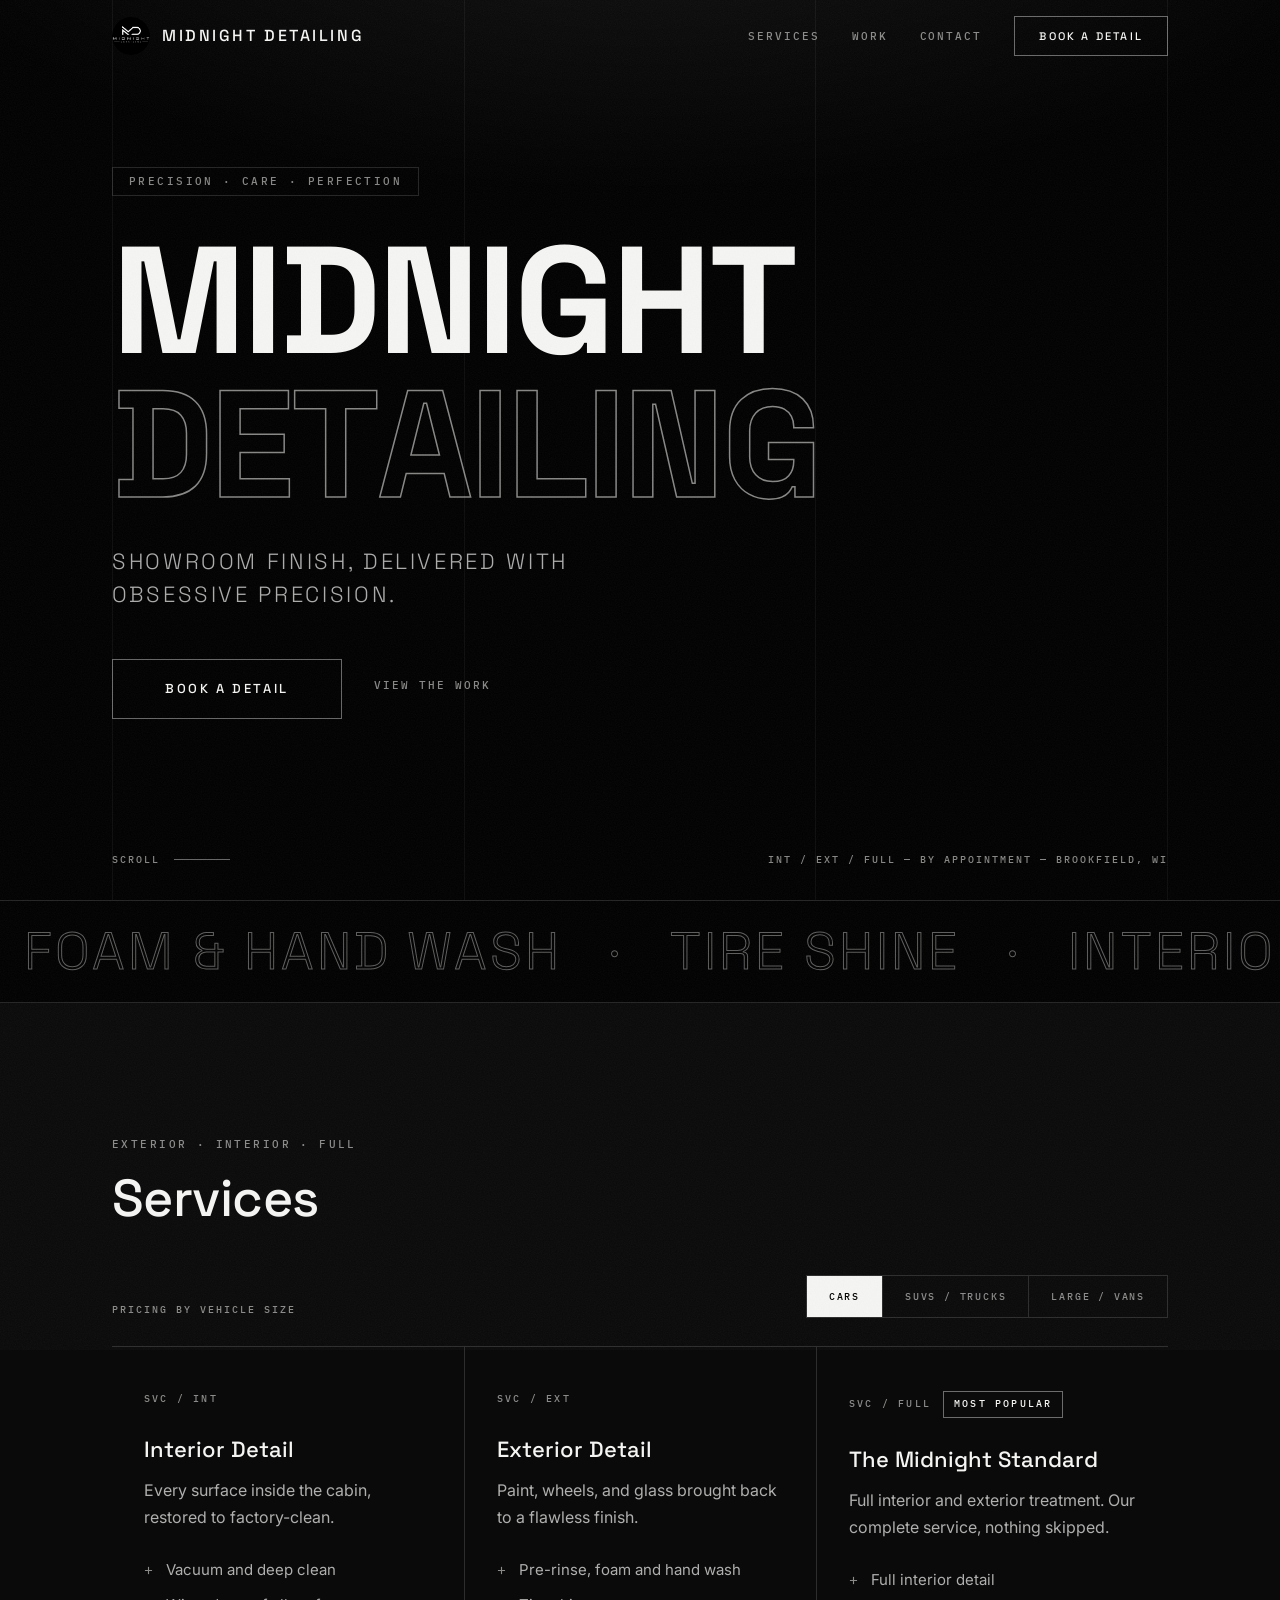
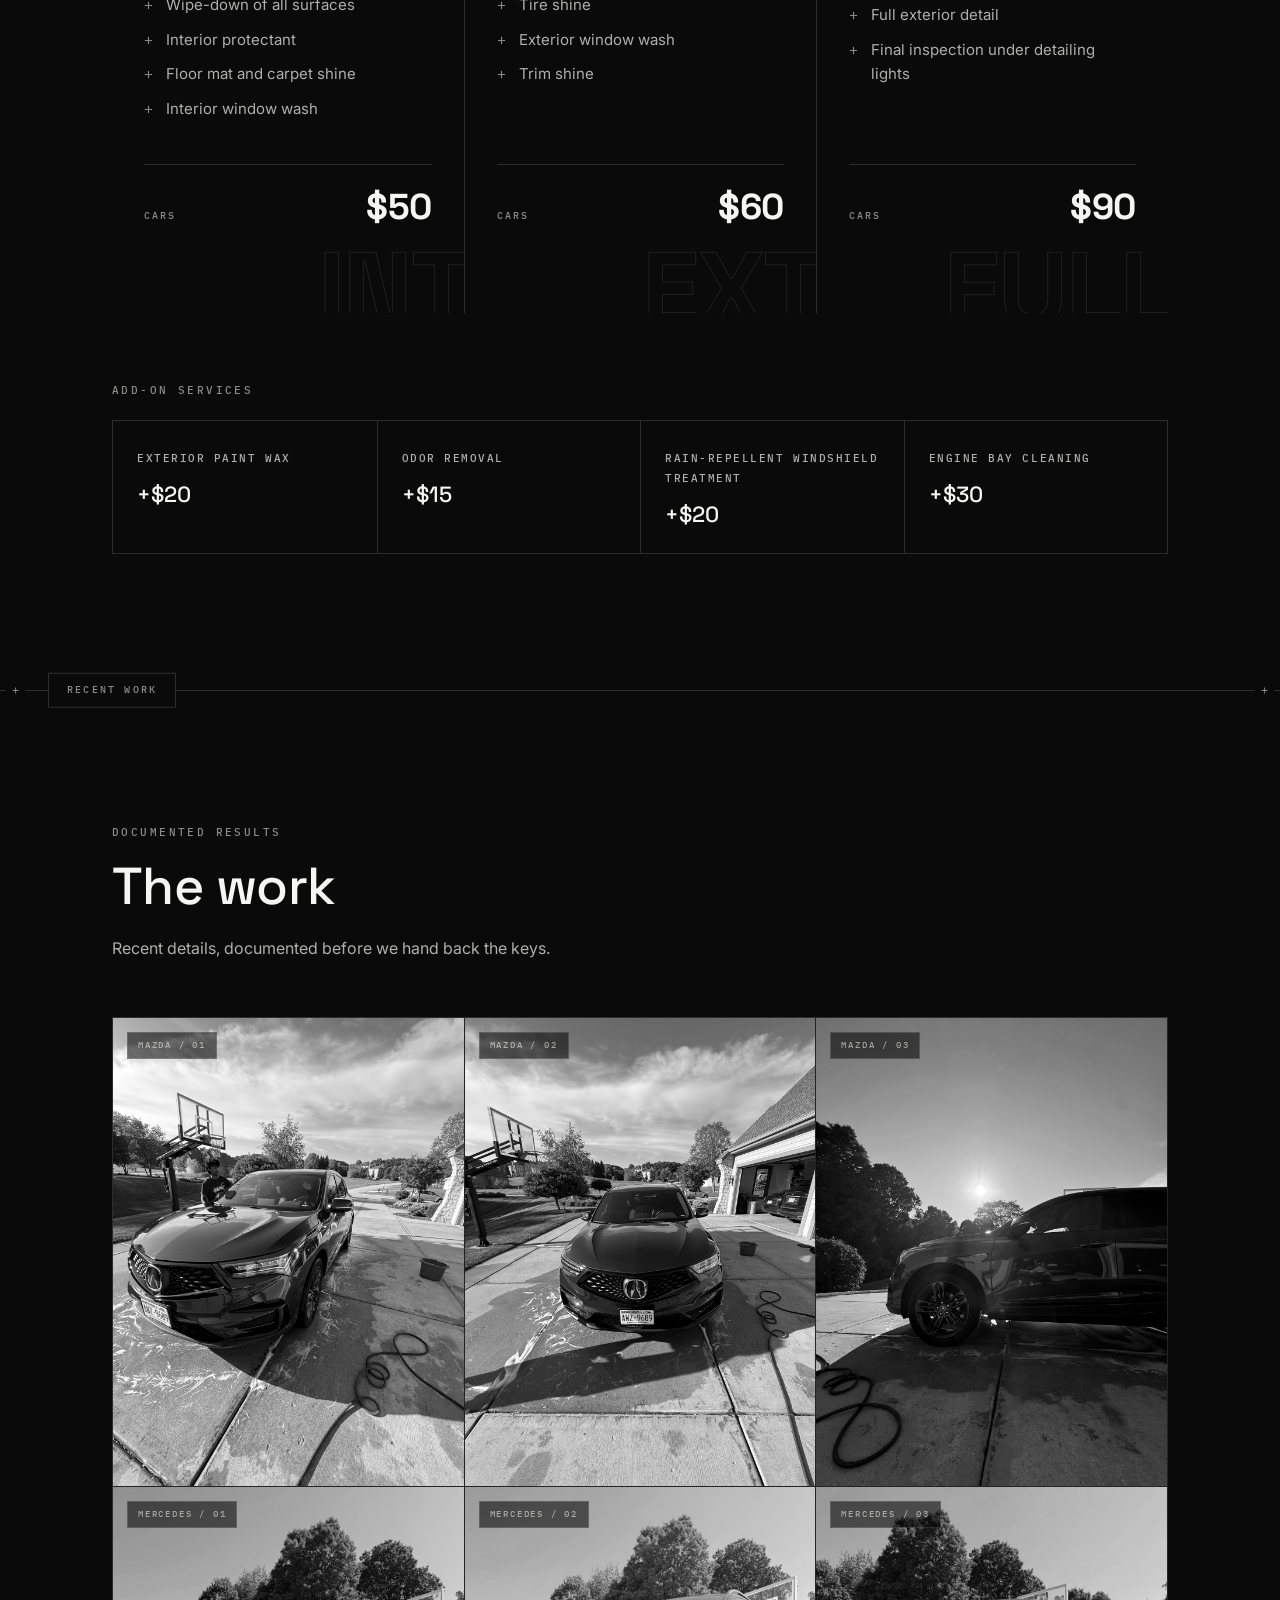
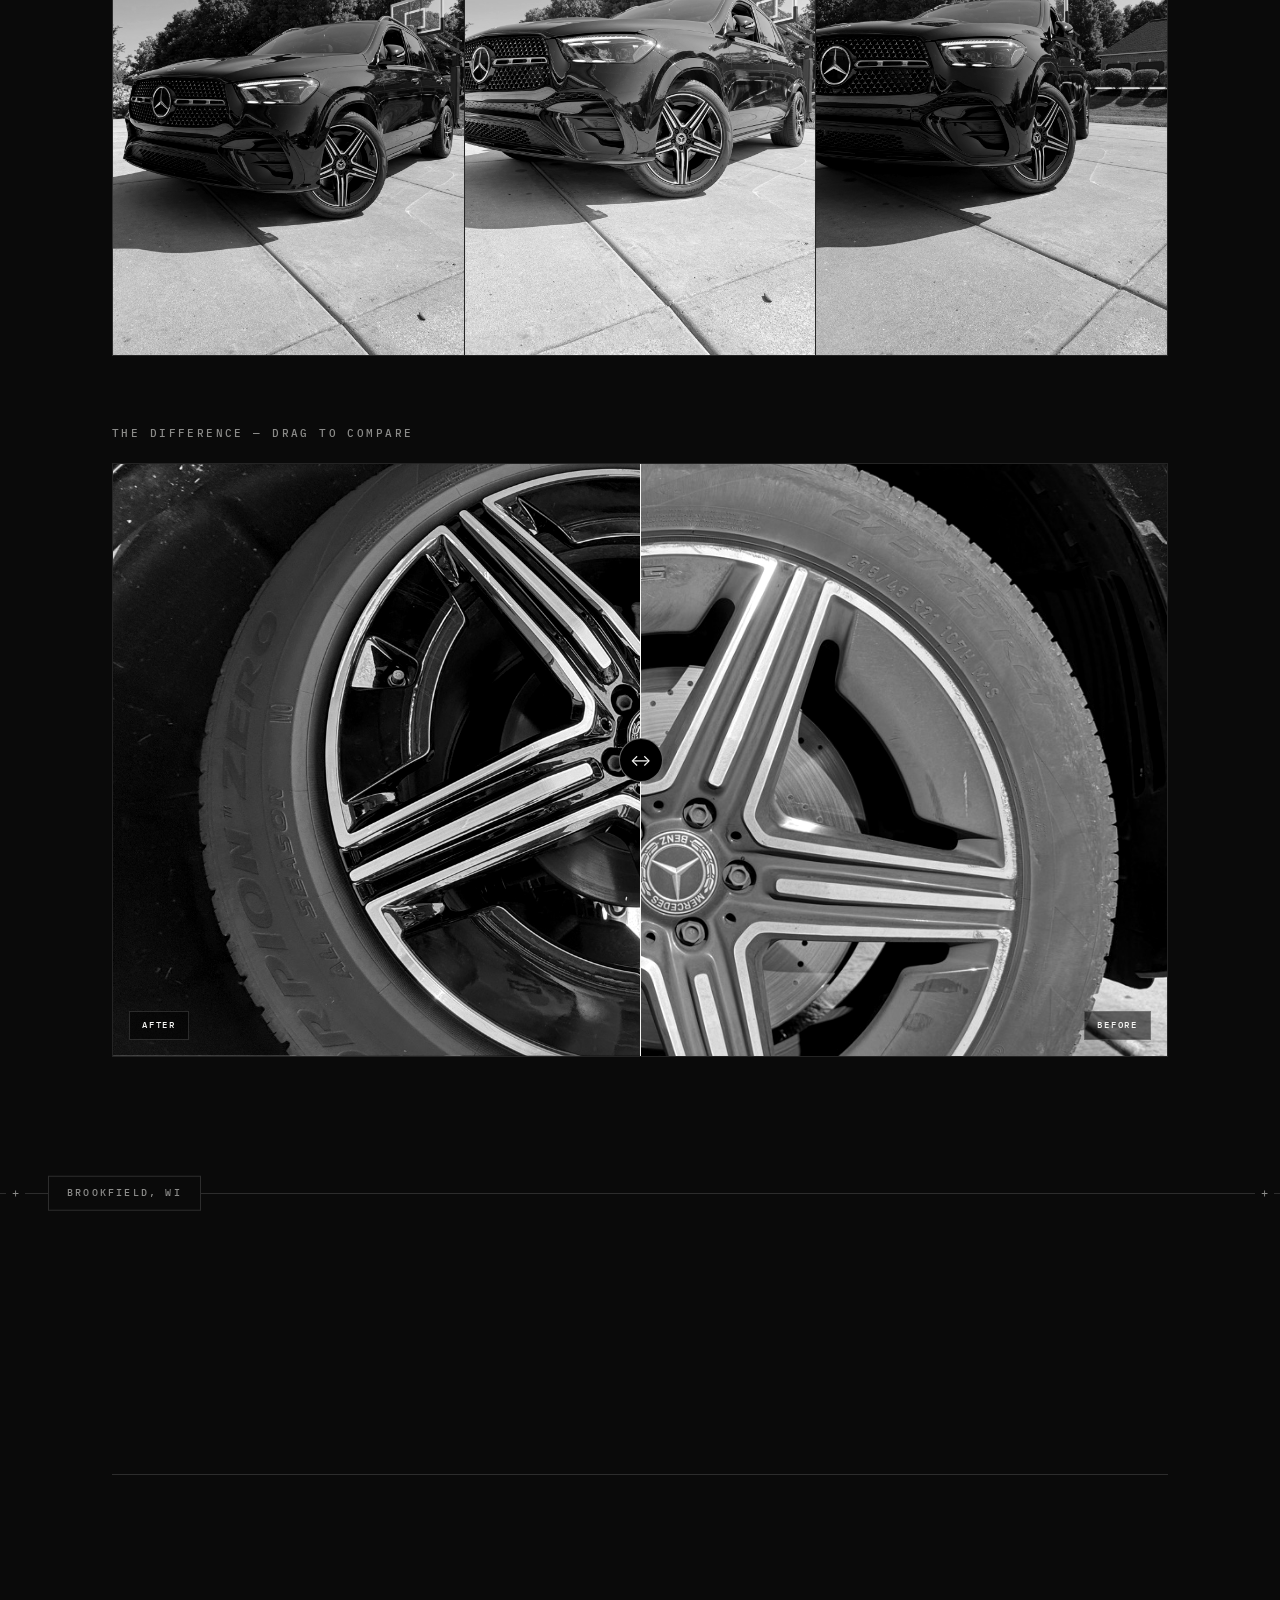
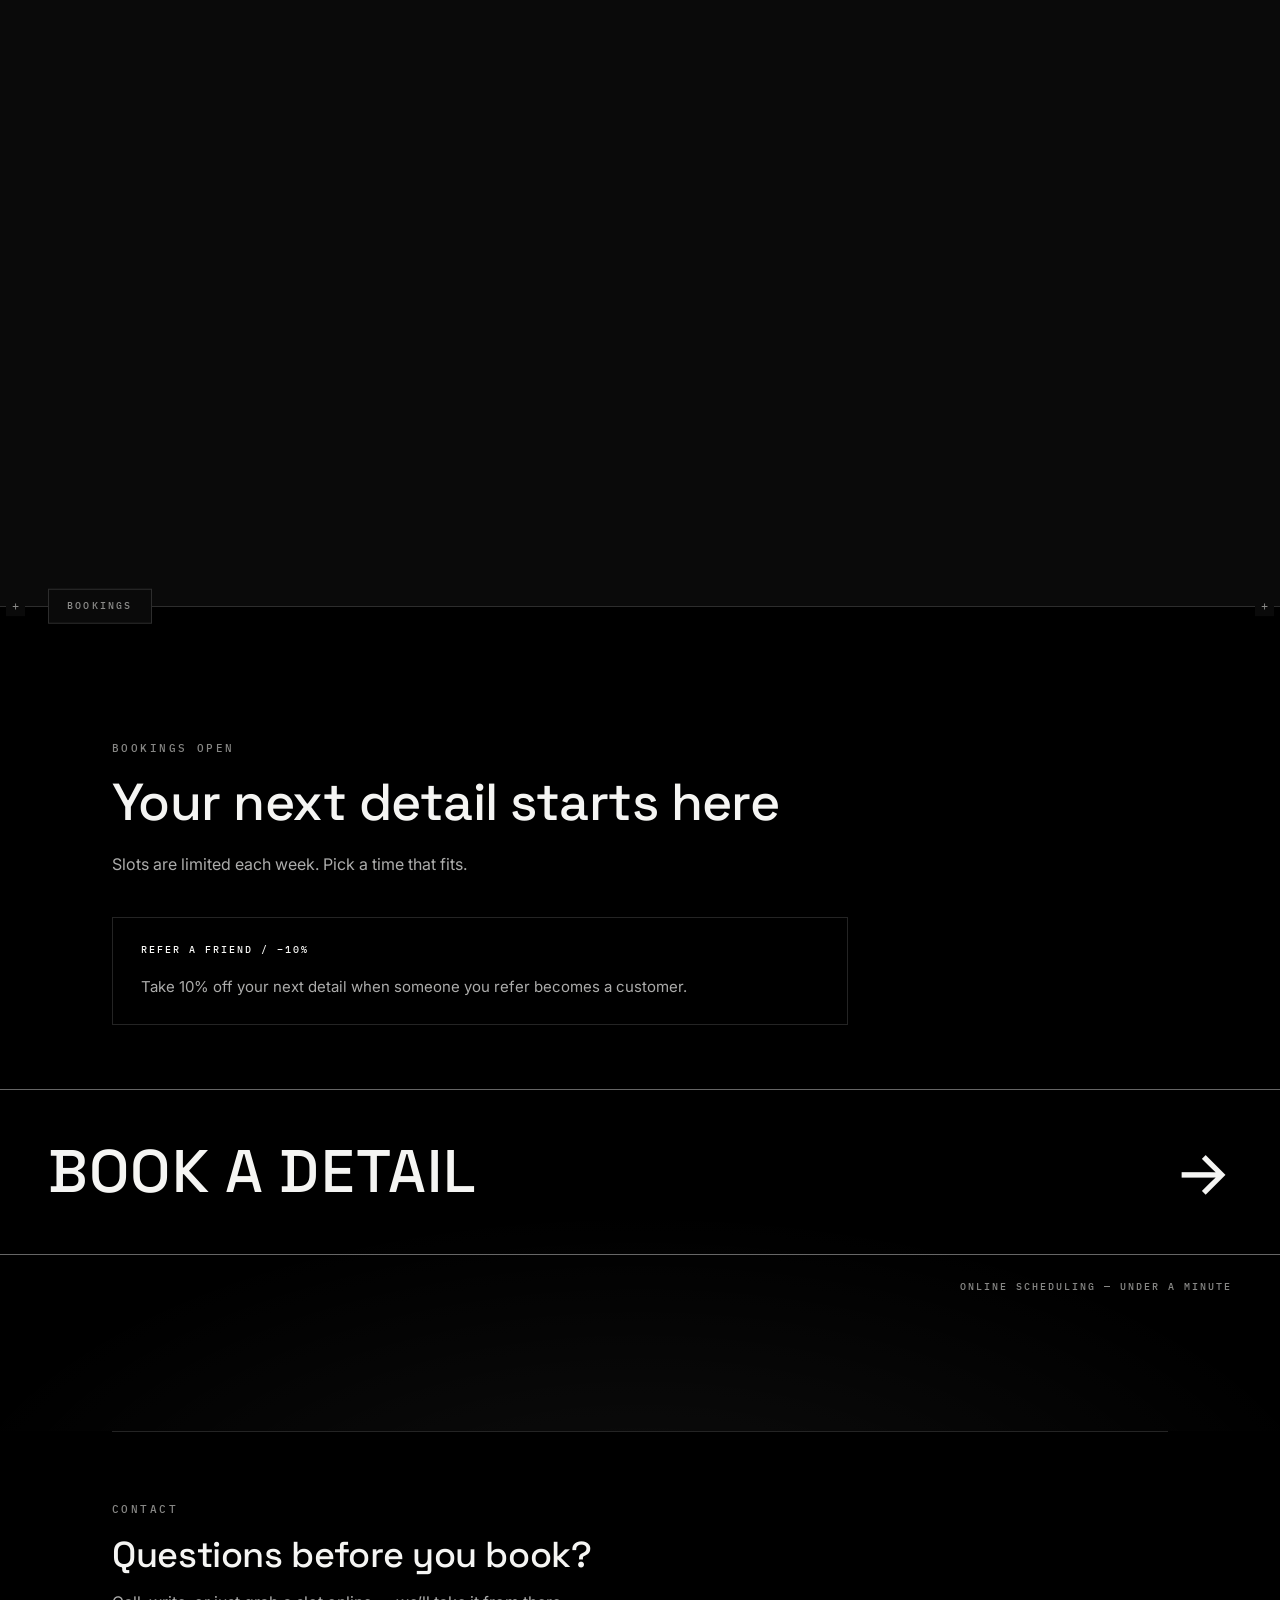
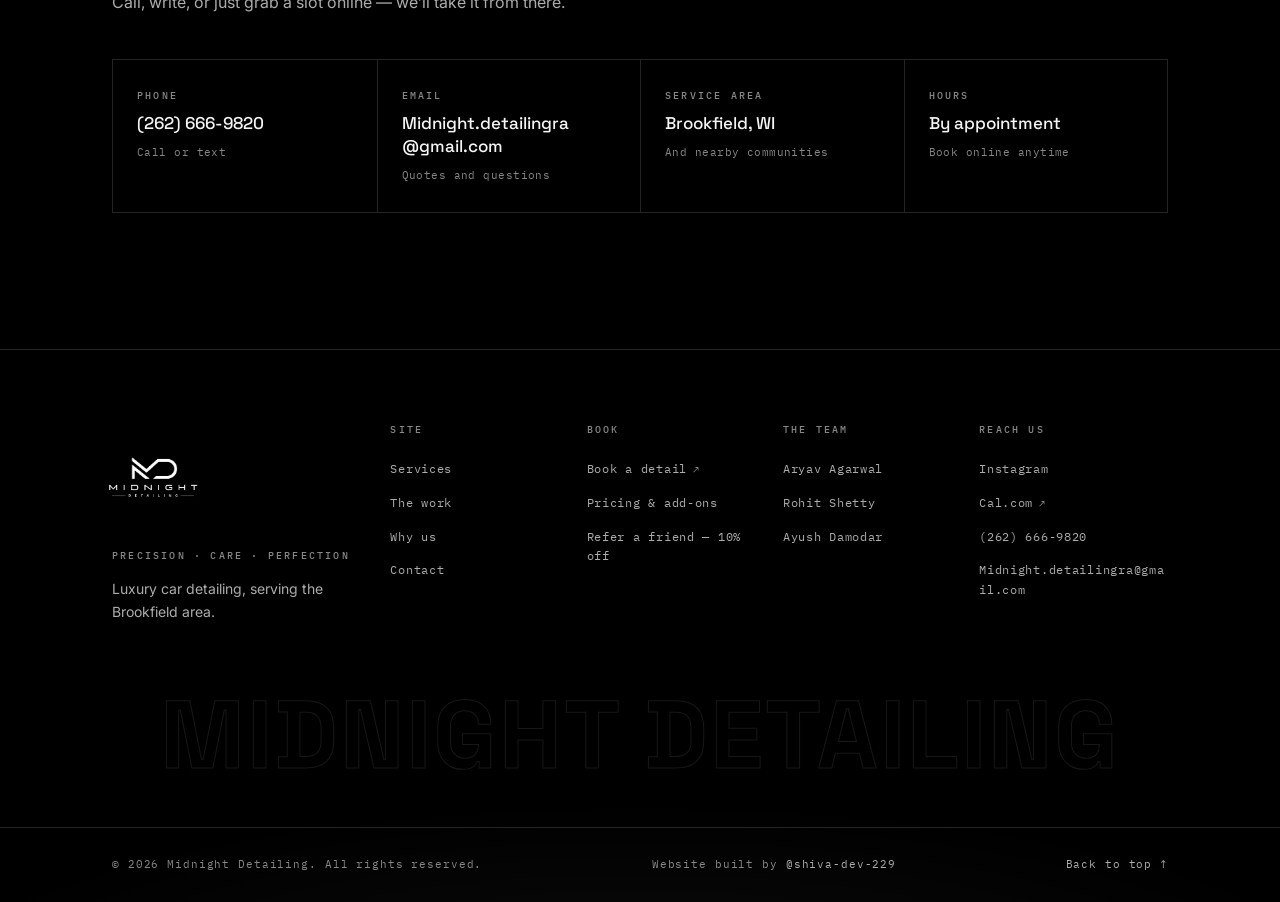
==== index.html @ 725ea517 "Completed the website." ====
<!DOCTYPE html>
<html lang="en">
<head>
  <meta charset="UTF-8">
  <meta name="viewport" content="width=device-width, initial-scale=1.0">
  <title>Midnight Detailing — Premium Car Detailing in Brookfield</title>
  <meta name="description" content="Luxury interior and exterior car detailing serving the Brookfield area. Details from $50, add-ons available, flexible scheduling. Book online in under a minute.">
  <meta property="og:title" content="Midnight Detailing — Premium Car Detailing in Brookfield">
  <meta property="og:description" content="Luxury interior and exterior car detailing serving the Brookfield area. Details from $50, add-ons available, flexible scheduling. Book online in under a minute.">
  <meta property="og:type" content="website">
  <!-- NOTE: og:image / twitter:image must become absolute URLs (https://yourdomain.com/assets/og/og-image.jpg) once the site is deployed -->
  <meta property="og:image" content="assets/og/og-image.jpg">
  <meta name="twitter:card" content="summary_large_image">
  <meta name="twitter:title" content="Midnight Detailing — Premium Car Detailing in Brookfield">
  <meta name="twitter:description" content="Luxury interior and exterior car detailing serving the Brookfield area. Details from $50, add-ons available, flexible scheduling. Book online in under a minute.">
  <meta name="twitter:image" content="assets/og/og-image.jpg">
  <meta name="theme-color" content="#000000">
  <link rel="icon" href="assets/logo/favicon.png">
  <script type="application/ld+json">
  {
    "@context": "https://schema.org",
    "@type": "AutoRepair",
    "name": "Midnight Detailing",
    "description": "Luxury interior and exterior car detailing serving the Brookfield, WI area.",
    "telephone": "+1-262-666-9820",
    "email": "Midnight.detailingra@gmail.com",
    "areaServed": "Brookfield, WI",
    "priceRange": "$50 - $160",
    "image": "assets/og/og-image.jpg",
    "potentialAction": {
      "@type": "ReserveAction",
      "target": "https://cal.com/midnight-detailing"
    }
  }
  </script>
  <link rel="preconnect" href="https://fonts.googleapis.com">
  <link rel="preconnect" href="https://fonts.gstatic.com" crossorigin>
  <link href="https://fonts.googleapis.com/css2?family=Space+Grotesk:wght@300;500;700&family=Inter:wght@400;500&family=IBM+Plex+Mono:wght@400;500&display=swap" rel="stylesheet">
  <style>
    /* ============ TOKENS ============ */
    :root {
      --bg-base:        #0a0a0a;
      --bg-deep:        #000000;
      --text-primary:   #f5f5f3;
      --text-secondary: rgba(245, 245, 243, 0.70);
      --text-muted:     rgba(245, 245, 243, 0.55);
      --hairline:       rgba(255, 255, 255, 0.14);
      --hairline-strong:rgba(255, 255, 255, 0.40);
      --hairline-ghost: rgba(255, 255, 255, 0.05);
      --font-display: "Space Grotesk", "Helvetica Neue", Arial, sans-serif;
      --font-body:    "Inter", -apple-system, "Segoe UI", Roboto, sans-serif;
      --font-mono:    "IBM Plex Mono", "SF Mono", Menlo, Consolas, monospace;
      --ease: cubic-bezier(0.16, 1, 0.3, 1);
      --pad-x: clamp(1.25rem, 5vw, 3rem);
    }

    /* ============ BASE ============ */
    *, *::before, *::after { box-sizing: border-box; }

    html { scroll-behavior: smooth; }

    body {
      margin: 0;
      background: var(--bg-base);
      color: var(--text-secondary);
      font-family: var(--font-body);
      font-size: 1rem;
      line-height: 1.65;
      -webkit-font-smoothing: antialiased;
      overflow-x: hidden;
    }

    @media (max-width: 767px) {
      body { font-size: 0.9375rem; }
    }

    ::selection { background: #f5f5f3; color: #000; }

    h1, h2, h3 {
      font-family: var(--font-display);
      font-weight: 500;
      color: var(--text-primary);
      margin: 0;
    }

    p { margin: 0; }

    section { scroll-margin-top: 4.5rem; }

    .wrap {
      max-width: 72rem;
      margin-inline: auto;
      padding-inline: var(--pad-x);
    }

    .section-pad { padding-block: clamp(5rem, 12vw, 8.5rem); }

    .eyebrow {
      font-family: var(--font-mono);
      font-size: 0.6875rem;
      font-weight: 500;
      letter-spacing: 0.22em;
      line-height: 1;
      text-transform: uppercase;
      color: var(--text-muted);
    }

    .section-header {
      font-size: clamp(1.875rem, 4.5vw, 3.25rem);
      letter-spacing: -0.01em;
      line-height: 1.1;
      margin-top: 1.25rem;
    }

    /* ============ ATMOSPHERE: grain ============ */
    .noise {
      position: fixed;
      inset: -50%;
      width: 200%;
      height: 200%;
      z-index: 30;
      pointer-events: none;
      opacity: 0.05;
      background-image: url("data:image/svg+xml,%3Csvg xmlns='http://www.w3.org/2000/svg' width='120' height='120'%3E%3Cfilter id='n'%3E%3CfeTurbulence type='fractalNoise' baseFrequency='0.85' numOctaves='2'/%3E%3CfeColorMatrix type='saturate' values='0'/%3E%3C/filter%3E%3Crect width='120' height='120' filter='url(%23n)'/%3E%3C/svg%3E");
    }

    /* ============ SCROLL PROGRESS ============ */
    #progress {
      position: fixed;
      top: 0; left: 0;
      width: 100%;
      height: 2px;
      background: var(--text-primary);
      transform: scaleX(0);
      transform-origin: left;
      z-index: 60;
      pointer-events: none;
    }

    /* ============ CTA ============ */
    .cta {
      display: inline-block;
      padding: 1.125rem 3.25rem;
      background: transparent;
      border: 1px solid var(--hairline-strong);
      border-radius: 0;
      color: var(--text-primary);
      font-family: var(--font-display);
      font-size: 0.8125rem;
      font-weight: 500;
      letter-spacing: 0.2em;
      text-transform: uppercase;
      text-decoration: none;
      white-space: nowrap;
      transition: background-color .35s var(--ease),
                  color .35s var(--ease),
                  border-color .35s var(--ease);
    }
    .cta:hover {
      background: var(--text-primary);
      color: var(--bg-deep);
      border-color: var(--text-primary);
    }
    .cta:focus-visible {
      outline: 1px solid var(--text-primary);
      outline-offset: 4px;
    }
    .cta--small { padding: 0.625rem 1.5rem; font-size: 0.6875rem; }

    a:focus-visible {
      outline: 1px solid var(--text-primary);
      outline-offset: 4px;
    }

    /* ============ NAV ============ */
    .site-nav {
      position: fixed;
      top: 0; left: 0; right: 0;
      z-index: 50;
      border-bottom: 1px solid transparent;
      transition: background-color .4s var(--ease), border-color .4s var(--ease);
    }
    .site-nav.scrolled {
      background: rgba(0, 0, 0, 0.72);
      -webkit-backdrop-filter: blur(14px);
      backdrop-filter: blur(14px);
      border-bottom-color: var(--hairline);
    }
    .site-nav .wrap {
      display: flex;
      align-items: center;
      justify-content: space-between;
      gap: 1rem;
      padding-block: 1rem;
    }
    .brand {
      display: flex;
      align-items: center;
      gap: 0.75rem;
      text-decoration: none;
    }
    .brand img { height: 38px; width: auto; display: block; border-radius: 50%; }
    .wordmark {
      display: inline;
      font-family: var(--font-display);
      font-weight: 500;
      font-size: 1rem;
      letter-spacing: 0.16em;
      text-transform: uppercase;
      color: var(--text-primary);
      white-space: nowrap;
    }
    .nav-links {
      display: flex;
      align-items: center;
      gap: 2rem;
    }
    .nav-links .nav-link {
      font-family: var(--font-mono);
      font-size: 0.6875rem;
      font-weight: 500;
      letter-spacing: 0.18em;
      text-transform: uppercase;
      text-decoration: none;
      color: var(--text-muted);
      transition: color .3s var(--ease);
    }
    .nav-links .nav-link:hover { color: var(--text-primary); }
    @media (max-width: 767px) {
      .nav-links .nav-link { display: none; }
    }
    @media (max-width: 480px) {
      /* badge-only brand: logo + full CTA can't share 360px with the wordmark */
      .wordmark { display: none; }
      .cta--small { padding: 0.625rem 1rem; }
    }

    /* ============ HERO ============ */
    .hero {
      position: relative;
      background: var(--bg-deep);
      min-height: 100svh;
      display: flex;
      align-items: center;
      overflow: hidden;
      padding-top: 5rem;
      padding-bottom: 6rem;
    }
    .hero::before {
      content: "";
      position: absolute;
      inset: 0;
      pointer-events: none;
      background: radial-gradient(ellipse 90% 55% at 50% -15%, rgba(255,255,255,0.08), transparent 70%);
    }
    /* blueprint column grid */
    .hero-cols {
      position: absolute;
      inset: 0;
      max-width: 72rem;
      margin-inline: auto;
      padding-inline: var(--pad-x);
      display: flex;
      pointer-events: none;
    }
    .hero-cols div {
      flex: 1;
      border-left: 1px solid var(--hairline-ghost);
    }
    .hero-cols div:last-child { border-right: 1px solid var(--hairline-ghost); }
    /* inspection light: one pass down the hero on load */
    .scan {
      position: absolute;
      left: 0;
      width: 100%;
      height: 1px;
      top: -5%;
      background: linear-gradient(90deg, transparent, rgba(255,255,255,0.65), transparent);
      box-shadow: 0 0 32px 3px rgba(255,255,255,0.22);
      pointer-events: none;
      opacity: 0;
      animation: scan 2.8s var(--ease) 1s 1 both;
    }
    @keyframes scan {
      0%   { top: -5%;  opacity: 0; }
      12%  { opacity: 1; }
      85%  { opacity: 1; }
      100% { top: 105%; opacity: 0; }
    }

    /* cursor-following light (hover devices only) */
    .spot {
      position: absolute;
      inset: 0;
      pointer-events: none;
      background: radial-gradient(560px circle at var(--mx, 50%) var(--my, 30%), rgba(255,255,255,0.06), transparent 65%);
      opacity: 0;
      transition: opacity .6s var(--ease);
    }
    .hero.spot-on .spot { opacity: 1; }

    .hero .wrap {
      position: relative;
      width: 100%;
    }
    .hero .eyebrow {
      display: inline-block;
      padding: 0.5rem 1rem;
      border: 1px solid var(--hairline);
      animation: rise .8s var(--ease) .2s both;
    }
    .hero-title {
      font-size: clamp(3rem, 14vw, 9.5rem);
      font-weight: 700;
      letter-spacing: -0.02em;
      line-height: 0.95;
      text-transform: uppercase;
      margin-block: 2rem 1.75rem;
    }
    .hero-title .line {
      display: block;
      overflow: hidden;
      padding-bottom: 0.06em; /* keep descender-free glyph edges unclipped */
      margin-bottom: -0.06em;
    }
    .hero-title .ch {
      display: inline-block;
      transform: translateY(120%);
      animation: chRise .9s var(--ease) calc(0.45s + var(--i) * 0.045s) forwards;
    }
    @keyframes chRise { to { transform: none; } }
    .line--outline .ch {
      color: transparent;
      -webkit-text-stroke: 1.5px rgba(245, 245, 243, 0.55);
    }
    @supports not (-webkit-text-stroke: 1px #fff) {
      .line--outline .ch { color: var(--text-muted); }
    }
    .hero .subline {
      font-family: var(--font-display);
      font-weight: 300;
      font-size: clamp(1rem, 2.5vw, 1.375rem);
      letter-spacing: 0.12em;
      line-height: 1.5;
      text-transform: uppercase;
      color: var(--text-secondary);
      max-width: 40ch;
      margin-bottom: 3rem;
      animation: rise .8s var(--ease) 1.35s both;
    }
    .hero-actions {
      display: flex;
      align-items: center;
      gap: 2rem;
      flex-wrap: wrap;
      animation: rise .8s var(--ease) 1.5s both;
    }
    .ghost-link {
      font-family: var(--font-mono);
      font-size: 0.6875rem;
      font-weight: 500;
      letter-spacing: 0.18em;
      text-transform: uppercase;
      color: var(--text-muted);
      text-decoration: none;
      border-bottom: 1px solid transparent;
      padding-bottom: 0.375rem;
      transition: color .3s var(--ease), border-color .3s var(--ease);
    }
    .ghost-link:hover { color: var(--text-primary); border-bottom-color: var(--hairline-strong); }

    .hero-hud {
      position: absolute;
      bottom: 2rem;
      left: 0; right: 0;
      display: flex;
      align-items: center;
      justify-content: space-between;
      gap: 1rem;
      max-width: 72rem;
      margin-inline: auto;
      padding-inline: var(--pad-x);
      font-family: var(--font-mono);
      font-size: 0.625rem;
      font-weight: 500;
      letter-spacing: 0.2em;
      text-transform: uppercase;
      color: var(--text-muted);
      animation: rise .8s var(--ease) 1.8s both;
    }
    .scroll-cue { display: flex; align-items: center; gap: 0.875rem; }
    .cue-line {
      display: inline-block;
      width: 56px;
      height: 1px;
      background: var(--hairline-strong);
      transform-origin: left;
      animation: cue 2.4s var(--ease) infinite;
    }
    @keyframes cue {
      0%   { transform: scaleX(0);   opacity: 0; }
      45%  { transform: scaleX(1);   opacity: 1; }
      100% { transform: scaleX(1);   opacity: 0; }
    }
    @media (max-width: 639px) {
      .hero-hud .hud-meta { display: none; }
    }

    @keyframes rise {
      from { opacity: 0; transform: translateY(18px); }
      to   { opacity: 1; transform: none; }
    }

    /* ============ MARQUEE ============ */
    .marquee {
      overflow: hidden;
      border-block: 1px solid var(--hairline);
      background: var(--bg-deep);
      padding-block: 1.375rem;
      user-select: none;
    }
    .marquee-track {
      display: flex;
      width: max-content;
      animation: marquee 46s linear infinite;
    }
    .marquee-seg {
      display: flex;
      flex-shrink: 0;
      white-space: nowrap;
      font-family: var(--font-display);
      font-weight: 300;
      font-size: clamp(1.75rem, 4.5vw, 3.25rem);
      line-height: 1.1;
      letter-spacing: 0.06em;
      text-transform: uppercase;
      color: transparent;
      -webkit-text-stroke: 1px rgba(245, 245, 243, 0.38);
    }
    @supports not (-webkit-text-stroke: 1px #fff) {
      .marquee-seg { color: var(--text-muted); }
    }
    .marquee-seg span { padding-inline: 1.5rem; }
    @keyframes marquee { to { transform: translateX(-50%); } }

    /* ============ REVEALS (IO-driven, cross-browser) ============ */
    .js .reveal {
      opacity: 0;
      transform: translateY(26px);
      transition: opacity .9s var(--ease), transform .9s var(--ease);
    }
    .js .reveal.in { opacity: 1; transform: none; }
    .js .reveal:nth-child(2) { transition-delay: .08s; }
    .js .reveal:nth-child(3) { transition-delay: .16s; }
    .js .reveal:nth-child(4) { transition-delay: .24s; }
    .js .reveal:nth-child(5) { transition-delay: .32s; }
    .js .reveal:nth-child(6) { transition-delay: .40s; }

    /* ============ SHUT-LINE (signature) ============ */
    .shut-line {
      position: relative;
      height: 1px;
      width: 100%;
    }
    .shut-line::before, .shut-line::after {
      content: "+";
      position: absolute;
      top: 50%;
      transform: translateY(-50%);
      font-family: var(--font-mono);
      font-size: 0.75rem;
      color: var(--text-muted);
      background: var(--bg-base);
      padding-inline: 0.375rem;
      z-index: 1;
    }
    .shut-line::before { left: 0.375rem; }
    .shut-line::after  { right: 0.375rem; }
    .shut-track {
      position: absolute;
      inset: 0;
      background: var(--hairline);
      transform-origin: left;
    }
    .js .shut-line .shut-track {
      transform: scaleX(0);
      transition: transform 1.1s var(--ease);
    }
    .js .shut-line.in .shut-track { transform: scaleX(1); }
    .shut-line-label {
      position: absolute;
      top: 50%;
      left: var(--pad-x);
      transform: translateY(-50%);
      background: var(--bg-base);
      padding: .5rem 1.125rem;
      border: 1px solid var(--hairline);
      font-family: var(--font-mono);
      font-size: .625rem;
      font-weight: 500;
      letter-spacing: .22em;
      text-transform: uppercase;
      color: var(--text-muted);
      white-space: nowrap;
      z-index: 2;
    }
    .js .shut-line .shut-line-label {
      opacity: 0;
      transition: opacity .9s var(--ease) .2s;
    }
    .js .shut-line.in .shut-line-label { opacity: 1; }

    /* ============ SERVICES ============ */
    .svc-toolbar {
      display: flex;
      justify-content: space-between;
      align-items: flex-end;
      gap: 1.5rem 2rem;
      flex-wrap: wrap;
      margin-top: 3rem;
    }
    .toolbar-note {
      font-family: var(--font-mono);
      font-size: 0.625rem;
      font-weight: 500;
      letter-spacing: 0.2em;
      text-transform: uppercase;
      color: var(--text-muted);
    }
    .veh-toggle { display: flex; border: 1px solid var(--hairline); }
    .veh-btn {
      appearance: none;
      background: transparent;
      border: 0;
      border-left: 1px solid var(--hairline);
      color: var(--text-muted);
      font-family: var(--font-mono);
      font-size: 0.625rem;
      font-weight: 500;
      letter-spacing: 0.18em;
      text-transform: uppercase;
      padding: 0.875rem 1.375rem;
      cursor: pointer;
      transition: background-color .3s var(--ease), color .3s var(--ease);
    }
    .veh-btn:first-child { border-left: 0; }
    .veh-btn:hover { color: var(--text-primary); }
    .veh-btn[aria-pressed="true"] { background: var(--text-primary); color: var(--bg-deep); }
    .veh-btn:focus-visible { outline: 1px solid var(--text-primary); outline-offset: 3px; }
    @media (max-width: 480px) {
      .veh-btn { padding: 0.75rem 0.875rem; letter-spacing: 0.12em; }
    }

    .services-grid {
      display: grid;
      grid-template-columns: repeat(3, 1fr);
      gap: 0;
      margin-top: 1.75rem;
      border-top: 1px solid var(--hairline);
    }
    .service {
      position: relative;
      display: flex;
      flex-direction: column;
      border-left: 1px solid var(--hairline);
      padding: 2.75rem 2rem 5.5rem;
      overflow: hidden;
      transition: background-color .5s var(--ease);
    }
    .service:first-child { border-left: 0; }
    .service:hover { background: rgba(255, 255, 255, 0.025); }
    .service::before {
      content: "";
      position: absolute;
      top: -1px; left: 0;
      width: 100%;
      height: 1px;
      background: var(--text-primary);
      transform: scaleX(0);
      transform-origin: left;
      transition: transform .6s var(--ease);
    }
    .service:hover::before { transform: scaleX(1); }
    .service::after {
      content: attr(data-ghost);
      position: absolute;
      right: -0.375rem;
      bottom: -1.75rem;
      font-family: var(--font-display);
      font-weight: 700;
      font-size: 6.5rem;
      line-height: 1;
      letter-spacing: -0.02em;
      color: transparent;
      -webkit-text-stroke: 1px rgba(255, 255, 255, 0.09);
      pointer-events: none;
      transition: -webkit-text-stroke-color .5s var(--ease);
    }
    .service:hover::after { -webkit-text-stroke-color: rgba(255, 255, 255, 0.2); }
    .svc-tag {
      display: block;
      font-family: var(--font-mono);
      font-size: 0.625rem;
      font-weight: 500;
      letter-spacing: 0.22em;
      text-transform: uppercase;
      color: var(--text-muted);
      margin-bottom: 1.75rem;
    }
    .service h3 {
      font-size: 1.375rem;
      letter-spacing: 0;
      line-height: 1.25;
      margin-bottom: 0.875rem;
    }
    .service .service-desc { margin-bottom: 1.75rem; }
    .service ul {
      list-style: none;
      margin: 0;
      padding: 0;
      flex: 1 0 auto;
    }
    .service li {
      padding-left: 1.375rem;
      position: relative;
      color: var(--text-secondary);
      margin-bottom: 0.625rem;
      font-size: 0.9375rem;
    }
    .service li::before {
      content: "+";
      position: absolute;
      left: 0;
      font-family: var(--font-mono);
      color: var(--text-muted);
    }
    .svc-pop {
      display: inline-block;
      margin-left: 0.75rem;
      padding: 0.25rem 0.625rem;
      border: 1px solid var(--hairline-strong);
      color: var(--text-primary);
    }
    .price-row {
      display: flex;
      align-items: baseline;
      justify-content: space-between;
      gap: 1rem;
      margin-top: 2rem;
      padding-top: 1.5rem;
      border-top: 1px solid var(--hairline);
      position: relative;
      z-index: 1;
    }
    .price-label {
      font-family: var(--font-mono);
      font-size: 0.625rem;
      font-weight: 500;
      letter-spacing: 0.2em;
      text-transform: uppercase;
      color: var(--text-muted);
    }
    .price {
      font-family: var(--font-display);
      font-weight: 700;
      font-size: 2.25rem;
      line-height: 1;
      letter-spacing: -0.01em;
      color: var(--text-primary);
    }
    .price.bump { animation: priceBump .45s var(--ease); }
    @keyframes priceBump {
      from { opacity: 0; transform: translateY(8px); }
      to   { opacity: 1; transform: none; }
    }

    .addons { margin-top: 4.5rem; }
    .addons-grid {
      display: grid;
      grid-template-columns: repeat(4, 1fr);
      border: 1px solid var(--hairline);
      margin-top: 1.5rem;
    }
    .addon {
      border-left: 1px solid var(--hairline);
      padding: 1.75rem 1.5rem;
      transition: background-color .4s var(--ease);
    }
    .addon:first-child { border-left: 0; }
    .addon:hover { background: rgba(255, 255, 255, 0.025); }
    .addon-name {
      display: block;
      font-family: var(--font-mono);
      font-size: 0.6875rem;
      font-weight: 500;
      letter-spacing: 0.14em;
      text-transform: uppercase;
      color: var(--text-secondary);
      line-height: 1.8;
    }
    .addon-price {
      display: block;
      margin-top: 0.875rem;
      font-family: var(--font-display);
      font-weight: 500;
      font-size: 1.375rem;
      line-height: 1;
      color: var(--text-primary);
    }
    @media (max-width: 767px) {
      .services-grid { grid-template-columns: 1fr; border-top: 0; }
      .service {
        border-left: 0;
        border-top: 1px solid var(--hairline);
        padding: 2.5rem 0 4.5rem;
      }
      .service::after { font-size: 5rem; bottom: -1.25rem; }
      .service h3 { font-size: 1.25rem; }
      .addons-grid { grid-template-columns: repeat(2, 1fr); }
      .addon:nth-child(odd) { border-left: 0; }
      .addon:nth-child(even) { border-left: 1px solid var(--hairline); }
      .addon:nth-child(-n+2) { border-bottom: 1px solid var(--hairline); }
    }

    /* ============ GALLERY ============ */
    .gallery-line { margin-top: 1.25rem; max-width: 52ch; }
    .gallery-grid {
      display: grid;
      grid-template-columns: repeat(3, 1fr);
      margin-top: 3.5rem;
      border-top: 1px solid var(--hairline);
      border-left: 1px solid var(--hairline);
    }
    .tile {
      position: relative;
      aspect-ratio: 3 / 4; /* portrait — matches how the work is shot */
      background: var(--bg-deep);
      overflow: hidden;
      border-right: 1px solid var(--hairline);
      border-bottom: 1px solid var(--hairline);
    }
    .tile-tag {
      position: absolute;
      top: 0.875rem;
      left: 0.875rem;
      z-index: 2;
      font-family: var(--font-mono);
      font-size: 0.5625rem;
      font-weight: 500;
      letter-spacing: 0.2em;
      text-transform: uppercase;
      color: var(--text-muted);
      background: rgba(0, 0, 0, 0.55);
      border: 1px solid var(--hairline);
      padding: 0.3125rem 0.625rem;
    }
    .tile-empty {
      position: absolute;
      inset: 0;
      display: flex;
      align-items: center;
      justify-content: center;
      font-family: var(--font-mono);
      font-size: 0.6875rem;
      font-weight: 500;
      letter-spacing: 0.22em;
      line-height: 1.8;
      text-transform: uppercase;
      color: var(--text-muted);
      padding: 0 1rem;
      text-align: center;
      background:
        linear-gradient(var(--hairline-ghost) 1px, transparent 1px) 50% 50% / 100% 33.34%,
        linear-gradient(90deg, var(--hairline-ghost) 1px, transparent 1px) 50% 50% / 33.34% 100%;
    }
    .tile img {
      position: relative;
      display: block;
      width: 100%;
      height: 100%;
      object-fit: cover;
      filter: grayscale(1) contrast(1.05);
      transition: transform .8s var(--ease), filter .6s var(--ease);
    }
    .tile:hover img { transform: scale(1.04); filter: grayscale(0) contrast(1); }
    @media (max-width: 639px) {
      .gallery-grid { grid-template-columns: repeat(2, 1fr); }
    }

    /* before/after comparison slider */
    .ba-wrap { margin-top: 4.5rem; }
    .ba {
      position: relative;
      margin-top: 1.5rem;
      aspect-ratio: 16 / 9;
      overflow: hidden;
      border: 1px solid var(--hairline);
      background: var(--bg-deep);
      cursor: ew-resize;
    }
    .ba:focus-within { outline: 1px solid var(--text-primary); outline-offset: 4px; }
    .ba .ba-img {
      position: absolute;
      inset: 0;
      width: 100%;
      height: 100%;
      object-fit: cover;
      filter: grayscale(1) contrast(1.05);
      transition: filter .6s var(--ease);
    }
    .ba:hover .ba-img { filter: grayscale(0) contrast(1); }
    .ba-top {
      position: absolute;
      inset: 0;
      clip-path: inset(0 calc(100% - var(--cut, 50%)) 0 0);
    }
    .ba-divider {
      position: absolute;
      top: 0; bottom: 0;
      left: var(--cut, 50%);
      width: 1px;
      background: var(--text-primary);
      z-index: 2;
      pointer-events: none;
    }
    .ba-divider::after {
      content: "\2194";
      position: absolute;
      top: 50%; left: 50%;
      transform: translate(-50%, -50%);
      width: 2.75rem;
      height: 2.75rem;
      display: grid;
      place-items: center;
      background: var(--bg-deep);
      border: 1px solid var(--hairline-strong);
      border-radius: 50%;
      color: var(--text-primary);
      font-size: 1rem;
      line-height: 1;
    }
    .ba-chip {
      position: absolute;
      bottom: 1rem;
      z-index: 2;
      font-family: var(--font-mono);
      font-size: 0.5625rem;
      font-weight: 500;
      letter-spacing: 0.2em;
      text-transform: uppercase;
      color: var(--text-primary);
      background: rgba(0, 0, 0, 0.55);
      border: 1px solid var(--hairline);
      padding: 0.375rem 0.75rem;
      pointer-events: none;
    }
    .ba-chip--after  { left: 1rem; }
    .ba-chip--before { right: 1rem; }
    .ba-range {
      position: absolute;
      inset: 0;
      width: 100%;
      height: 100%;
      opacity: 0;
      margin: 0;
      cursor: ew-resize;
      z-index: 3;
    }
    @media (max-width: 639px) {
      .ba { aspect-ratio: 4 / 3; }
    }

    /* ============ WHY / TRUST ============ */
    .trust-rows { margin-top: 3.5rem; border-top: 1px solid var(--hairline); }
    .trust {
      display: grid;
      grid-template-columns: minmax(8rem, 14rem) 1fr 1.6fr;
      gap: 2rem;
      align-items: baseline;
      padding-block: 2.5rem;
      border-bottom: 1px solid var(--hairline);
      transition: background-color .5s var(--ease);
    }
    .trust:hover { background: rgba(255, 255, 255, 0.02); }
    .trust-tag {
      font-family: var(--font-mono);
      font-size: 0.625rem;
      font-weight: 500;
      letter-spacing: 0.22em;
      text-transform: uppercase;
      color: var(--text-muted);
    }
    .trust h3 {
      font-size: clamp(1.25rem, 2.5vw, 1.75rem);
      letter-spacing: 0;
      line-height: 1.25;
    }
    @media (max-width: 767px) {
      .trust {
        grid-template-columns: 1fr;
        gap: 0.75rem;
        padding-block: 2rem;
      }
    }

    /* ============ BOOKING / FINAL CTA ============ */
    .booking {
      background: var(--bg-deep);
      position: relative;
      overflow: hidden;
    }
    .booking::before {
      content: "";
      position: absolute;
      inset: 0;
      pointer-events: none;
      background: radial-gradient(ellipse 80% 60% at 50% 115%, rgba(255,255,255,0.06), transparent 70%);
    }
    .booking .wrap { position: relative; }
    .booking .supporting { margin-top: 1.25rem; max-width: 44ch; }
    .offer {
      display: flex;
      align-items: baseline;
      gap: 1rem 1.75rem;
      flex-wrap: wrap;
      margin-top: 2.5rem;
      padding: 1.5rem 1.75rem;
      border: 1px solid var(--hairline);
      max-width: 46rem;
    }
    .offer-tag {
      font-family: var(--font-mono);
      font-size: 0.625rem;
      font-weight: 500;
      letter-spacing: 0.2em;
      text-transform: uppercase;
      color: var(--text-primary);
      white-space: nowrap;
    }
    .offer p { font-size: 0.9375rem; color: var(--text-secondary); }
    .mega-cta {
      position: relative;
      display: flex;
      align-items: center;
      justify-content: space-between;
      gap: 2rem;
      margin-top: 4rem;
      padding: clamp(2rem, 5vw, 3.25rem) var(--pad-x);
      border-block: 1px solid var(--hairline-strong);
      text-decoration: none;
      color: var(--text-primary);
      font-family: var(--font-display);
      font-weight: 500;
      font-size: clamp(1.625rem, 5.5vw, 3.75rem);
      letter-spacing: 0.02em;
      line-height: 1;
      text-transform: uppercase;
      transition: background-color .45s var(--ease), color .45s var(--ease);
    }
    .mega-cta .mega-arrow {
      font-family: var(--font-body);
      transition: transform .45s var(--ease);
    }
    .mega-cta:hover { background: var(--text-primary); color: var(--bg-deep); }
    .mega-cta:hover .mega-arrow { transform: translateX(0.5em); }
    .mega-cta:focus-visible { outline: 1px solid var(--text-primary); outline-offset: -6px; }
    .mega-note {
      display: block;
      margin-top: 1.5rem;
      padding-inline: var(--pad-x);
      font-family: var(--font-mono);
      font-size: 0.625rem;
      font-weight: 500;
      letter-spacing: 0.2em;
      text-transform: uppercase;
      color: var(--text-muted);
      text-align: right;
    }

    /* ============ CONTACT ============ */
    .contact {
      background: var(--bg-deep);
      padding-block: 0 clamp(5rem, 12vw, 8.5rem);
    }
    .contact-inner {
      border-top: 1px solid var(--hairline);
      padding-top: clamp(3rem, 6vw, 4.5rem);
    }
    .contact-title {
      font-size: clamp(1.5rem, 3vw, 2.25rem);
      letter-spacing: -0.01em;
      line-height: 1.15;
      margin-top: 1.25rem;
    }
    .contact-sub {
      margin-top: 0.75rem;
      color: var(--text-secondary);
      max-width: 46ch;
    }
    .contact-grid {
      display: grid;
      grid-template-columns: repeat(4, 1fr);
      border: 1px solid var(--hairline);
      margin-top: 2.75rem;
    }
    .contact-cell {
      display: flex;
      flex-direction: column;
      gap: 0.5rem;
      border-left: 1px solid var(--hairline);
      padding: 1.75rem 1.5rem;
      transition: background-color .4s var(--ease);
    }
    .contact-cell:first-child { border-left: 0; }
    .contact-cell:hover { background: rgba(255, 255, 255, 0.025); }
    .contact-label {
      font-family: var(--font-mono);
      font-size: 0.625rem;
      font-weight: 500;
      letter-spacing: 0.22em;
      text-transform: uppercase;
      color: var(--text-muted);
    }
    .contact-value {
      font-family: var(--font-display);
      font-weight: 500;
      font-size: 1.0625rem;
      line-height: 1.35;
      color: var(--text-primary);
      word-break: break-word;
      text-decoration: none;
    }
    a.contact-value:hover { text-decoration: underline; text-underline-offset: 4px; }
    .cell-note {
      font-family: var(--font-mono);
      font-size: 0.6875rem;
      letter-spacing: 0.04em;
      color: var(--text-muted);
    }
    @media (max-width: 767px) {
      .contact-grid { grid-template-columns: repeat(2, 1fr); }
      .contact-cell { padding: 1.5rem 1rem; }
      .contact-cell:nth-child(odd) { border-left: 0; }
      .contact-cell:nth-child(even) { border-left: 1px solid var(--hairline); }
      .contact-cell:nth-child(-n+2) { border-bottom: 1px solid var(--hairline); }
      .contact-value { font-size: 0.9375rem; }
    }

    /* ============ FOOTER ============ */
    footer {
      background: var(--bg-deep);
      border-top: 1px solid var(--hairline);
      position: relative;
      overflow: hidden;
    }
    footer::before {
      content: "";
      position: absolute;
      inset: 0;
      pointer-events: none;
      background: radial-gradient(ellipse 85% 55% at 50% 120%, rgba(255,255,255,0.05), transparent 70%);
    }
    .footer-grid {
      position: relative;
      display: grid;
      grid-template-columns: 1.5fr 1fr 1fr 1fr 1.15fr;
      gap: 3rem 2rem;
      padding-block: 4.5rem 4rem;
    }
    .f-logo {
      height: 110px;
      width: auto;
      display: block;
      margin-bottom: 1rem;
      margin-left: -14px; /* offsets the artwork's internal padding */
    }
    .f-tagline {
      font-family: var(--font-mono);
      font-size: 0.625rem;
      font-weight: 500;
      letter-spacing: 0.22em;
      text-transform: uppercase;
      color: var(--text-muted);
    }
    .f-serving {
      margin-top: 0.75rem;
      font-size: 0.875rem;
      color: var(--text-secondary);
      max-width: 26ch;
    }
    .f-col {
      display: flex;
      flex-direction: column;
      align-items: flex-start;
      gap: 0.875rem;
      font-family: var(--font-mono);
      font-size: 0.75rem;
      letter-spacing: 0.06em;
    }
    .f-head {
      font-size: 0.625rem;
      font-weight: 500;
      letter-spacing: 0.22em;
      text-transform: uppercase;
      color: var(--text-muted);
      margin-bottom: 0.375rem;
    }
    .f-col a {
      color: var(--text-secondary);
      text-decoration: none;
      transition: color .3s var(--ease);
    }
    .f-col a:hover { color: var(--text-primary); }
    .f-col a::after {
      content: "\2197"; /* ↗ on external links only */
      display: none;
      margin-left: 0.375rem;
      font-size: 0.625rem;
      color: var(--text-muted);
    }
    .f-col a[target="_blank"]::after { display: inline; }
    .f-plain { color: var(--text-muted); }
    .f-name { color: var(--text-secondary); }
    .f-col .f-break { overflow-wrap: anywhere; }
    /* oversized ghost wordmark */
    .f-ghost {
      position: relative;
      text-align: center;
      font-family: var(--font-display);
      font-weight: 700;
      font-size: min(7.5vw, 7.5rem);
      line-height: 1;
      letter-spacing: 0.02em;
      text-transform: uppercase;
      white-space: nowrap;
      color: transparent;
      -webkit-text-stroke: 1px rgba(255, 255, 255, 0.09);
      user-select: none;
      pointer-events: none;
      padding-bottom: 2.75rem;
    }
    @supports not (-webkit-text-stroke: 1px #fff) {
      .f-ghost { color: rgba(255, 255, 255, 0.06); }
    }
    .footer-bottom { position: relative; border-top: 1px solid var(--hairline); }
    .footer-bottom .wrap {
      display: flex;
      flex-wrap: wrap;
      gap: 0.75rem 2rem;
      justify-content: space-between;
      padding-block: 1.75rem;
      font-family: var(--font-mono);
      font-size: 0.6875rem;
      letter-spacing: 0.08em;
      line-height: 1.6;
      color: var(--text-muted);
    }
    .footer-bottom a {
      color: var(--text-secondary);
      text-decoration: none;
      transition: color .3s var(--ease);
    }
    .footer-bottom a:hover { color: var(--text-primary); }
    @media (max-width: 1023px) {
      .footer-grid { grid-template-columns: 1fr 1fr; }
      .f-brand { grid-column: 1 / -1; }
    }
    @media (max-width: 567px) {
      .footer-grid { grid-template-columns: 1fr; gap: 2.5rem; }
    }

    /* ============ REDUCED MOTION ============ */
    @media (prefers-reduced-motion: reduce) {
      *, *::before, *::after {
        animation: none !important;
        transition-duration: .01ms !important;
      }
      html { scroll-behavior: auto; }
      .hero-title .ch { transform: none; }
      .scan, .cue-line { display: none; }
      .js .reveal { opacity: 1; transform: none; }
      .js .shut-line .shut-track { transform: none; }
      .js .shut-line .shut-line-label { opacity: 1; }
    }
  </style>
</head>
<body>

  <div id="progress" role="presentation"></div>
  <div class="noise" role="presentation"></div>

  <header class="site-nav" id="nav">
    <div class="wrap">
      <a class="brand" href="#" aria-label="Midnight Detailing — home">
        <img src="assets/logo/logo.png" alt="" aria-hidden="true"
             onerror="this.style.display='none';">
        <span class="wordmark">Midnight Detailing</span>
      </a>
      <nav class="nav-links" aria-label="Primary">
        <a class="nav-link" href="#services">Services</a>
        <a class="nav-link" href="#work">Work</a>
        <a class="nav-link" href="#contact">Contact</a>
        <a class="cta cta--small" href="https://cal.com/midnight-detailing" target="_blank" rel="noopener">Book a detail</a>
      </nav>
    </div>
  </header>

  <main>

    <section class="hero" aria-label="Midnight Detailing — Brookfield's precision detail studio">
      <div class="hero-cols" aria-hidden="true"><div></div><div></div><div></div></div>
      <div class="scan" aria-hidden="true"></div>
      <div class="spot" aria-hidden="true"></div>
      <div class="wrap">
        <p class="eyebrow">Precision &middot; Care &middot; Perfection</p>
        <h1 class="hero-title" aria-label="Midnight Detailing">
          <span class="line" aria-hidden="true"><span class="ch" style="--i:0">M</span><span class="ch" style="--i:1">I</span><span class="ch" style="--i:2">D</span><span class="ch" style="--i:3">N</span><span class="ch" style="--i:4">I</span><span class="ch" style="--i:5">G</span><span class="ch" style="--i:6">H</span><span class="ch" style="--i:7">T</span></span>
          <span class="line line--outline" aria-hidden="true"><span class="ch" style="--i:8">D</span><span class="ch" style="--i:9">E</span><span class="ch" style="--i:10">T</span><span class="ch" style="--i:11">A</span><span class="ch" style="--i:12">I</span><span class="ch" style="--i:13">L</span><span class="ch" style="--i:14">I</span><span class="ch" style="--i:15">N</span><span class="ch" style="--i:16">G</span></span>
        </h1>
        <p class="subline">Showroom finish, delivered with obsessive precision.</p>
        <div class="hero-actions">
          <a class="cta" href="https://cal.com/midnight-detailing" target="_blank" rel="noopener">Book a detail</a>
          <a class="ghost-link" href="#work">View the work</a>
        </div>
      </div>
      <div class="hero-hud" aria-hidden="true">
        <span class="scroll-cue">Scroll <span class="cue-line"></span></span>
        <span class="hud-meta">INT / EXT / FULL &mdash; By appointment &mdash; Brookfield, WI</span>
      </div>
    </section>

    <div class="marquee" aria-hidden="true">
      <div class="marquee-track">
        <div class="marquee-seg"><span>Foam &amp; hand wash</span><span>&middot;</span><span>Tire shine</span><span>&middot;</span><span>Interior protectant</span><span>&middot;</span><span>Trim shine</span><span>&middot;</span><span>Odor removal</span><span>&middot;</span><span>Paint wax</span><span>&middot;</span></div>
        <div class="marquee-seg"><span>Foam &amp; hand wash</span><span>&middot;</span><span>Tire shine</span><span>&middot;</span><span>Interior protectant</span><span>&middot;</span><span>Trim shine</span><span>&middot;</span><span>Odor removal</span><span>&middot;</span><span>Paint wax</span><span>&middot;</span></div>
      </div>
    </div>

    <section class="section-pad" id="services" aria-labelledby="services-header">
      <div class="wrap">
        <p class="eyebrow reveal">Exterior &middot; Interior &middot; Full</p>
        <h2 class="section-header reveal" id="services-header">Services</h2>
        <div class="svc-toolbar reveal">
          <span class="toolbar-note">Pricing by vehicle size</span>
          <div class="veh-toggle" role="group" aria-label="Vehicle type">
            <button class="veh-btn" type="button" data-veh="car" aria-pressed="true">Cars</button>
            <button class="veh-btn" type="button" data-veh="suv" aria-pressed="false">SUVs / Trucks</button>
            <button class="veh-btn" type="button" data-veh="van" aria-pressed="false">Large / Vans</button>
          </div>
        </div>
        <div class="services-grid">
          <article class="service reveal" data-ghost="INT">
            <span class="svc-tag">SVC / INT</span>
            <h3>Interior Detail</h3>
            <p class="service-desc">Every surface inside the cabin, restored to factory-clean.</p>
            <ul>
              <li>Vacuum and deep clean</li>
              <li>Wipe-down of all surfaces</li>
              <li>Interior protectant</li>
              <li>Floor mat and carpet shine</li>
              <li>Interior window wash</li>
            </ul>
            <div class="price-row">
              <span class="price-label veh-label">Cars</span>
              <span class="price" data-svc="int">$50</span>
            </div>
          </article>
          <article class="service reveal" data-ghost="EXT">
            <span class="svc-tag">SVC / EXT</span>
            <h3>Exterior Detail</h3>
            <p class="service-desc">Paint, wheels, and glass brought back to a flawless finish.</p>
            <ul>
              <li>Pre-rinse, foam and hand wash</li>
              <li>Tire shine</li>
              <li>Exterior window wash</li>
              <li>Trim shine</li>
            </ul>
            <div class="price-row">
              <span class="price-label veh-label">Cars</span>
              <span class="price" data-svc="ext">$60</span>
            </div>
          </article>
          <article class="service reveal" data-ghost="FULL">
            <span class="svc-tag">SVC / FULL<span class="svc-pop">Most popular</span></span>
            <h3>The Midnight Standard</h3>
            <p class="service-desc">Full interior and exterior treatment. Our complete service, nothing skipped.</p>
            <ul>
              <li>Full interior detail</li>
              <li>Full exterior detail</li>
              <li>Final inspection under detailing lights</li>
            </ul>
            <div class="price-row">
              <span class="price-label veh-label">Cars</span>
              <span class="price" data-svc="full">$90</span>
            </div>
          </article>
        </div>
        <div class="addons reveal">
          <p class="eyebrow">Add-on services</p>
          <div class="addons-grid">
            <div class="addon">
              <span class="addon-name">Exterior paint wax</span>
              <span class="addon-price">+$20</span>
            </div>
            <div class="addon">
              <span class="addon-name">Odor removal</span>
              <span class="addon-price">+$15</span>
            </div>
            <div class="addon">
              <span class="addon-name">Rain-repellent windshield treatment</span>
              <span class="addon-price">+$20</span>
            </div>
            <div class="addon">
              <span class="addon-name">Engine bay cleaning</span>
              <span class="addon-price">+$30</span>
            </div>
          </div>
        </div>
      </div>
    </section>

    <div class="shut-line" role="presentation"><span class="shut-track"></span><span class="shut-line-label">Recent Work</span></div>

    <section class="section-pad" id="work" aria-labelledby="gallery-header">
      <div class="wrap">
        <p class="eyebrow reveal">Documented results</p>
        <h2 class="section-header reveal" id="gallery-header">The work</h2>
        <p class="gallery-line reveal">Recent details, documented before we hand back the keys.</p>
        <div class="gallery-grid">
          <div class="tile reveal">
            <span class="tile-tag" aria-hidden="true">Mazda / 01</span>
            <span class="tile-empty" aria-hidden="true">Photo coming soon</span>
            <img src="assets/gallery/web/mazda-01.jpg" alt="Freshly washed red SUV in the driveway, front view" loading="lazy" onerror="this.style.display='none';">
          </div>
          <div class="tile reveal">
            <span class="tile-tag" aria-hidden="true">Mazda / 02</span>
            <span class="tile-empty" aria-hidden="true">Photo coming soon</span>
            <img src="assets/gallery/web/mazda-02.jpg" alt="Red SUV mid-detail with suds rinsed off the paint" loading="lazy" onerror="this.style.display='none';">
          </div>
          <div class="tile reveal">
            <span class="tile-tag" aria-hidden="true">Mazda / 03</span>
            <span class="tile-empty" aria-hidden="true">Photo coming soon</span>
            <img src="assets/gallery/web/mazda-03.jpg" alt="Red SUV side profile after an exterior detail, sun catching the paint" loading="lazy" onerror="this.style.display='none';">
          </div>
          <div class="tile reveal">
            <span class="tile-tag" aria-hidden="true">Mercedes / 01</span>
            <span class="tile-empty" aria-hidden="true">Photo coming soon</span>
            <img src="assets/gallery/web/mercedes-01.jpg" alt="Black Mercedes SUV after a full detail, front three-quarter view" loading="lazy" onerror="this.style.display='none';">
          </div>
          <div class="tile reveal">
            <span class="tile-tag" aria-hidden="true">Mercedes / 02</span>
            <span class="tile-empty" aria-hidden="true">Photo coming soon</span>
            <img src="assets/gallery/web/mercedes-03.jpg" alt="Detailed black Mercedes with polished AMG wheel in the foreground" loading="lazy" onerror="this.style.display='none';">
          </div>
          <div class="tile reveal">
            <span class="tile-tag" aria-hidden="true">Mercedes / 03</span>
            <span class="tile-empty" aria-hidden="true">Photo coming soon</span>
            <img src="assets/gallery/web/mercedes-04.jpg" alt="Black Mercedes front end after detailing, grille and headlights gleaming" loading="lazy" onerror="this.style.display='none';">
          </div>
        </div>
        <div class="ba-wrap reveal">
          <p class="eyebrow">The difference &mdash; drag to compare</p>
          <div class="ba" style="--cut:50%">
            <img class="ba-img" src="assets/gallery/web/tire-before.jpg" alt="Wheel and tire before detailing, dull with brake dust" loading="lazy">
            <div class="ba-top" aria-hidden="true">
              <img class="ba-img" src="assets/gallery/web/tire-after.jpg" alt="" loading="lazy">
            </div>
            <span class="ba-divider" aria-hidden="true"></span>
            <span class="ba-chip ba-chip--after" aria-hidden="true">After</span>
            <span class="ba-chip ba-chip--before" aria-hidden="true">Before</span>
            <input class="ba-range" type="range" min="0" max="100" value="50" aria-label="Drag to compare the wheel before and after detailing">
          </div>
        </div>
      </div>
    </section>

    <div class="shut-line" role="presentation"><span class="shut-track"></span><span class="shut-line-label">Brookfield, WI</span></div>

    <section class="section-pad" id="why" aria-labelledby="why-header">
      <div class="wrap">
        <p class="eyebrow reveal">The standard</p>
        <h2 class="section-header reveal" id="why-header">Why Midnight Detailing</h2>
        <div class="trust-rows">
          <article class="trust reveal">
            <span class="trust-tag">Detail</span>
            <h3>Attention to detail, every time</h3>
            <p>Every panel, seam, and surface is inspected before we call it finished.</p>
          </article>
          <article class="trust reveal">
            <span class="trust-tag">Products</span>
            <h3>Premium products</h3>
            <p>Safe, effective products on every surface we touch &mdash; inside and out.</p>
          </article>
          <article class="trust reveal">
            <span class="trust-tag">Care</span>
            <h3>Expert care you can trust</h3>
            <p>Local, independent, and built on repeat clients across the Brookfield area.</p>
          </article>
          <article class="trust reveal">
            <span class="trust-tag">Guarantee</span>
            <h3>Satisfaction guaranteed</h3>
            <p>If something isn&rsquo;t right, we make it right.</p>
          </article>
        </div>
      </div>
    </section>

    <div class="shut-line" role="presentation"><span class="shut-track"></span><span class="shut-line-label">Bookings</span></div>

    <section class="booking section-pad" id="booking" aria-labelledby="booking-header">
      <div class="wrap">
        <p class="eyebrow reveal">Bookings open</p>
        <h2 class="section-header reveal" id="booking-header">Your next detail starts here</h2>
        <p class="supporting reveal">Slots are limited each week. Pick a time that fits.</p>
        <div class="offer reveal">
          <span class="offer-tag">Refer a friend / &minus;10%</span>
          <p>Take 10% off your next detail when someone you refer becomes a customer.</p>
        </div>
      </div>
      <a class="mega-cta reveal" href="https://cal.com/midnight-detailing" target="_blank" rel="noopener">
        <span class="mega-label">Book a detail</span>
        <span class="mega-arrow" aria-hidden="true">&rarr;</span>
      </a>
      <span class="mega-note" aria-hidden="true">Online scheduling &mdash; under a minute</span>
    </section>

    <section class="contact" id="contact" aria-labelledby="contact-header">
      <div class="wrap">
        <div class="contact-inner">
          <p class="eyebrow">Contact</p>
          <h2 class="contact-title" id="contact-header">Questions before you book?</h2>
          <p class="contact-sub">Call, write, or just grab a slot online &mdash; we&rsquo;ll take it from there.</p>
          <div class="contact-grid">
            <div class="contact-cell">
              <span class="contact-label">Phone</span>
              <a class="contact-value" href="tel:+12626669820">(262) 666-9820</a>
              <span class="cell-note">Call or text</span>
            </div>
            <div class="contact-cell">
              <span class="contact-label">Email</span>
              <a class="contact-value" href="mailto:Midnight.detailingra@gmail.com">Midnight.detailingra<wbr>@gmail.com</a>
              <span class="cell-note">Quotes and questions</span>
            </div>
            <div class="contact-cell">
              <span class="contact-label">Service area</span>
              <span class="contact-value">Brookfield, WI</span>
              <span class="cell-note">And nearby communities</span>
            </div>
            <div class="contact-cell">
              <span class="contact-label">Hours</span>
              <span class="contact-value">By appointment</span>
              <span class="cell-note">Book online anytime</span>
            </div>
          </div>
        </div>
      </div>
    </section>

  </main>

  <footer>
    <div class="wrap footer-grid">
      <div class="f-brand">
        <img class="f-logo" src="assets/logo/lockup.png" alt="Midnight Detailing" loading="lazy" onerror="this.style.display='none';">
        <p class="f-tagline">Precision &middot; Care &middot; Perfection</p>
        <p class="f-serving">Luxury car detailing, serving the Brookfield area.</p>
      </div>
      <nav class="f-col" aria-label="Site">
        <span class="f-head">Site</span>
        <a href="#services">Services</a>
        <a href="#work">The work</a>
        <a href="#why">Why us</a>
        <a href="#contact">Contact</a>
      </nav>
      <nav class="f-col" aria-label="Booking">
        <span class="f-head">Book</span>
        <a href="https://cal.com/midnight-detailing" target="_blank" rel="noopener">Book a detail</a>
        <a href="#services">Pricing &amp; add-ons</a>
        <a href="#booking">Refer a friend &mdash; 10% off</a>
      </nav>
      <div class="f-col">
        <span class="f-head">The Team</span>
        <span class="f-name">Aryav Agarwal</span>
        <span class="f-name">Rohit Shetty</span>
        <span class="f-name">Ayush Damodar</span>
      </div>
      <nav class="f-col" aria-label="Reach us">
        <span class="f-head">Reach us</span>
        <!-- TODO: replace # with the business Instagram URL -->
        <a href="#">Instagram</a>
        <a href="https://cal.com/midnight-detailing" target="_blank" rel="noopener">Cal.com</a>
        <a href="tel:+12626669820">(262) 666-9820</a>
        <a class="f-break" href="mailto:Midnight.detailingra@gmail.com">Midnight.detailingra@gmail.com</a>
      </nav>
    </div>
    <div class="f-ghost" aria-hidden="true">Midnight Detailing</div>
    <div class="footer-bottom">
      <div class="wrap">
        <p>&copy; 2026 Midnight Detailing. All rights reserved.</p>
        <p>Website built by <a href="https://github.com/shiva-dev-229" target="_blank" rel="noopener">@shiva-dev-229</a></p>
        <a href="#">Back to top &uarr;</a>
      </div>
    </div>
  </footer>

  <script>
    document.documentElement.classList.add('js');

    var io = new IntersectionObserver(function (entries) {
      entries.forEach(function (e) {
        if (e.isIntersecting) {
          e.target.classList.add('in');
          io.unobserve(e.target);
        }
      });
    }, { threshold: 0.12, rootMargin: '0px 0px -6% 0px' });
    document.querySelectorAll('.reveal, .shut-line').forEach(function (el) { io.observe(el); });

    var bar = document.getElementById('progress');
    var nav = document.getElementById('nav');
    var onScroll = function () {
      var h = document.documentElement;
      var max = h.scrollHeight - h.clientHeight;
      bar.style.transform = 'scaleX(' + (max > 0 ? h.scrollTop / max : 0) + ')';
      nav.classList.toggle('scrolled', h.scrollTop > 40);
    };
    addEventListener('scroll', onScroll, { passive: true });
    onScroll();

    var PRICES = {
      car: { int: 50, ext: 60,  full: 90,  label: 'Cars' },
      suv: { int: 70, ext: 85,  full: 120, label: 'SUVs / Trucks' },
      van: { int: 90, ext: 105, full: 160, label: 'Large Trucks / Vans' }
    };
    var vehBtns = document.querySelectorAll('.veh-btn');
    vehBtns.forEach(function (btn) {
      btn.addEventListener('click', function () {
        var v = PRICES[btn.dataset.veh];
        vehBtns.forEach(function (b) { b.setAttribute('aria-pressed', b === btn ? 'true' : 'false'); });
        document.querySelectorAll('.price').forEach(function (p) {
          p.textContent = '$' + v[p.dataset.svc];
          p.classList.remove('bump');
          void p.offsetWidth;
          p.classList.add('bump');
        });
        document.querySelectorAll('.veh-label').forEach(function (l) { l.textContent = v.label; });
      });
    });

    var ba = document.querySelector('.ba');
    if (ba) {
      ba.querySelector('.ba-range').addEventListener('input', function () {
        ba.style.setProperty('--cut', this.value + '%');
      });
    }

    var hero = document.querySelector('.hero');
    if (matchMedia('(hover: hover) and (prefers-reduced-motion: no-preference)').matches) {
      hero.addEventListener('mousemove', function (e) {
        var r = hero.getBoundingClientRect();
        hero.style.setProperty('--mx', (e.clientX - r.left) + 'px');
        hero.style.setProperty('--my', (e.clientY - r.top) + 'px');
        hero.classList.add('spot-on');
      });
      hero.addEventListener('mouseleave', function () { hero.classList.remove('spot-on'); });
    }
  </script>

</body>
</html>
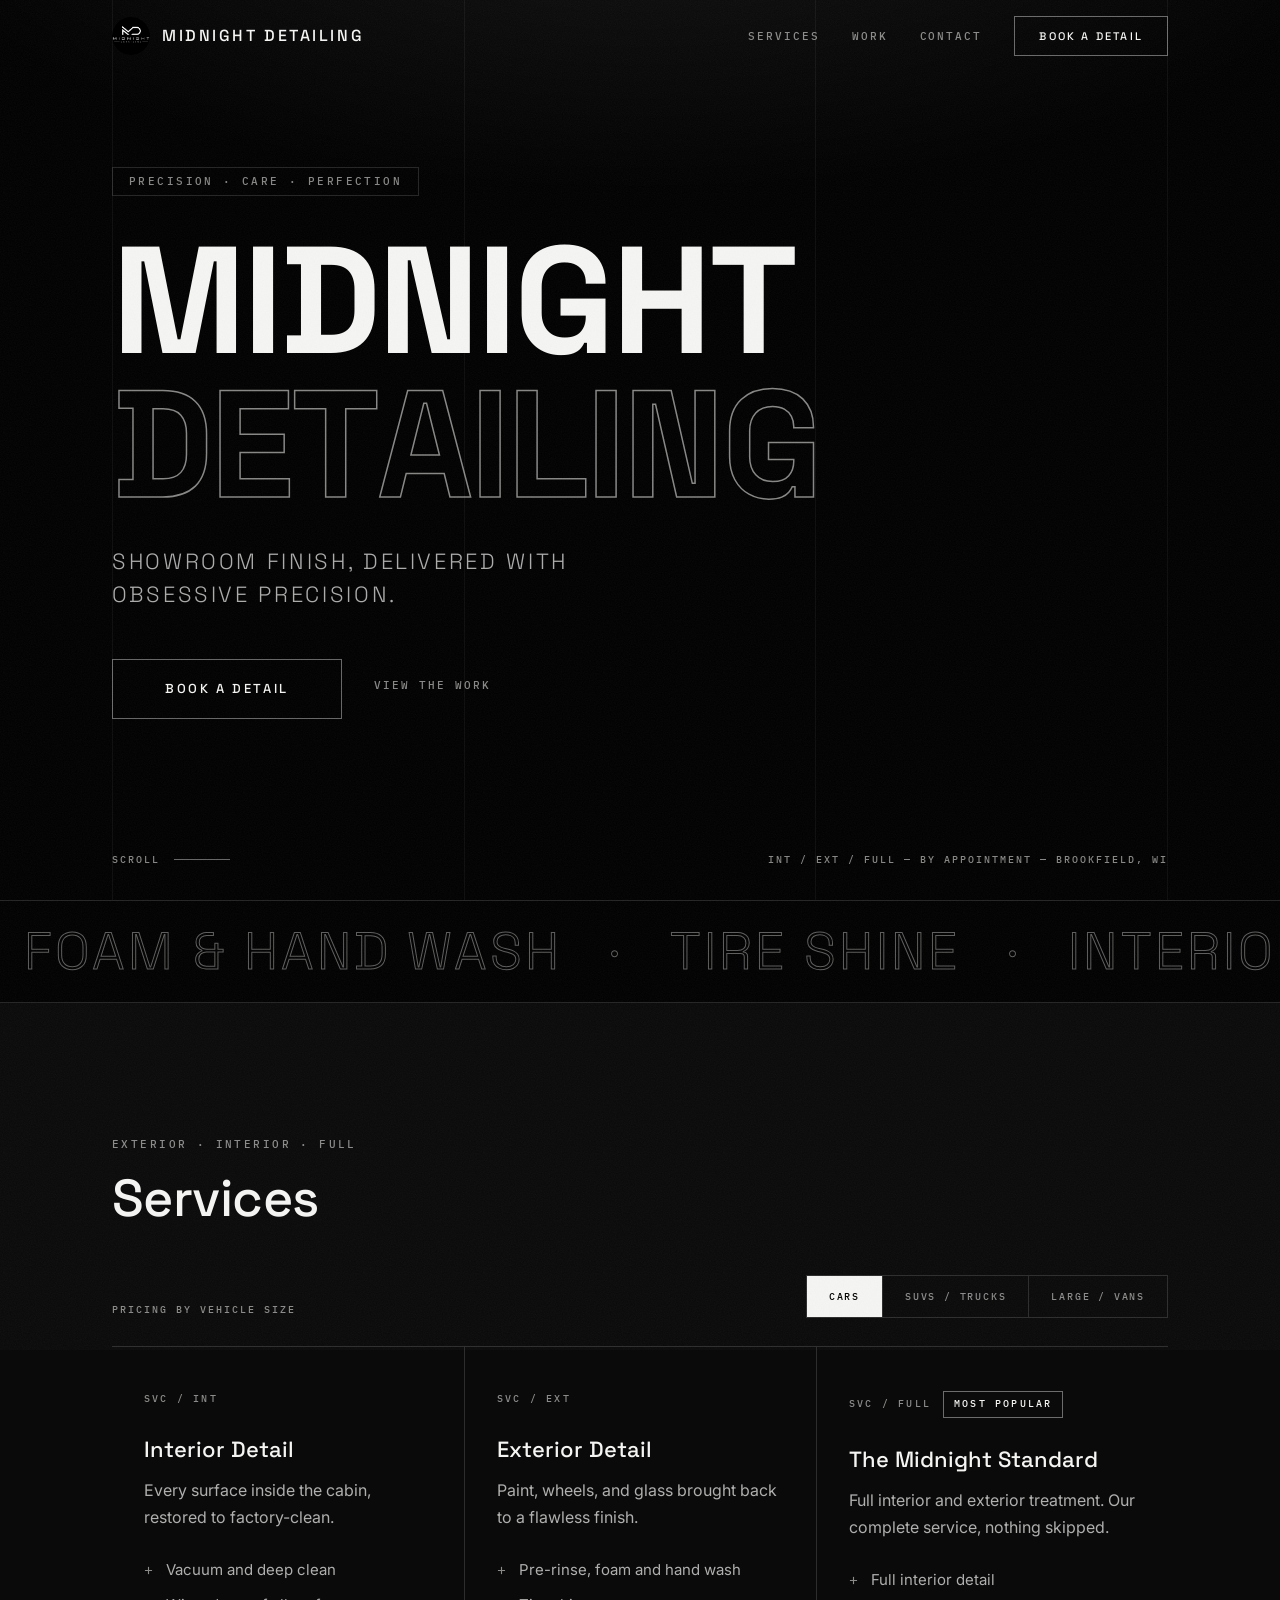
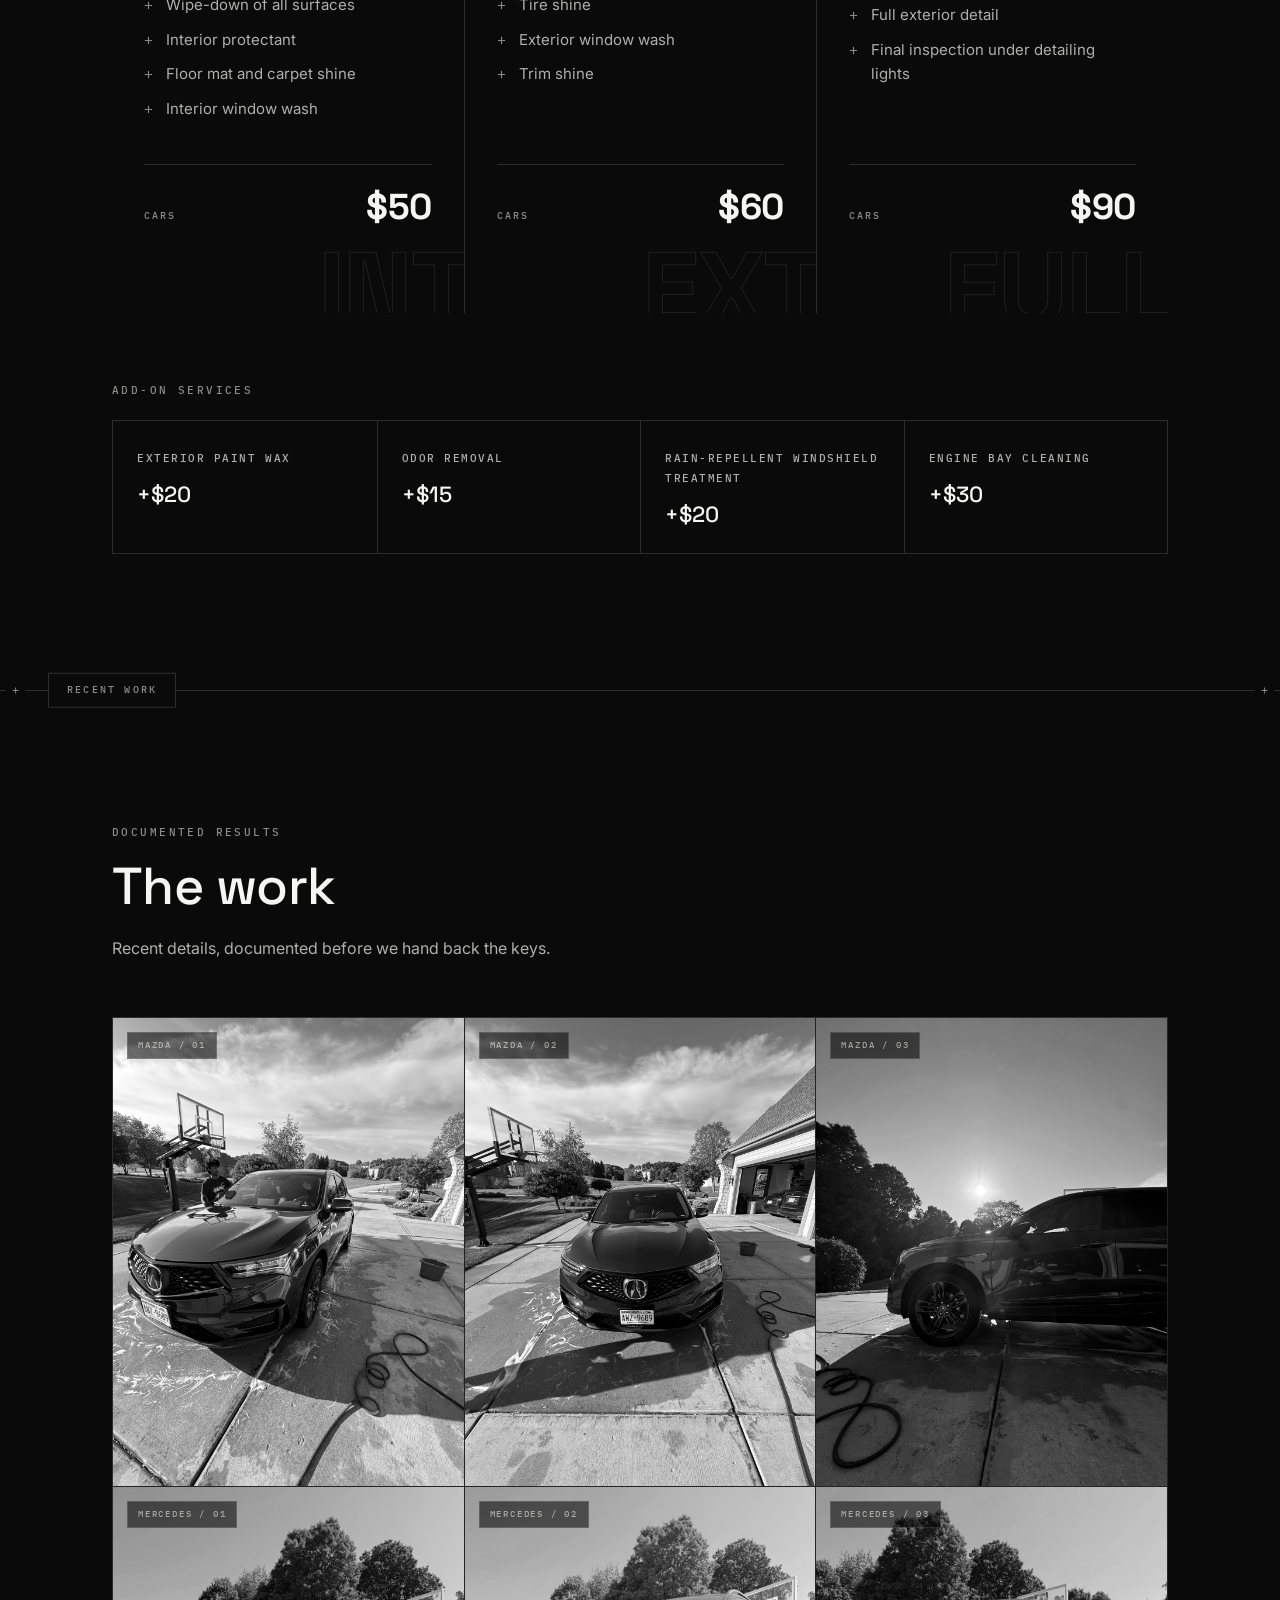
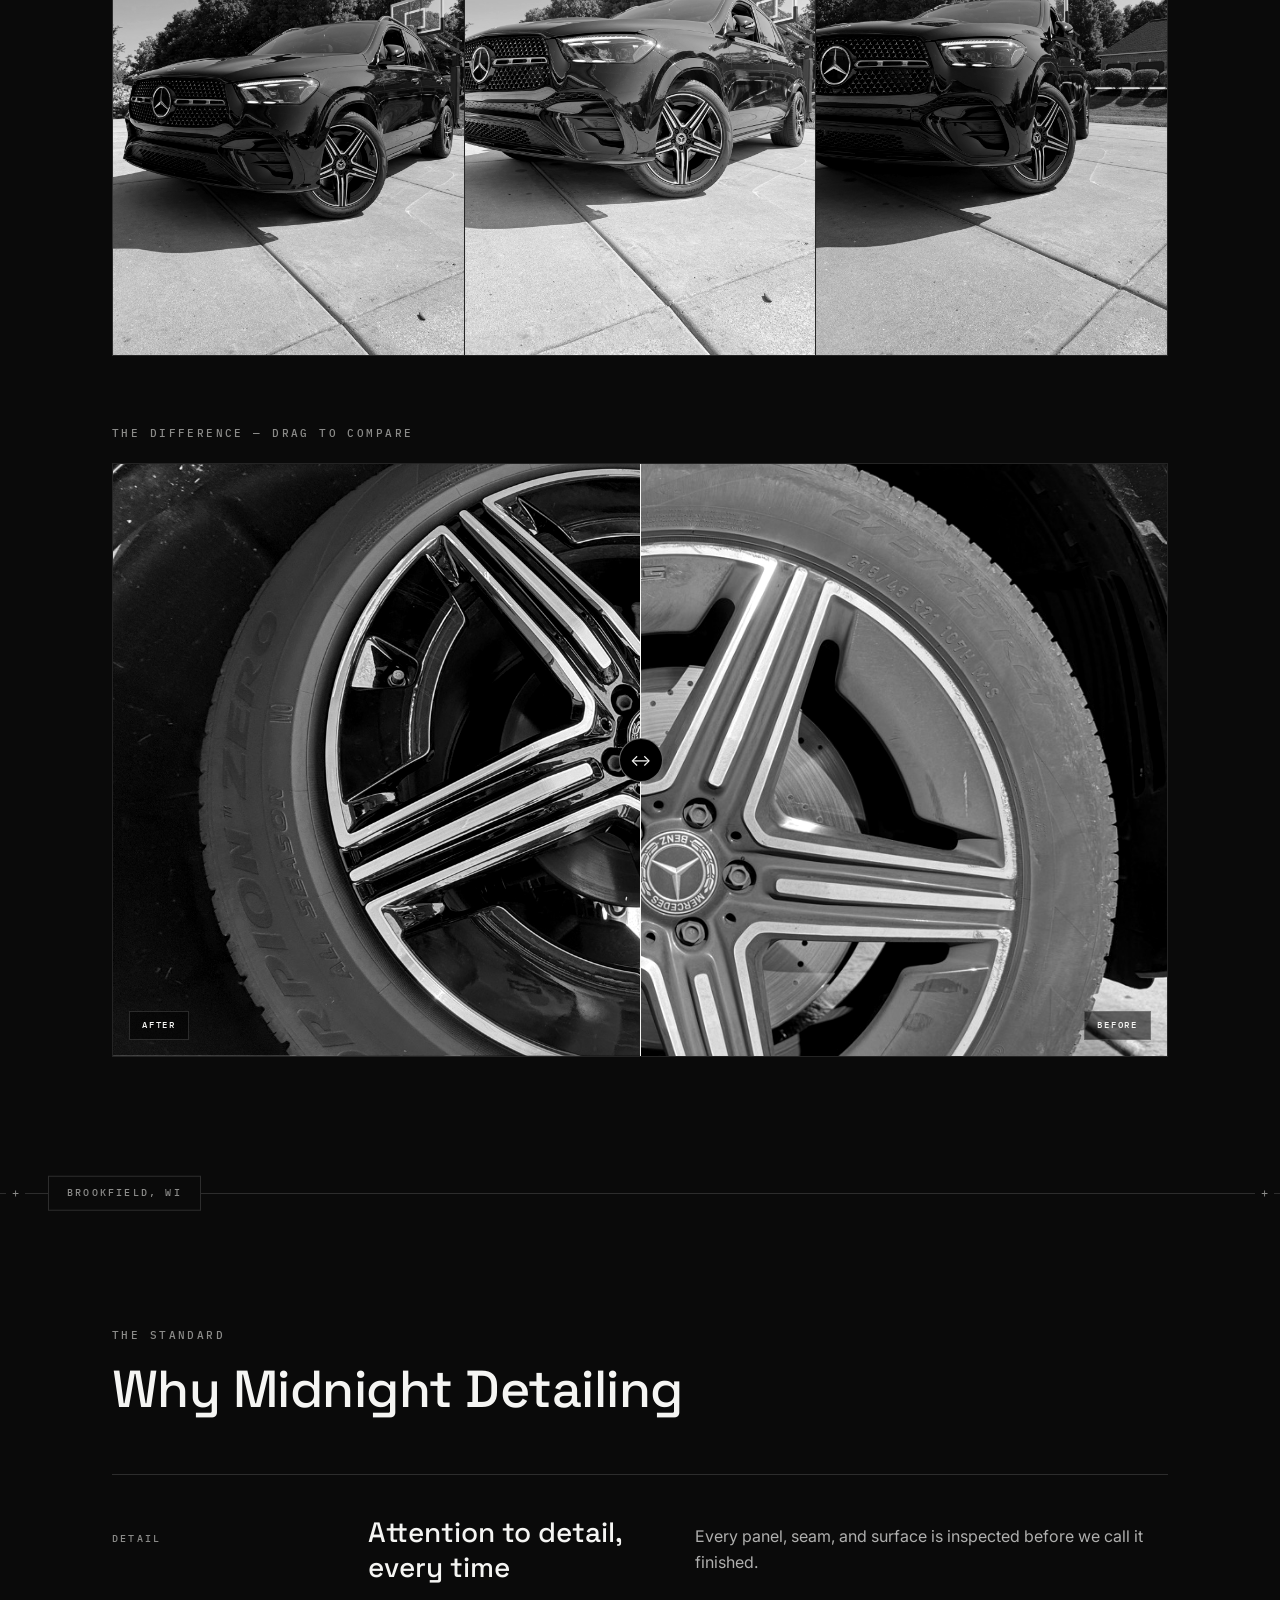
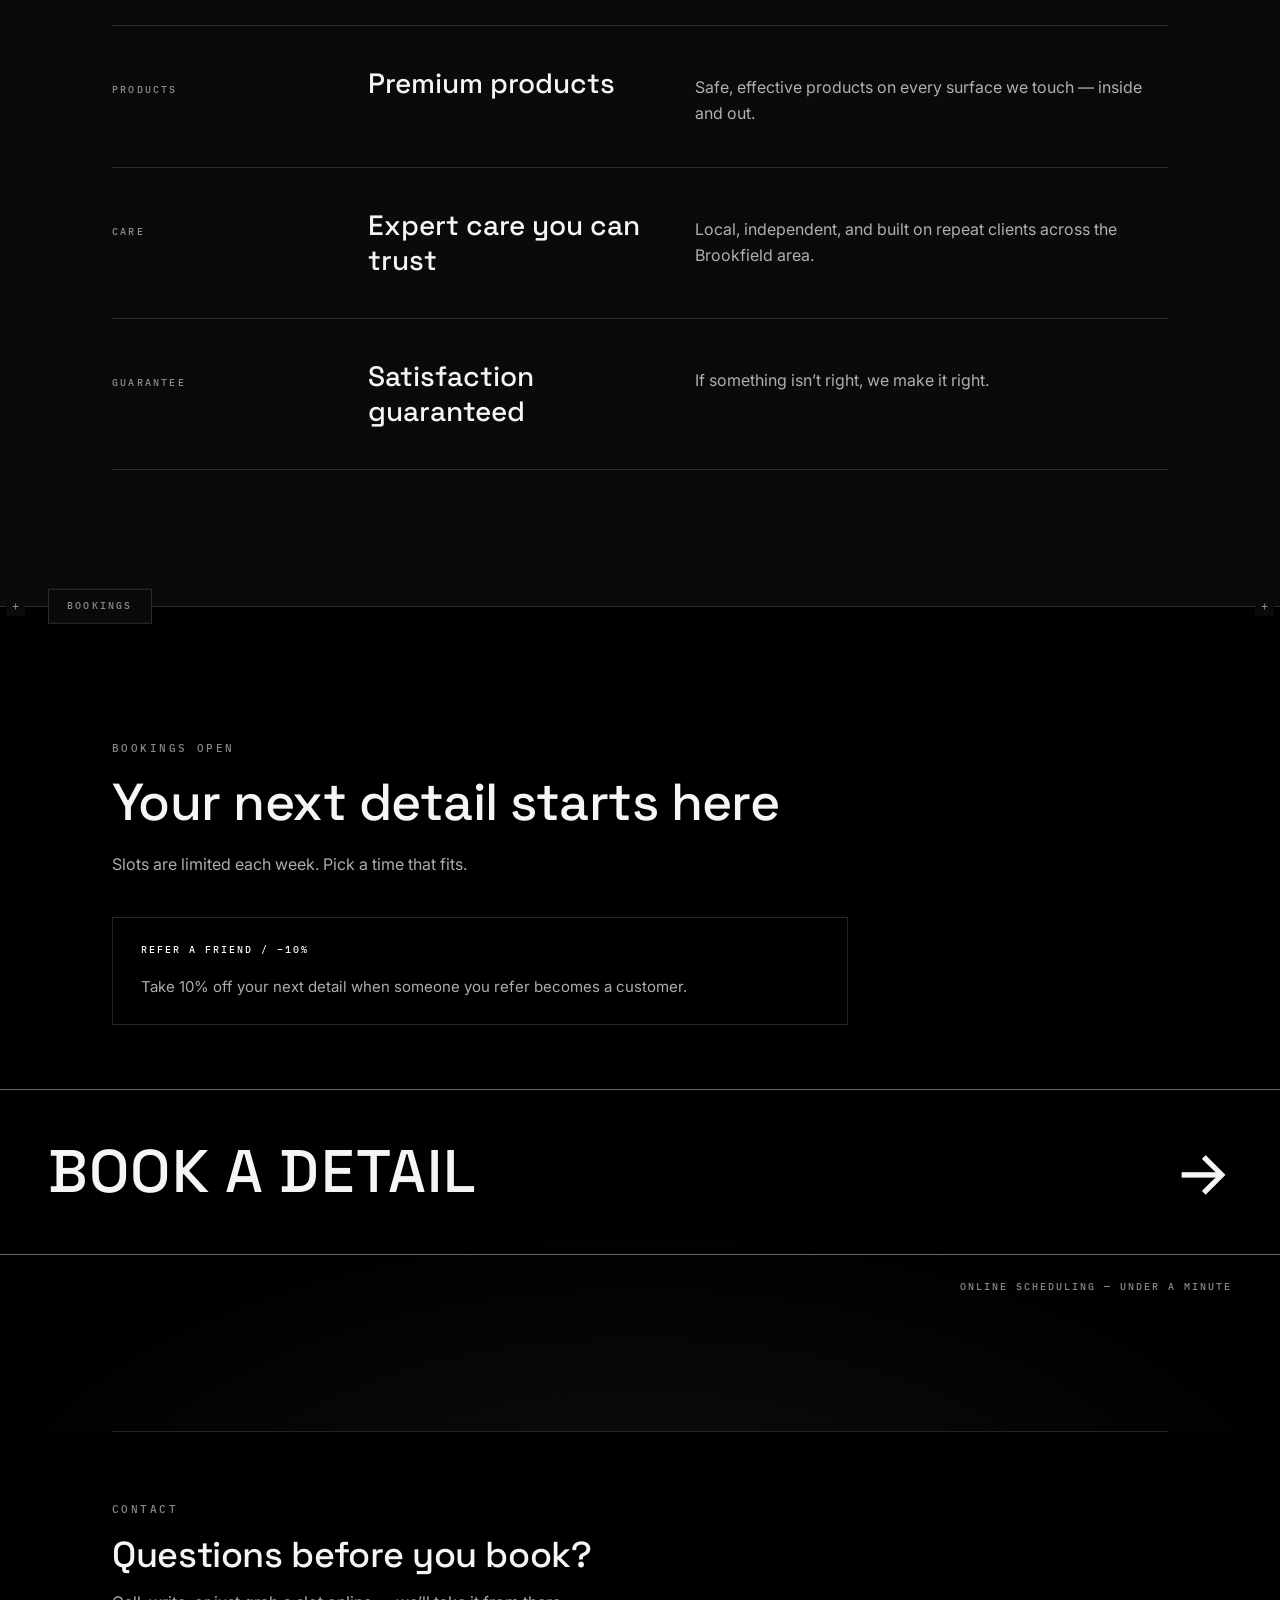
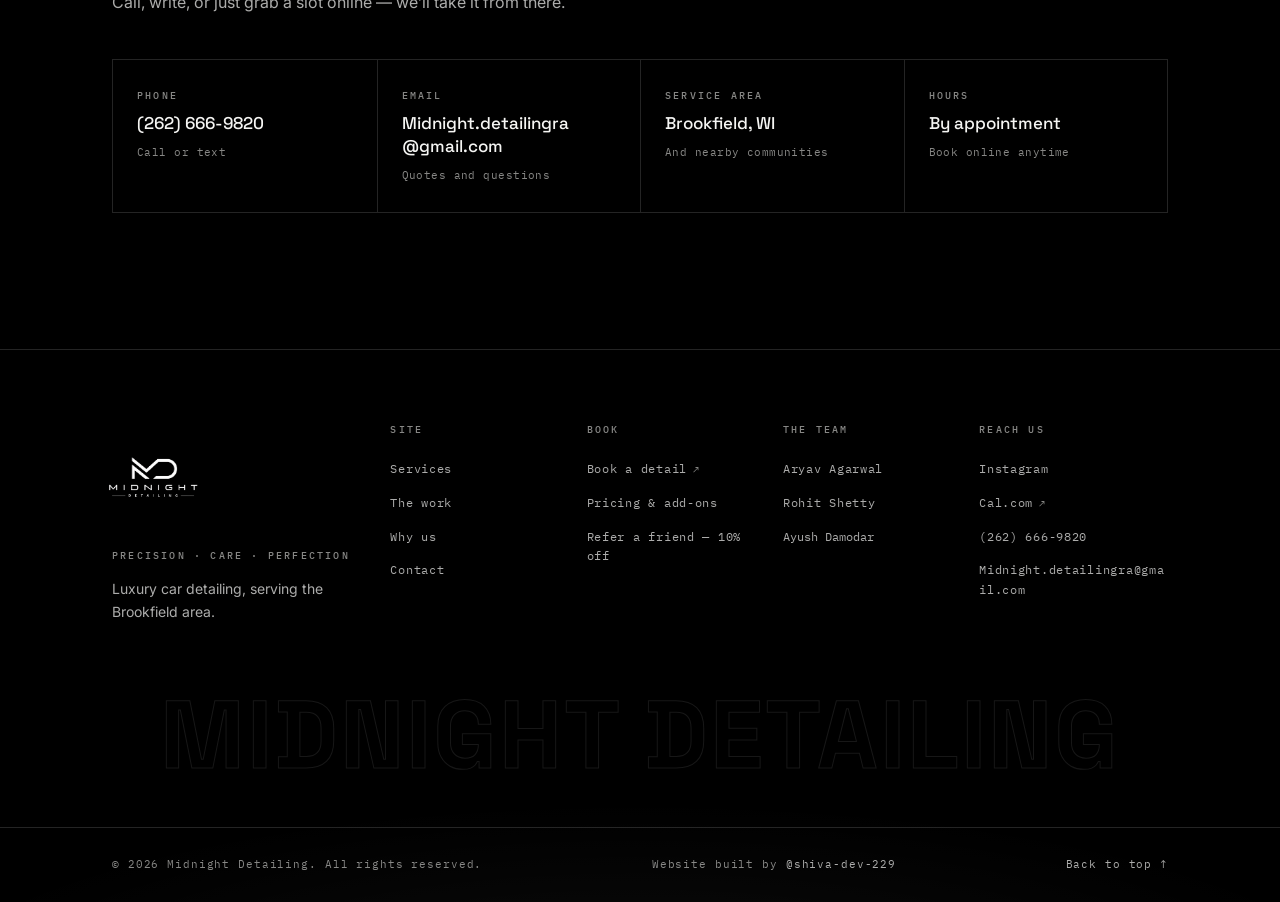
==== commit 7cc7ffba: "adding ester egg" ====
--- a/index.html
+++ b/index.html
@@ -1121,7 +1121,180 @@
     .f-col a[target="_blank"]::after { display: inline; }
     .f-plain { color: var(--text-muted); }
     .f-name { color: var(--text-secondary); }
+    /* easter-egg trigger — looks like the other names, whispers on hover */
+    .f-egg {
+      font: inherit;
+      text-align: left;
+      padding: 0;
+      background: none;
+      border: 0;
+      color: var(--text-secondary);
+      cursor: pointer;
+      position: relative;
+      transition: color .3s var(--ease);
+    }
+    .f-egg::after {
+      content: "\2726"; /* ✦ */
+      margin-left: 0.4rem;
+      font-size: 0.55rem;
+      color: var(--hairline-strong);
+      opacity: 0;
+      transform: translateY(-1px);
+      transition: opacity .35s var(--ease), color .35s var(--ease);
+    }
+    .f-egg:hover, .f-egg:focus-visible { color: var(--text-primary); }
+    .f-egg:hover::after, .f-egg:focus-visible::after { opacity: 1; color: var(--text-primary); }
     .f-col .f-break { overflow-wrap: anywhere; }
+
+    /* ============ EASTER-EGG LIGHTBOX ============ */
+    .egg {
+      position: fixed;
+      inset: 0;
+      z-index: 200;
+      display: grid;
+      grid-template-rows: auto 1fr auto;
+      background: rgba(0, 0, 0, 0.92);
+      backdrop-filter: blur(14px) saturate(120%);
+      -webkit-backdrop-filter: blur(14px) saturate(120%);
+      opacity: 0;
+      visibility: hidden;
+      transition: opacity .5s var(--ease), visibility 0s linear .5s;
+    }
+    .egg[data-open="true"] {
+      opacity: 1;
+      visibility: visible;
+      transition: opacity .5s var(--ease);
+    }
+    .egg::before { /* film grain to match the site */
+      content: "";
+      position: absolute;
+      inset: 0;
+      pointer-events: none;
+      opacity: 0.05;
+      background-image: url("data:image/svg+xml,%3Csvg xmlns='http://www.w3.org/2000/svg' width='120' height='120'%3E%3Cfilter id='n'%3E%3CfeTurbulence type='fractalNoise' baseFrequency='0.85' numOctaves='2'/%3E%3C/filter%3E%3Crect width='100%25' height='100%25' filter='url(%23n)'/%3E%3C/svg%3E");
+    }
+    .egg-bar {
+      position: relative;
+      display: flex;
+      align-items: center;
+      justify-content: space-between;
+      gap: 1rem;
+      padding: 1.25rem var(--pad-x);
+      border-bottom: 1px solid var(--hairline);
+    }
+    .egg-eyebrow {
+      font-family: var(--font-mono);
+      font-size: 0.6875rem;
+      letter-spacing: 0.22em;
+      text-transform: uppercase;
+      color: var(--text-muted);
+    }
+    .egg-eyebrow b { color: var(--text-primary); font-weight: 500; }
+    .egg-close {
+      font-family: var(--font-mono);
+      font-size: 0.75rem;
+      letter-spacing: 0.1em;
+      color: var(--text-secondary);
+      background: none;
+      border: 1px solid var(--hairline);
+      border-radius: 999px;
+      padding: 0.45rem 0.9rem;
+      cursor: pointer;
+      transition: color .3s var(--ease), border-color .3s var(--ease);
+    }
+    .egg-close:hover, .egg-close:focus-visible { color: var(--text-primary); border-color: var(--hairline-strong); }
+    .egg-stage {
+      position: relative;
+      display: flex;
+      align-items: center;
+      justify-content: center;
+      min-height: 0;
+      padding: 1.5rem var(--pad-x);
+    }
+    .egg-frame {
+      position: relative;
+      width: min(100%, 900px);
+      height: 100%;
+      display: flex;
+      align-items: center;
+      justify-content: center;
+    }
+    .egg-slide {
+      position: absolute;
+      max-width: 100%;
+      max-height: 100%;
+      object-fit: contain;
+      border: 1px solid var(--hairline);
+      opacity: 0;
+      transform: scale(0.985);
+      transition: opacity .5s var(--ease), transform .6s var(--ease);
+      pointer-events: none;
+      box-shadow: 0 40px 120px rgba(0, 0, 0, 0.6);
+    }
+    .egg-slide.is-active {
+      opacity: 1;
+      transform: scale(1);
+      position: relative;
+      pointer-events: auto;
+    }
+    .egg-nav {
+      position: absolute;
+      top: 50%;
+      transform: translateY(-50%);
+      width: 3rem;
+      height: 3rem;
+      display: grid;
+      place-items: center;
+      font-size: 1.5rem;
+      line-height: 1;
+      color: var(--text-secondary);
+      background: rgba(10, 10, 10, 0.6);
+      border: 1px solid var(--hairline);
+      border-radius: 999px;
+      cursor: pointer;
+      transition: color .3s var(--ease), border-color .3s var(--ease), background .3s var(--ease);
+      z-index: 2;
+    }
+    .egg-nav:hover, .egg-nav:focus-visible {
+      color: var(--text-primary);
+      border-color: var(--hairline-strong);
+      background: rgba(10, 10, 10, 0.85);
+    }
+    .egg-prev { left: 0; }
+    .egg-next { right: 0; }
+    .egg-foot {
+      position: relative;
+      display: flex;
+      align-items: center;
+      justify-content: center;
+      gap: 0.5rem;
+      padding: 1.1rem var(--pad-x) 1.5rem;
+      border-top: 1px solid var(--hairline);
+    }
+    .egg-dot {
+      width: 7px;
+      height: 7px;
+      padding: 0;
+      border-radius: 999px;
+      border: 0;
+      background: var(--hairline-strong);
+      cursor: pointer;
+      transition: transform .3s var(--ease), background .3s var(--ease);
+    }
+    .egg-dot[aria-current="true"] { background: var(--text-primary); transform: scale(1.5); }
+    .egg-count {
+      position: absolute;
+      right: var(--pad-x);
+      font-family: var(--font-mono);
+      font-size: 0.6875rem;
+      letter-spacing: 0.1em;
+      color: var(--text-muted);
+    }
+    @media (max-width: 600px) {
+      .egg-nav { width: 2.5rem; height: 2.5rem; font-size: 1.25rem; }
+      .egg-count { position: static; }
+      .egg-foot { flex-wrap: wrap; }
+    }
     /* oversized ghost wordmark */
     .f-ghost {
       position: relative;
@@ -1482,7 +1655,7 @@
         <span class="f-head">The Team</span>
         <span class="f-name">Aryav Agarwal</span>
         <span class="f-name">Rohit Shetty</span>
-        <span class="f-name">Ayush Damodar</span>
+        <button type="button" class="f-name f-egg" id="ayush-egg" aria-haspopup="dialog">Ayush Damodar</button>
       </div>
       <nav class="f-col" aria-label="Reach us">
         <span class="f-head">Reach us</span>
@@ -1503,6 +1676,22 @@
     </div>
   </footer>
 
+  <!-- Easter egg: Ayush's carousel (opened from the footer name) -->
+  <div class="egg" id="egg" role="dialog" aria-modal="true" aria-label="Ayush Damodar" data-open="false">
+    <div class="egg-bar">
+      <span class="egg-eyebrow">Off the clock &mdash; <b>Ayush Damodar</b></span>
+      <button type="button" class="egg-close" id="egg-close">Close &times;</button>
+    </div>
+    <div class="egg-stage">
+      <button type="button" class="egg-nav egg-prev" id="egg-prev" aria-label="Previous">&#8249;</button>
+      <div class="egg-frame" id="egg-frame"><!-- slides injected by JS --></div>
+      <button type="button" class="egg-nav egg-next" id="egg-next" aria-label="Next">&#8250;</button>
+    </div>
+    <div class="egg-foot" id="egg-dots">
+      <span class="egg-count" id="egg-count"></span>
+    </div>
+  </div>
+
   <script>
     document.documentElement.classList.add('js');
 
@@ -1564,6 +1753,107 @@
       });
       hero.addEventListener('mouseleave', function () { hero.classList.remove('spot-on'); });
     }
+
+    /* ---- Easter egg: Ayush carousel ---- */
+    (function () {
+      var trigger = document.getElementById('ayush-egg');
+      var egg = document.getElementById('egg');
+      if (!trigger || !egg) return;
+
+      var IMAGES = [
+        'assets/ayush/web/c4ccc4e4-2043-4542-8d86-c1d659276d40.jpg',
+        'assets/ayush/web/IMG_4132.jpg',
+        'assets/ayush/web/IMG_4381.jpg',
+        'assets/ayush/web/IMG_4414.jpg',
+        'assets/ayush/web/IMG_4431.jpg',
+        'assets/ayush/web/IMG_4432.jpg',
+        'assets/ayush/web/IMG_4522.jpg',
+        'assets/ayush/web/IMG_4557.jpg',
+        'assets/ayush/web/IMG_4558.jpg',
+        'assets/ayush/web/IMG_5122.jpg',
+        'assets/ayush/web/IMG_5138.jpg',
+        'assets/ayush/web/IMG_8405.jpg'
+      ];
+
+      var frame = document.getElementById('egg-frame');
+      var dotsWrap = document.getElementById('egg-dots');
+      var countEl = document.getElementById('egg-count');
+      var slides = [];
+      var dots = [];
+      var index = 0;
+      var built = false;
+      var lastFocus = null;
+
+      function pad(n) { return (n < 10 ? '0' : '') + n; }
+
+      function build() {
+        if (built) return;
+        IMAGES.forEach(function (src, i) {
+          var img = document.createElement('img');
+          img.className = 'egg-slide';
+          img.alt = 'Ayush — photo ' + (i + 1);
+          img.loading = 'lazy';
+          img.dataset.src = src;
+          frame.appendChild(img);
+          slides.push(img);
+
+          var dot = document.createElement('button');
+          dot.type = 'button';
+          dot.className = 'egg-dot';
+          dot.setAttribute('aria-label', 'Go to photo ' + (i + 1));
+          dot.addEventListener('click', function () { go(i); });
+          dotsWrap.insertBefore(dot, countEl);
+          dots.push(dot);
+        });
+        built = true;
+      }
+
+      function go(i) {
+        index = (i + slides.length) % slides.length;
+        slides.forEach(function (s, n) {
+          var active = n === index;
+          // lazy-load the current slide and its neighbours
+          if (active || n === (index + 1) % slides.length || n === (index - 1 + slides.length) % slides.length) {
+            if (!s.src) s.src = s.dataset.src;
+          }
+          s.classList.toggle('is-active', active);
+        });
+        dots.forEach(function (d, n) { d.setAttribute('aria-current', n === index ? 'true' : 'false'); });
+        countEl.textContent = pad(index + 1) + ' / ' + pad(slides.length);
+      }
+
+      function open() {
+        build();
+        lastFocus = document.activeElement;
+        egg.dataset.open = 'true';
+        document.body.style.overflow = 'hidden';
+        go(0);
+        document.getElementById('egg-close').focus();
+      }
+
+      function close() {
+        egg.dataset.open = 'false';
+        document.body.style.overflow = '';
+        if (lastFocus) lastFocus.focus();
+      }
+
+      trigger.addEventListener('click', open);
+      document.getElementById('egg-close').addEventListener('click', close);
+      document.getElementById('egg-prev').addEventListener('click', function () { go(index - 1); });
+      document.getElementById('egg-next').addEventListener('click', function () { go(index + 1); });
+
+      // click the backdrop (not the image/controls) to close
+      egg.addEventListener('click', function (e) {
+        if (e.target === egg || e.target.classList.contains('egg-stage') || e.target.classList.contains('egg-frame')) close();
+      });
+
+      document.addEventListener('keydown', function (e) {
+        if (egg.dataset.open !== 'true') return;
+        if (e.key === 'Escape') close();
+        else if (e.key === 'ArrowLeft') go(index - 1);
+        else if (e.key === 'ArrowRight') go(index + 1);
+      });
+    })();
   </script>
 
 </body>
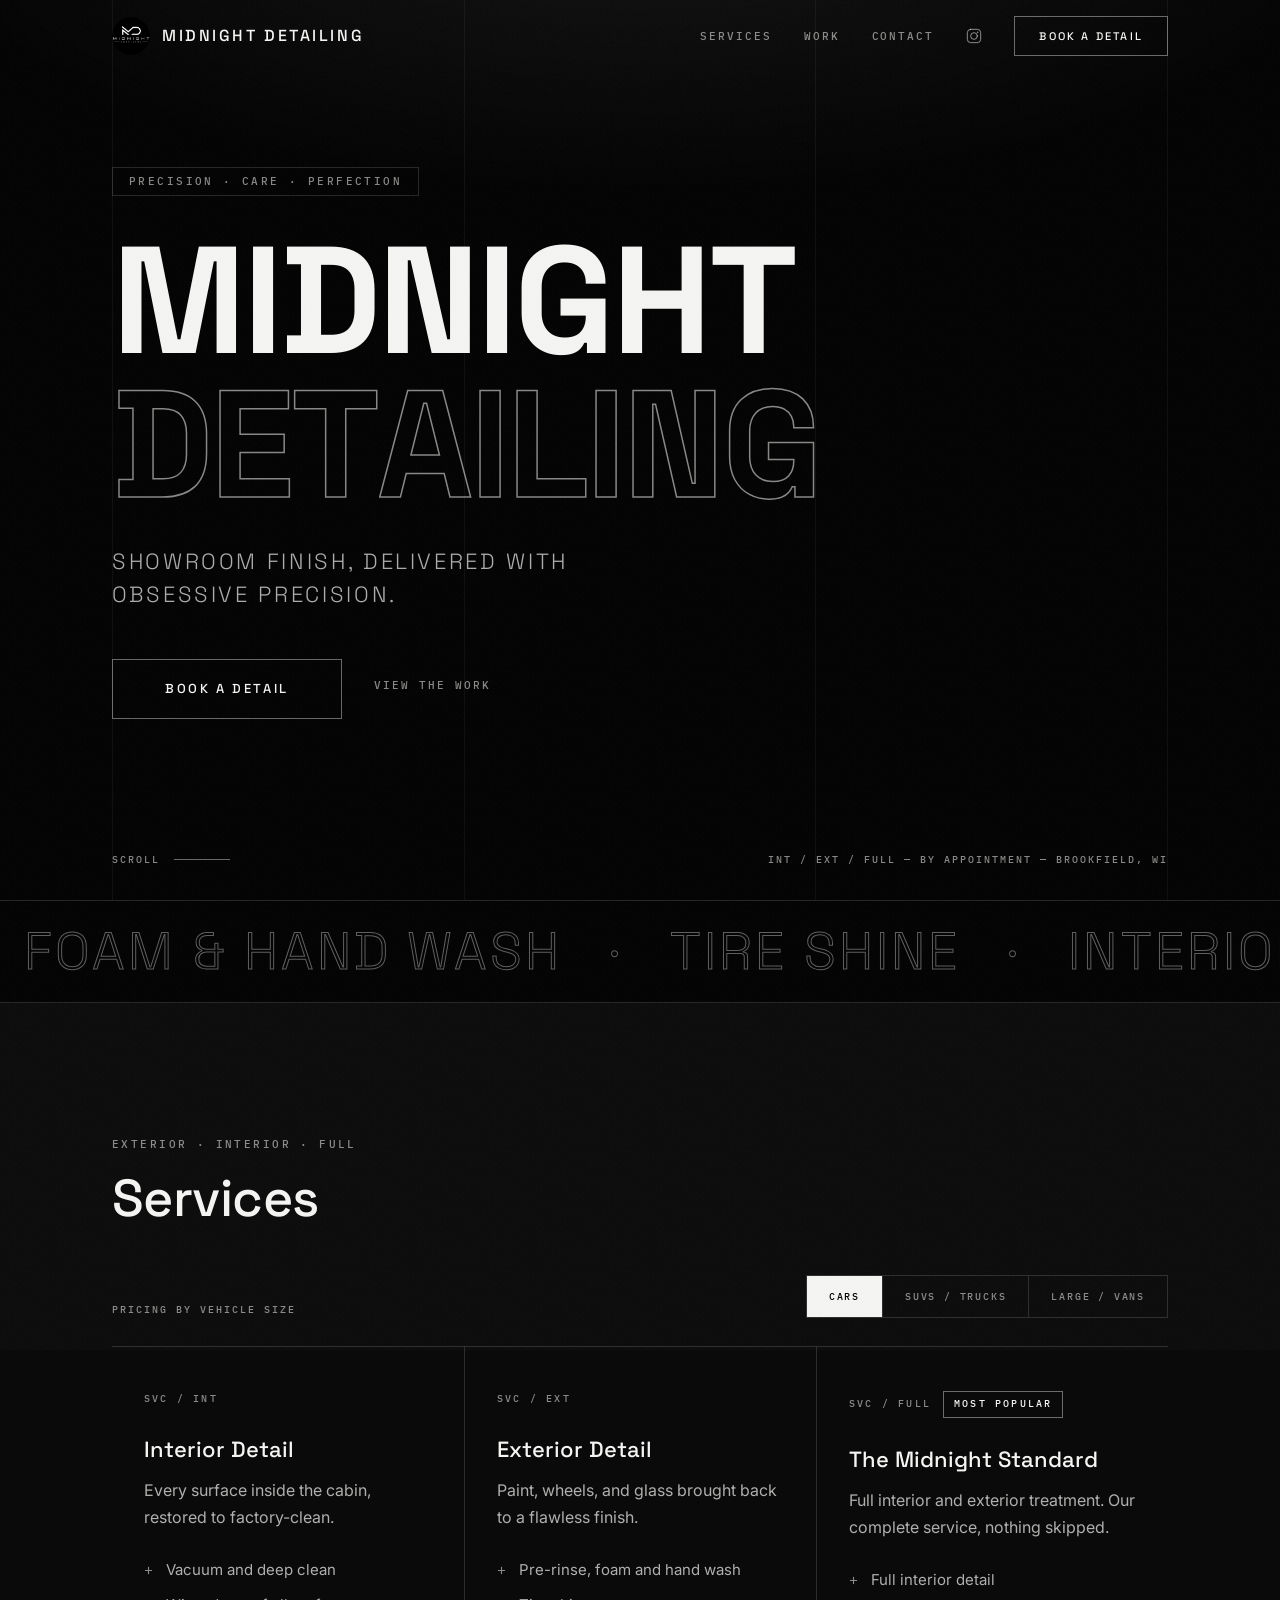
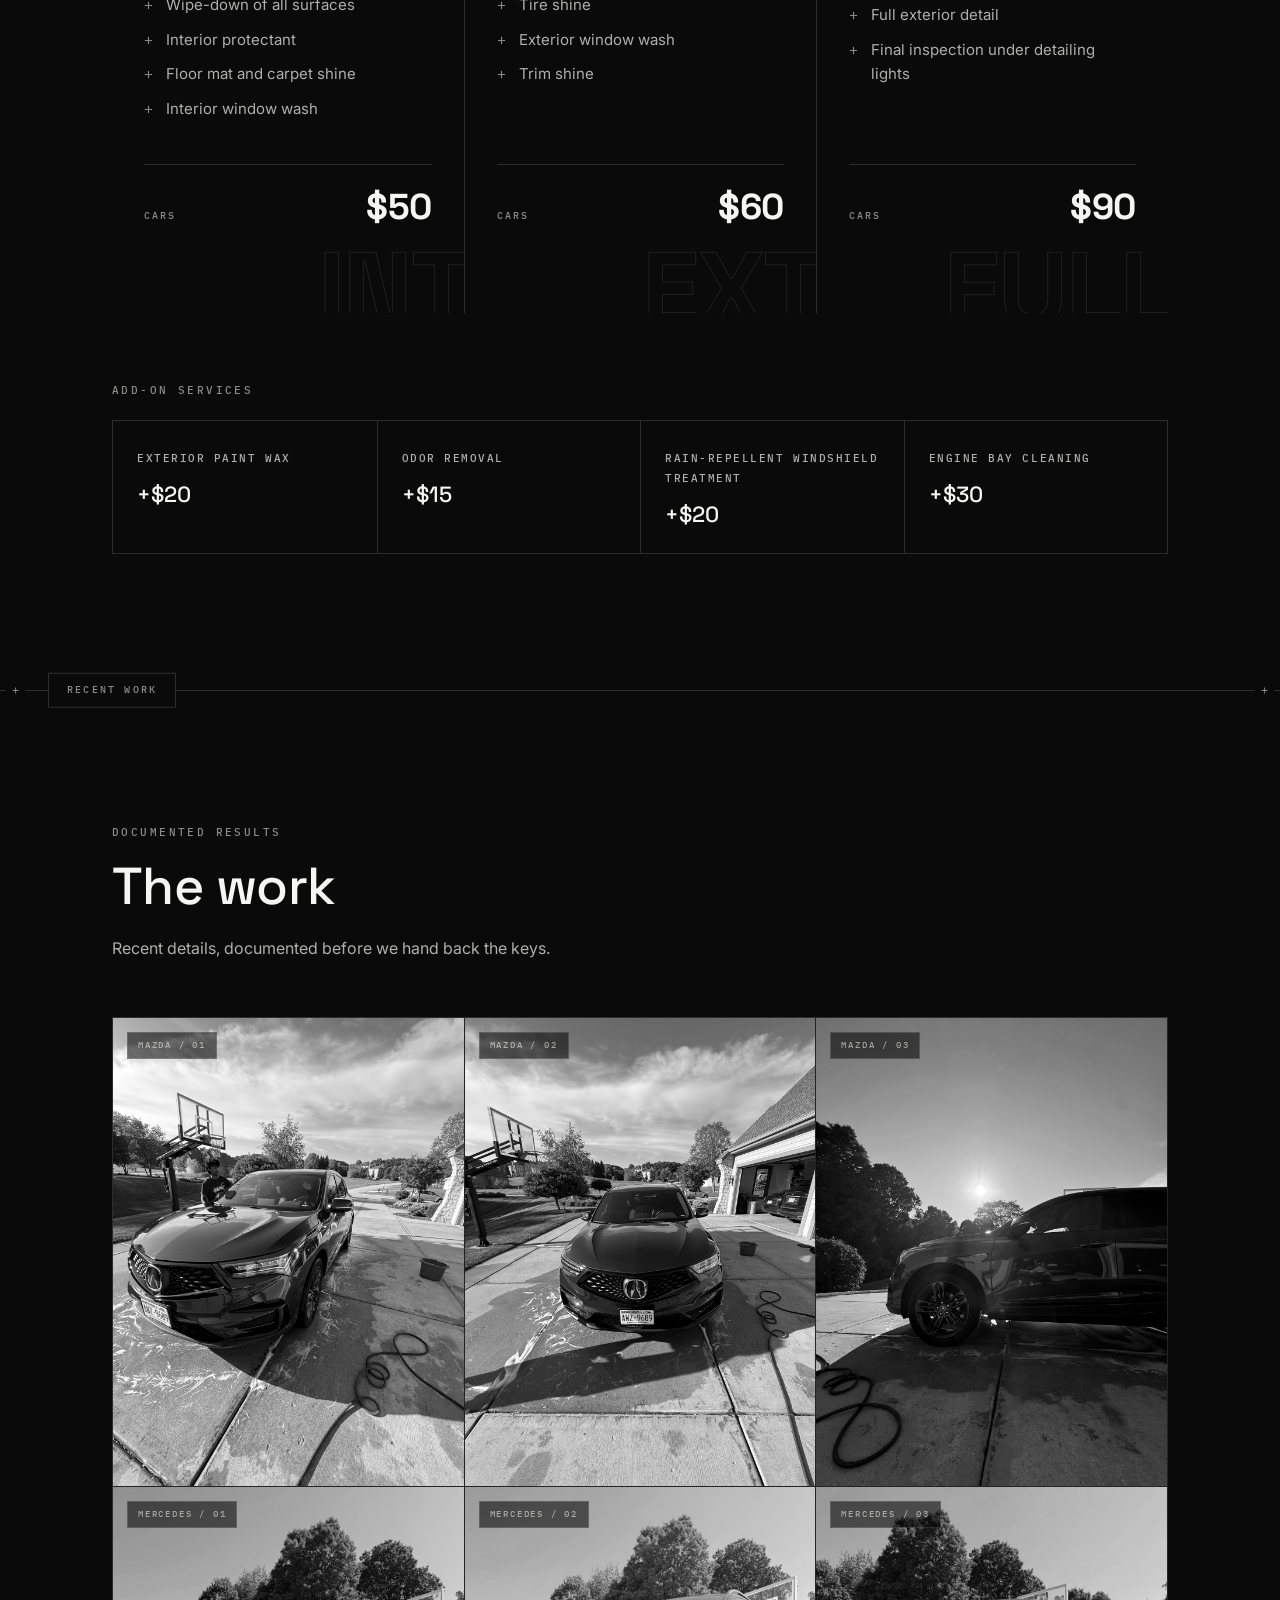
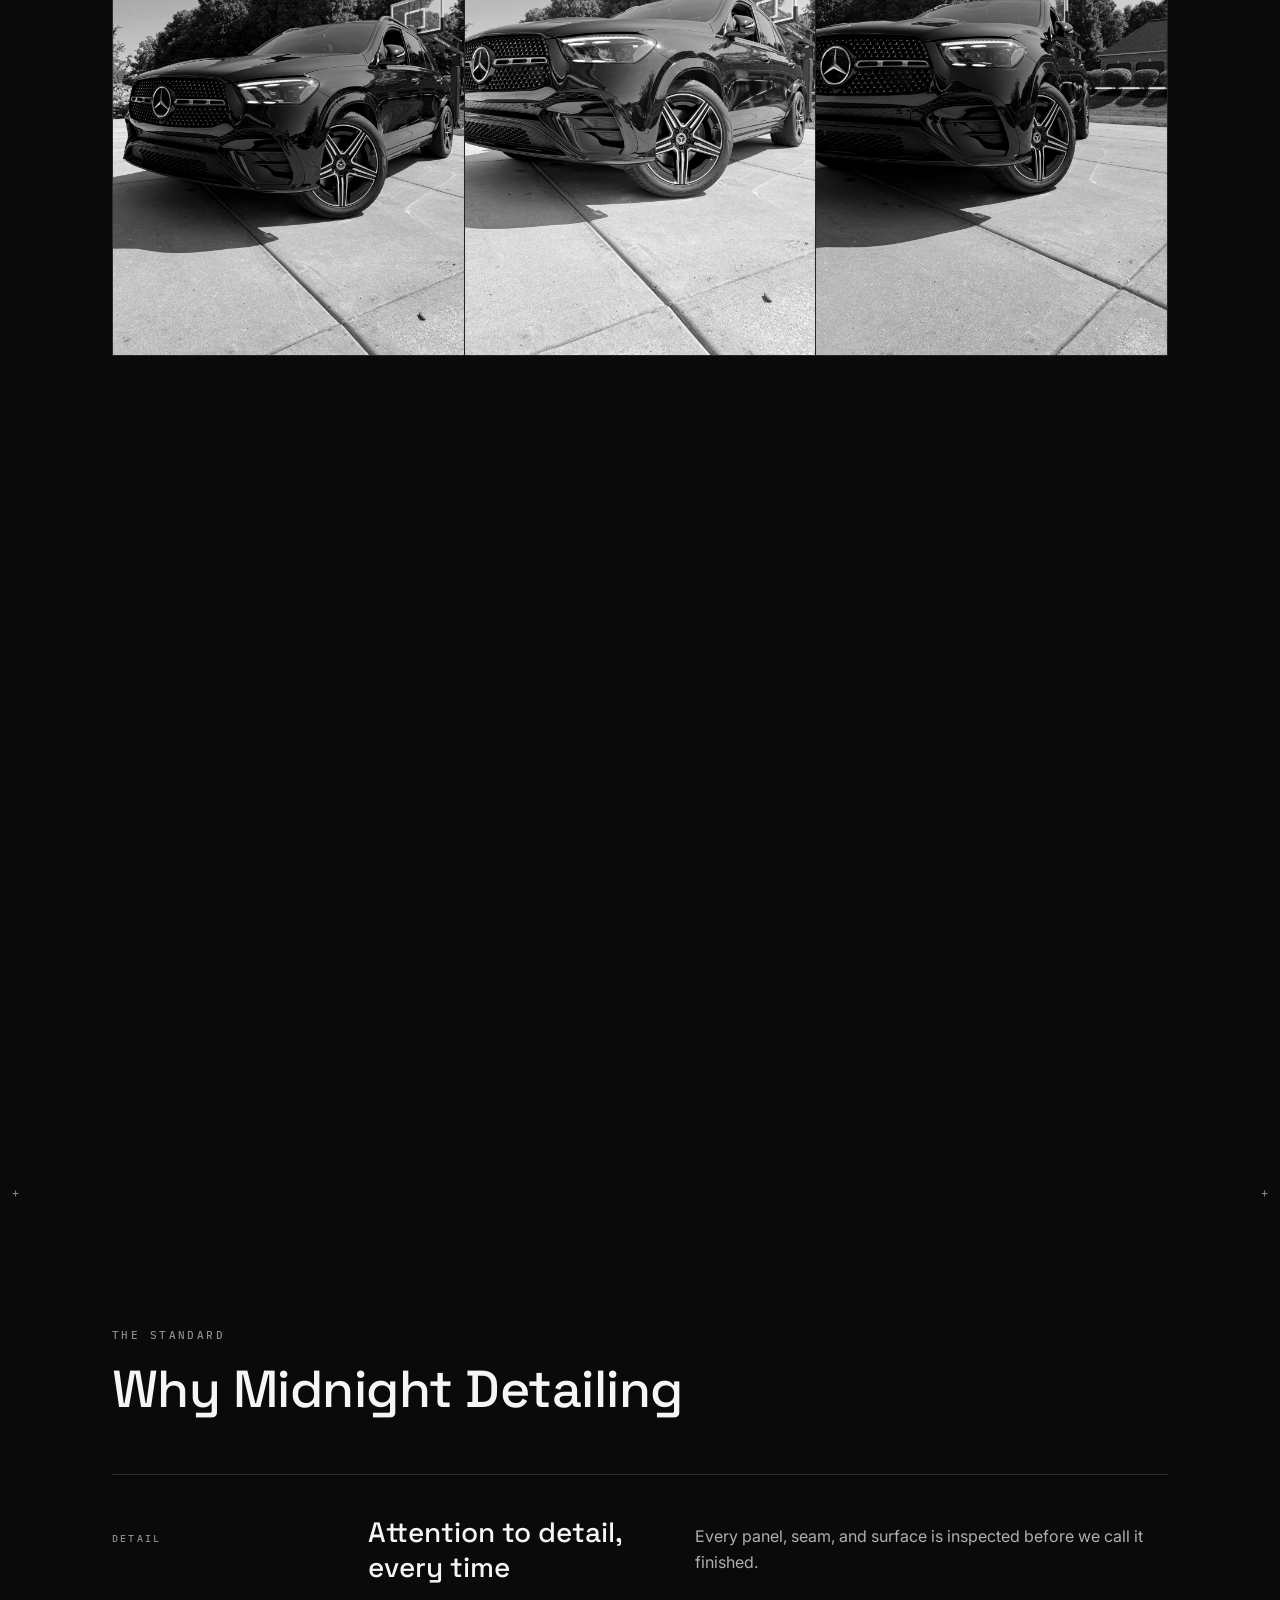
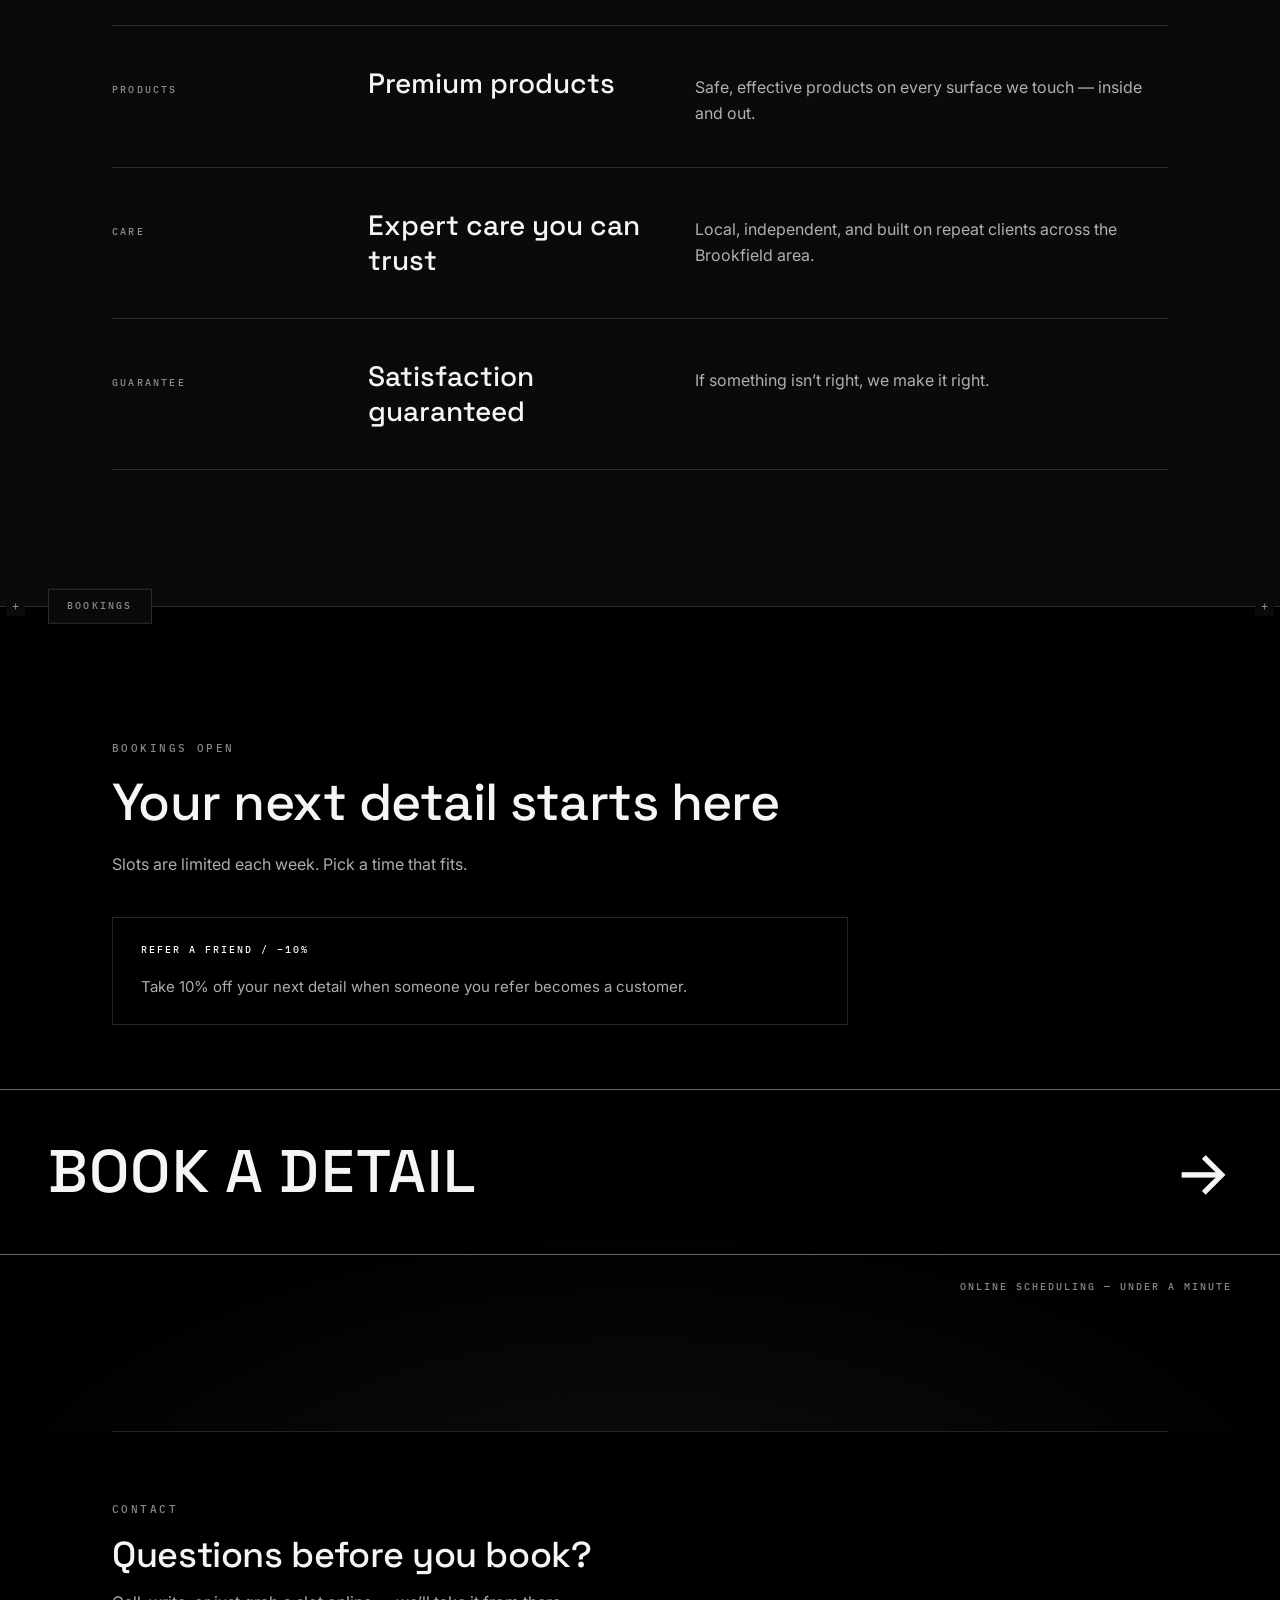
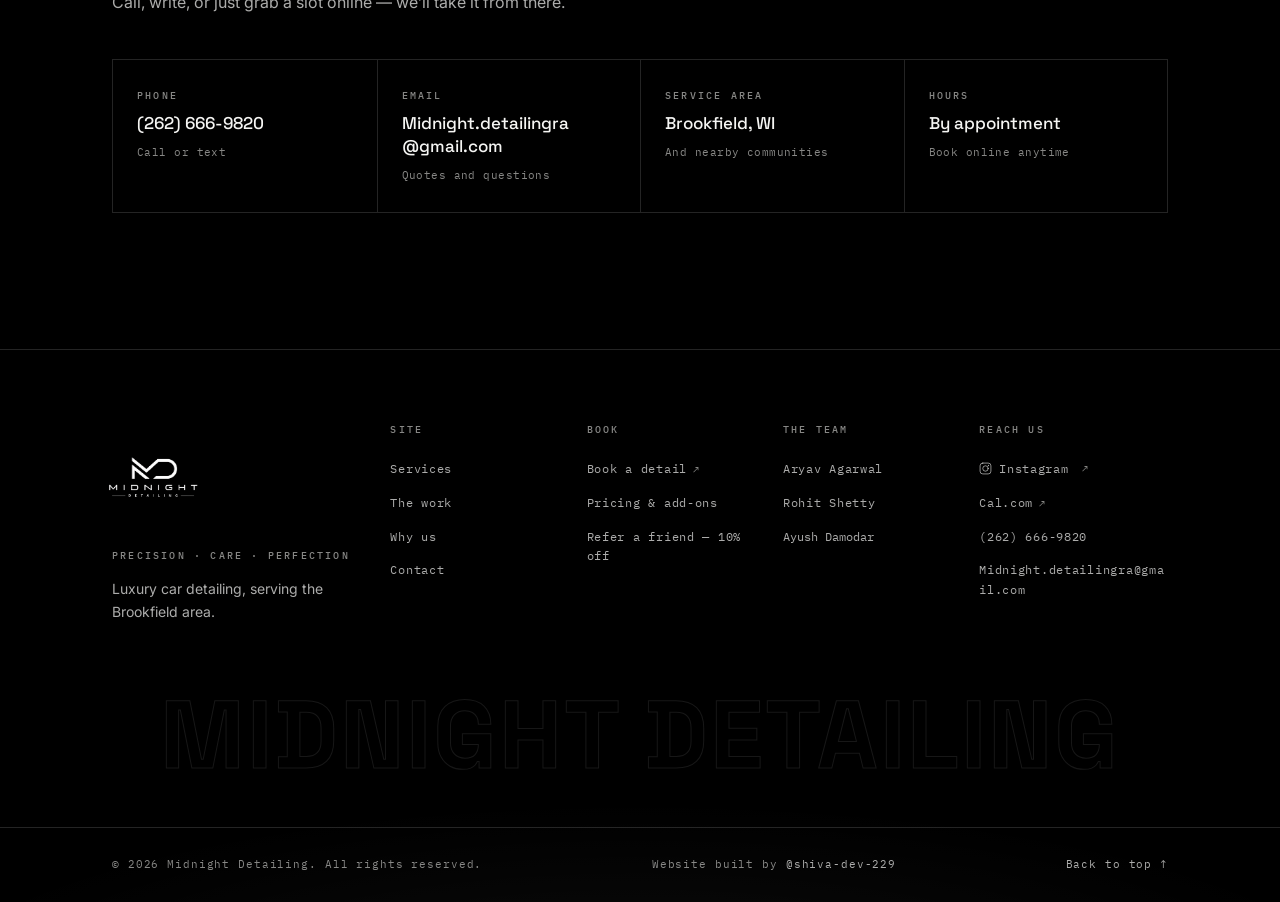
==== commit 9a9fb6d4: "add Instagram icon link to nav and footer" ====
--- a/index.html
+++ b/index.html
@@ -226,6 +226,13 @@
       transition: color .3s var(--ease);
     }
     .nav-links .nav-link:hover { color: var(--text-primary); }
+    .nav-ig {
+      display: flex;
+      align-items: center;
+      color: var(--text-muted);
+      transition: color .3s var(--ease);
+    }
+    .nav-ig:hover { color: var(--text-primary); }
     @media (max-width: 767px) {
       .nav-links .nav-link { display: none; }
     }
@@ -1119,6 +1126,7 @@
       color: var(--text-muted);
     }
     .f-col a[target="_blank"]::after { display: inline; }
+    .f-social { display: inline-flex; align-items: center; gap: 0.4375rem; }
     .f-plain { color: var(--text-muted); }
     .f-name { color: var(--text-secondary); }
     /* easter-egg trigger — looks like the other names, whispers on hover */
@@ -1373,6 +1381,9 @@
         <a class="nav-link" href="#services">Services</a>
         <a class="nav-link" href="#work">Work</a>
         <a class="nav-link" href="#contact">Contact</a>
+        <a class="nav-ig" href="https://www.instagram.com/detailing.midnight/" target="_blank" rel="noopener" aria-label="Instagram">
+          <svg width="16" height="16" viewBox="0 0 24 24" fill="none" stroke="currentColor" stroke-width="1.5" stroke-linecap="round" stroke-linejoin="round" aria-hidden="true"><rect x="2" y="2" width="20" height="20" rx="5"/><circle cx="12" cy="12" r="5"/><circle cx="17.5" cy="6.5" r="1.2" fill="currentColor" stroke="none"/></svg>
+        </a>
         <a class="cta cta--small" href="https://cal.com/midnight-detailing" target="_blank" rel="noopener">Book a detail</a>
       </nav>
     </div>
@@ -1659,8 +1670,10 @@
       </div>
       <nav class="f-col" aria-label="Reach us">
         <span class="f-head">Reach us</span>
-        <!-- TODO: replace # with the business Instagram URL -->
-        <a href="#">Instagram</a>
+        <a class="f-social" href="https://www.instagram.com/detailing.midnight/" target="_blank" rel="noopener">
+          <svg width="13" height="13" viewBox="0 0 24 24" fill="none" stroke="currentColor" stroke-width="1.5" stroke-linecap="round" stroke-linejoin="round" aria-hidden="true"><rect x="2" y="2" width="20" height="20" rx="5"/><circle cx="12" cy="12" r="5"/><circle cx="17.5" cy="6.5" r="1.2" fill="currentColor" stroke="none"/></svg>
+          Instagram
+        </a>
         <a href="https://cal.com/midnight-detailing" target="_blank" rel="noopener">Cal.com</a>
         <a href="tel:+12626669820">(262) 666-9820</a>
         <a class="f-break" href="mailto:Midnight.detailingra@gmail.com">Midnight.detailingra@gmail.com</a>
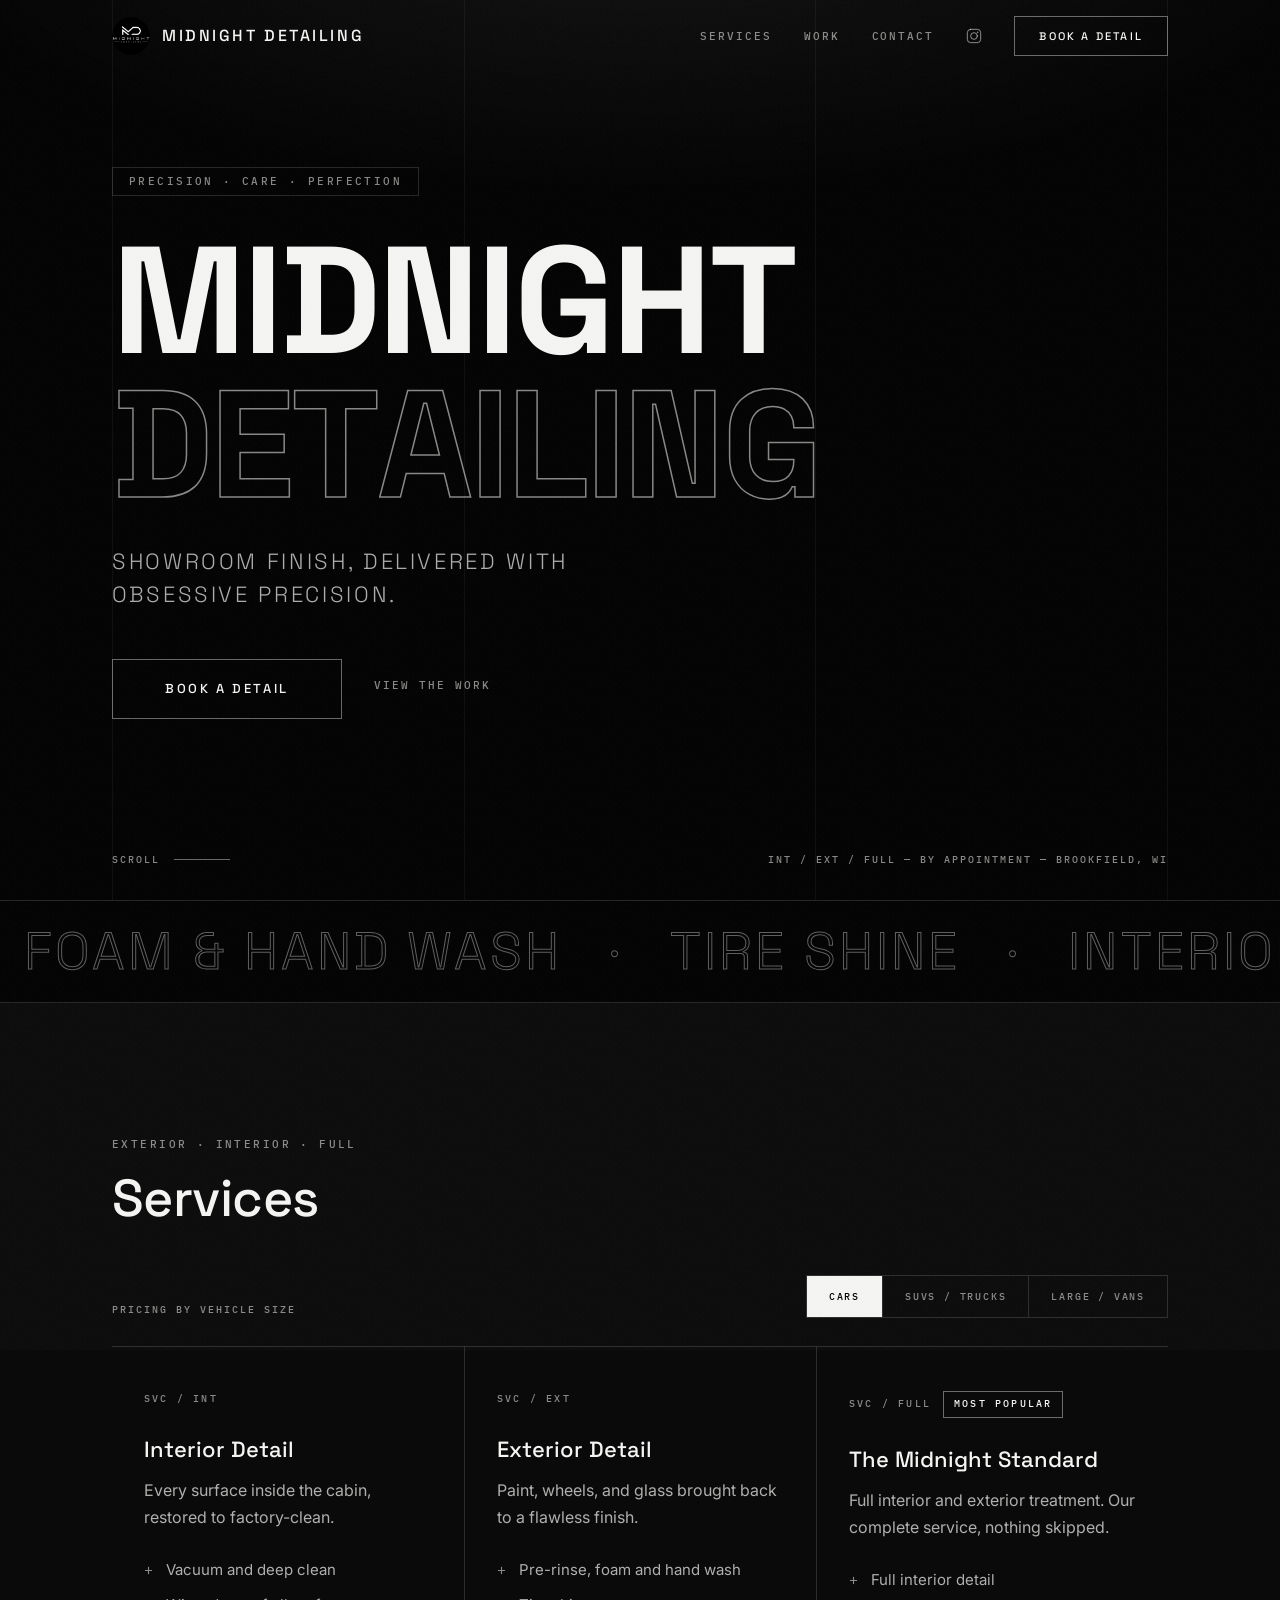
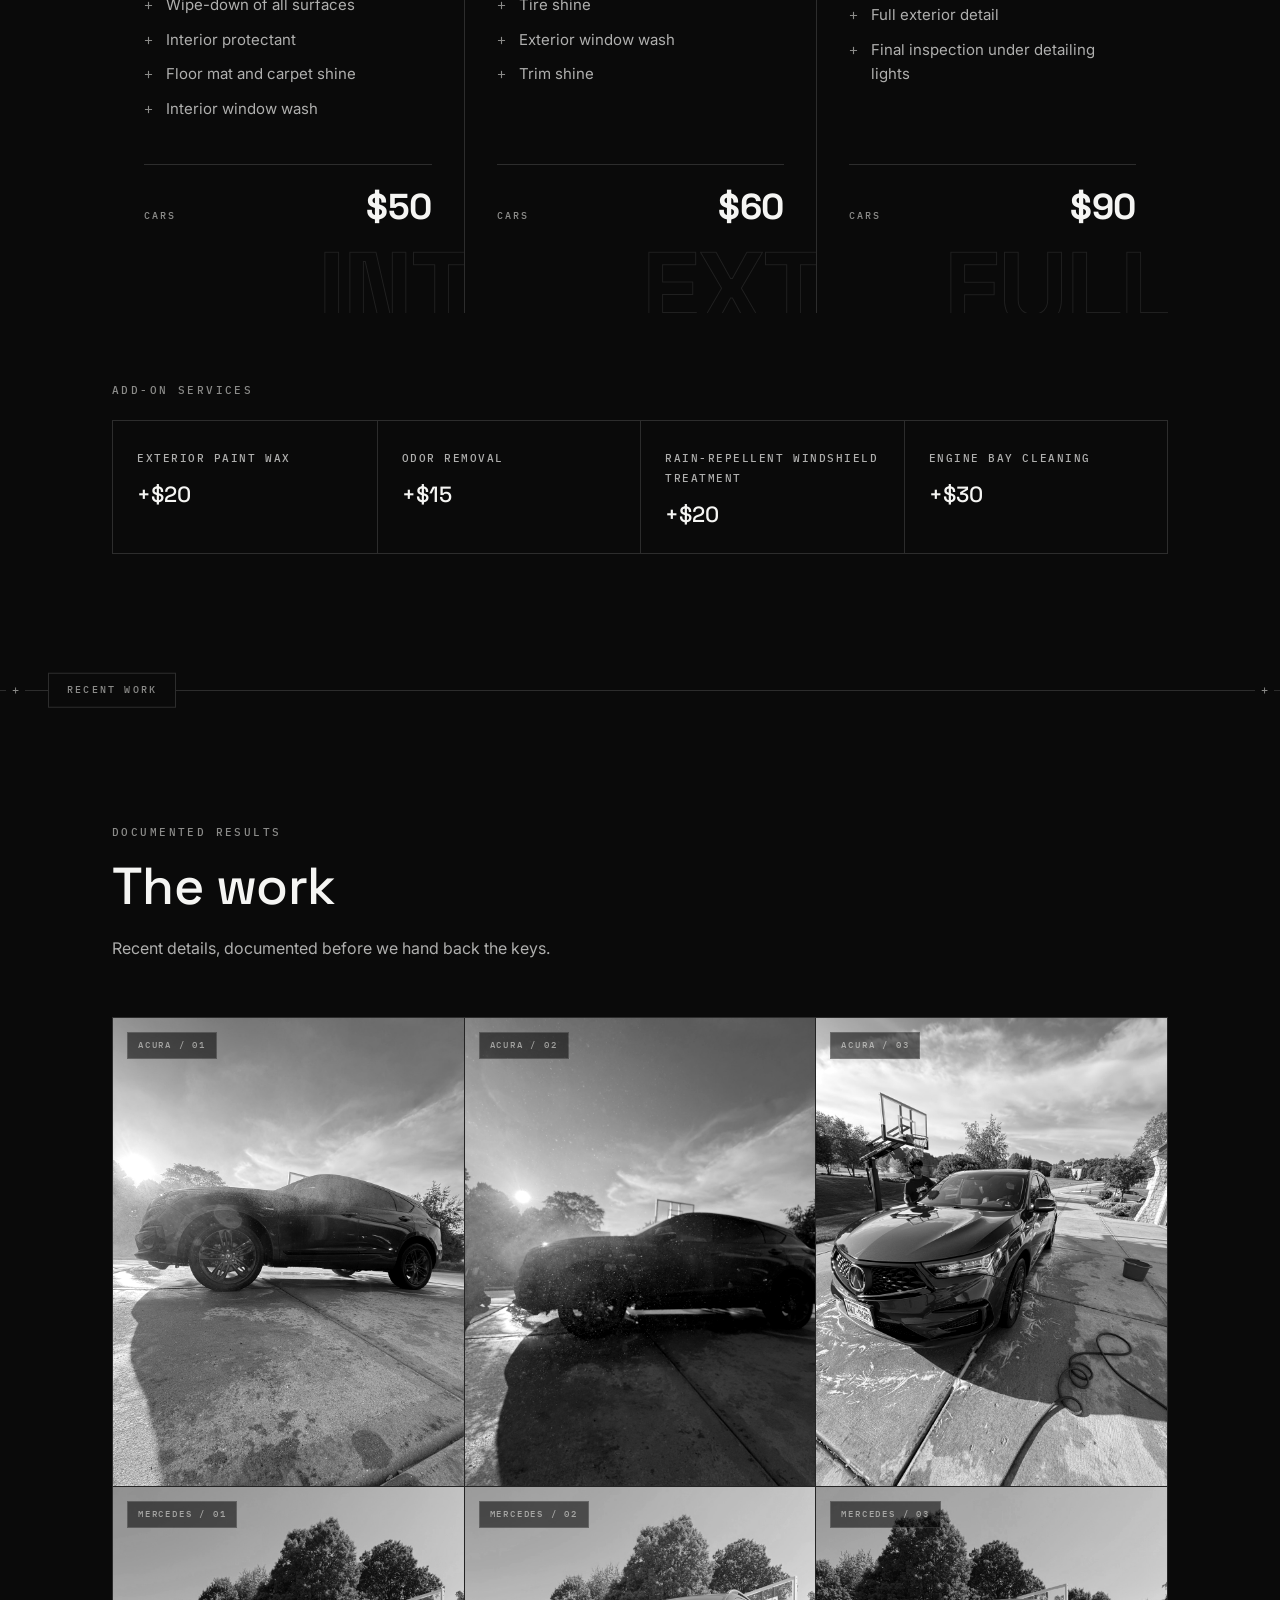
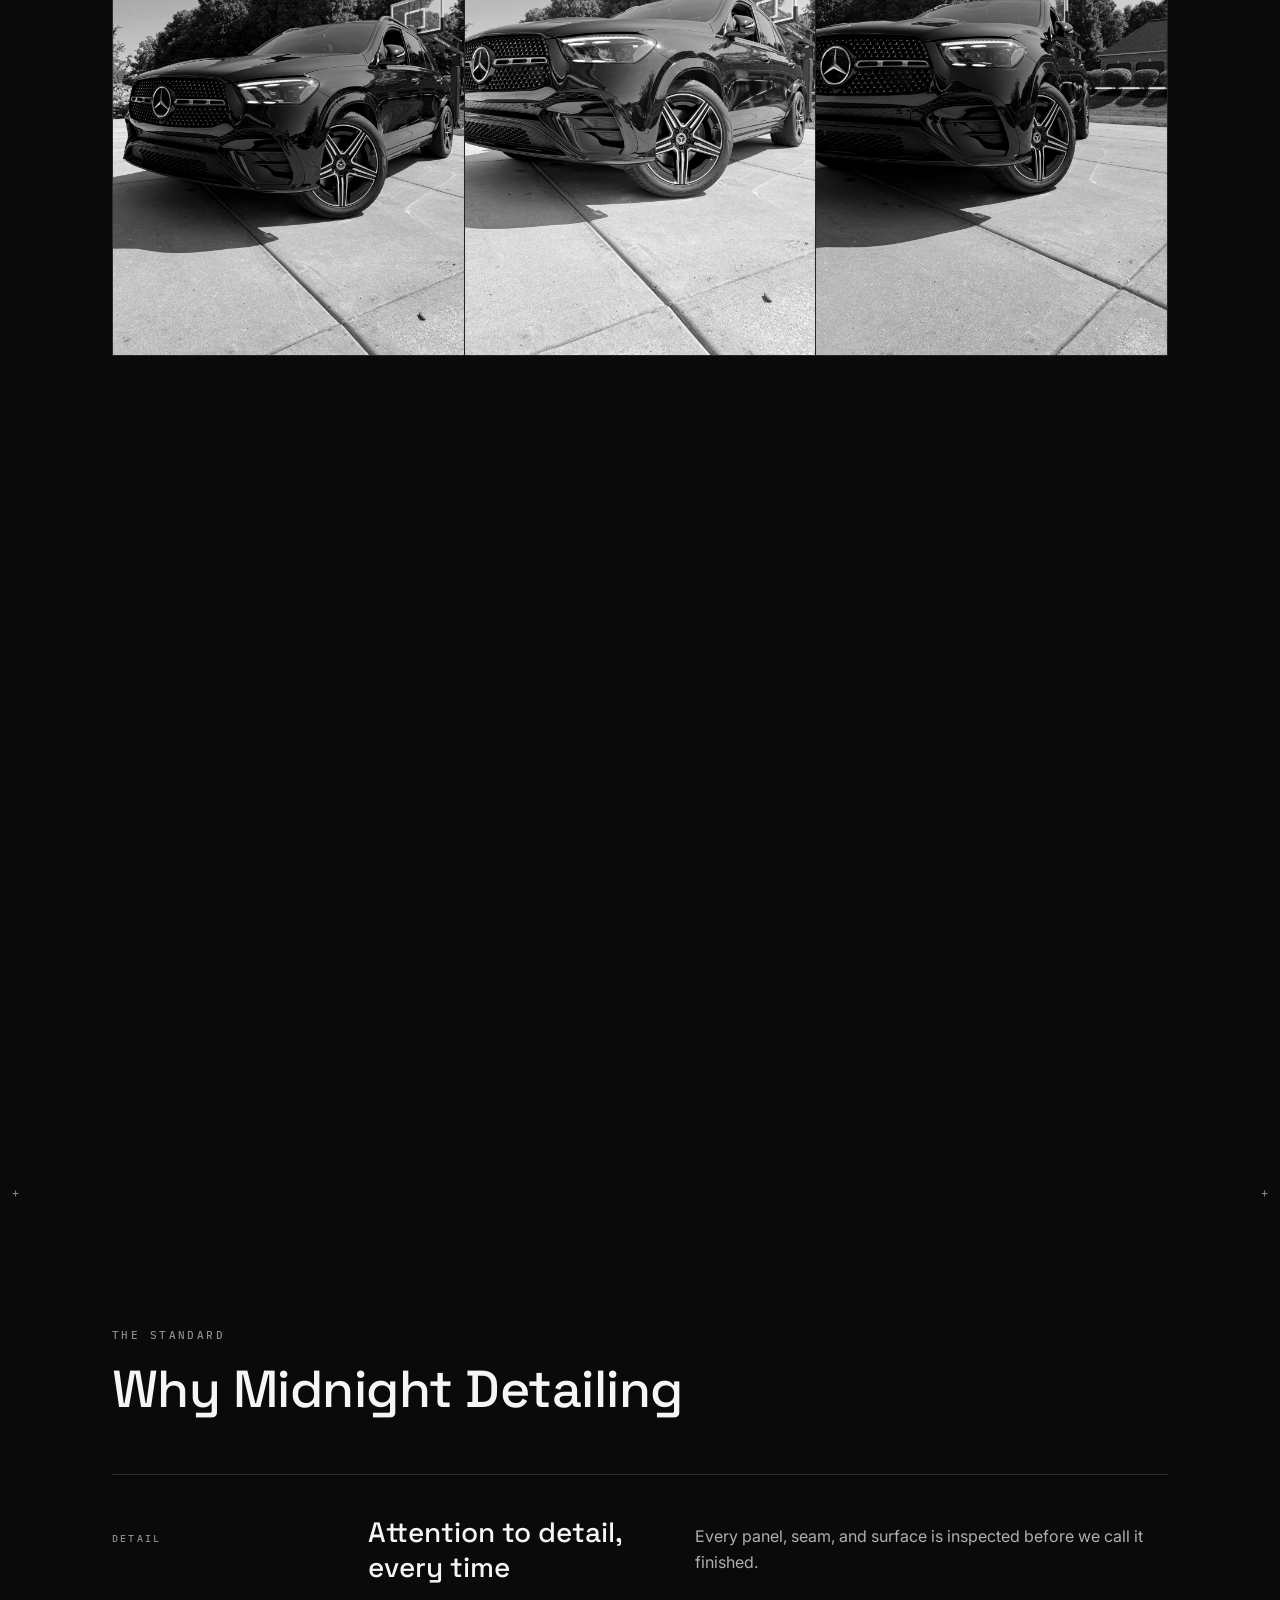
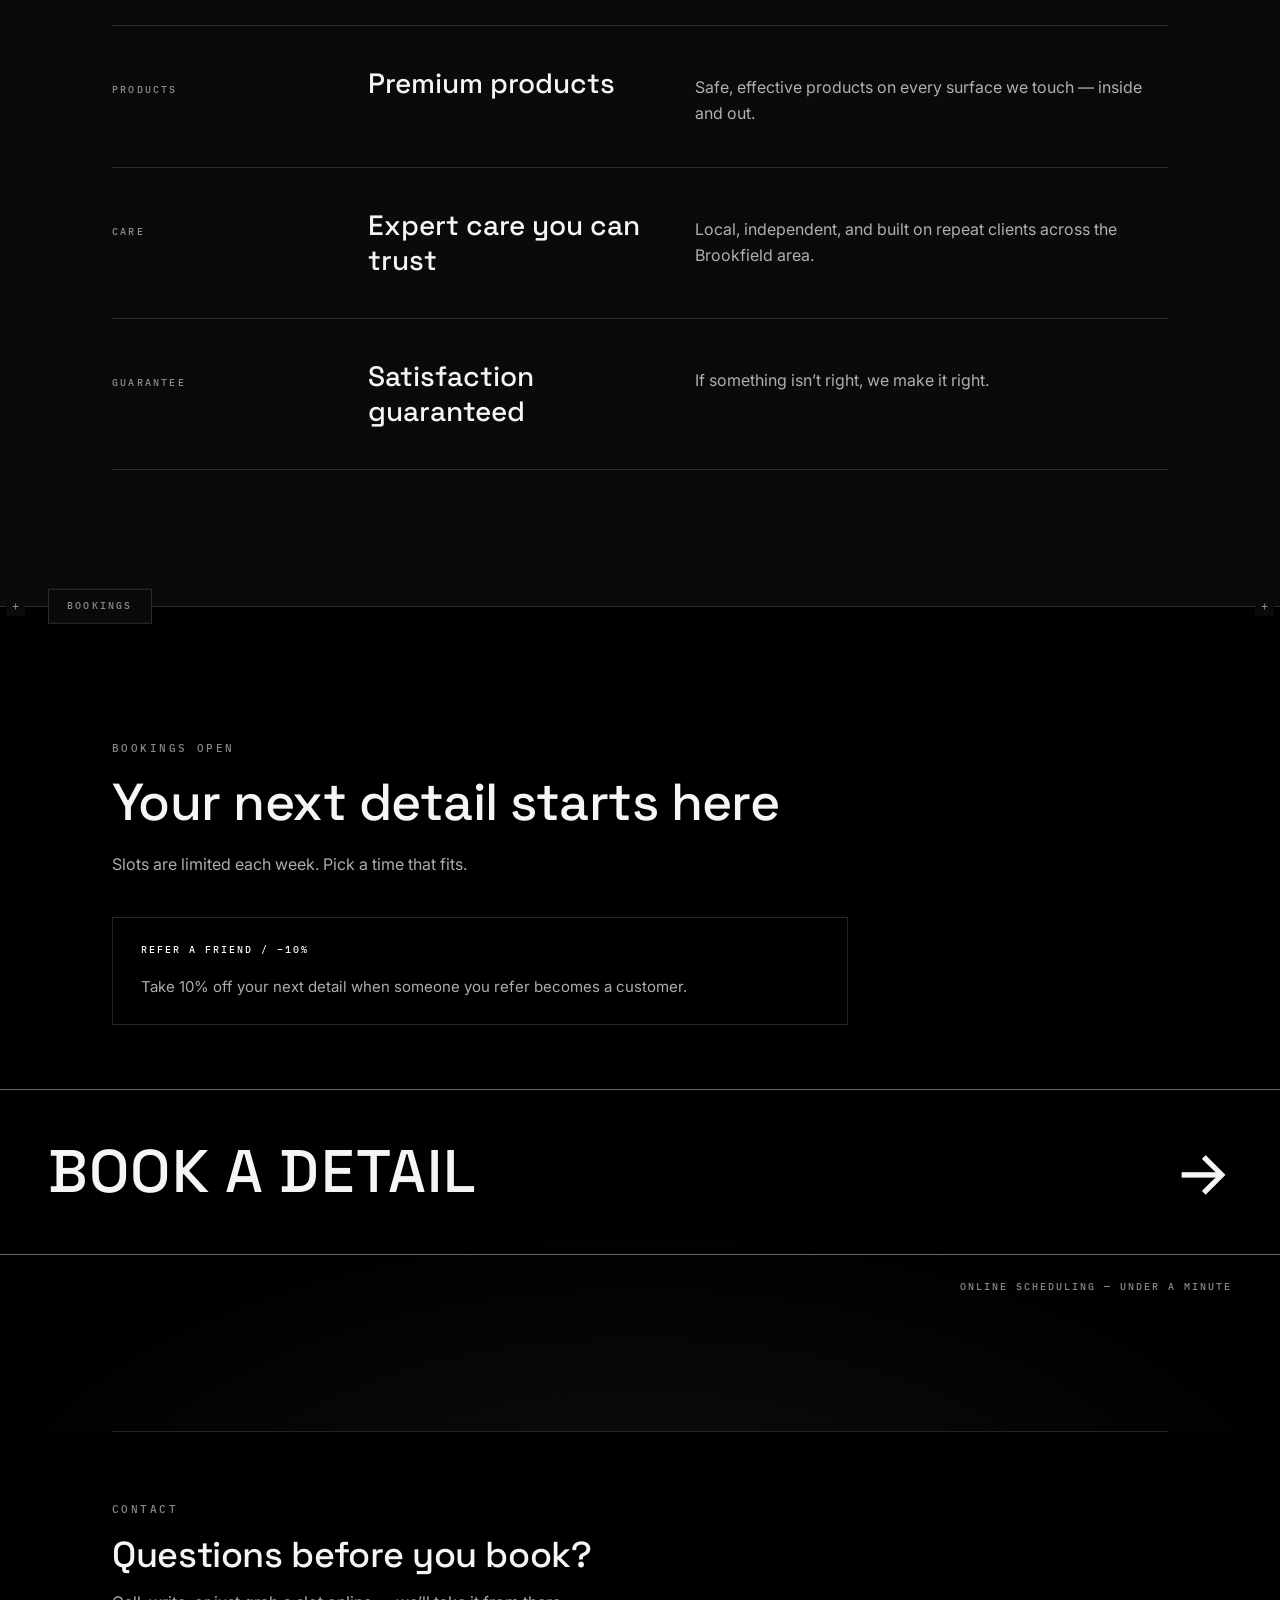
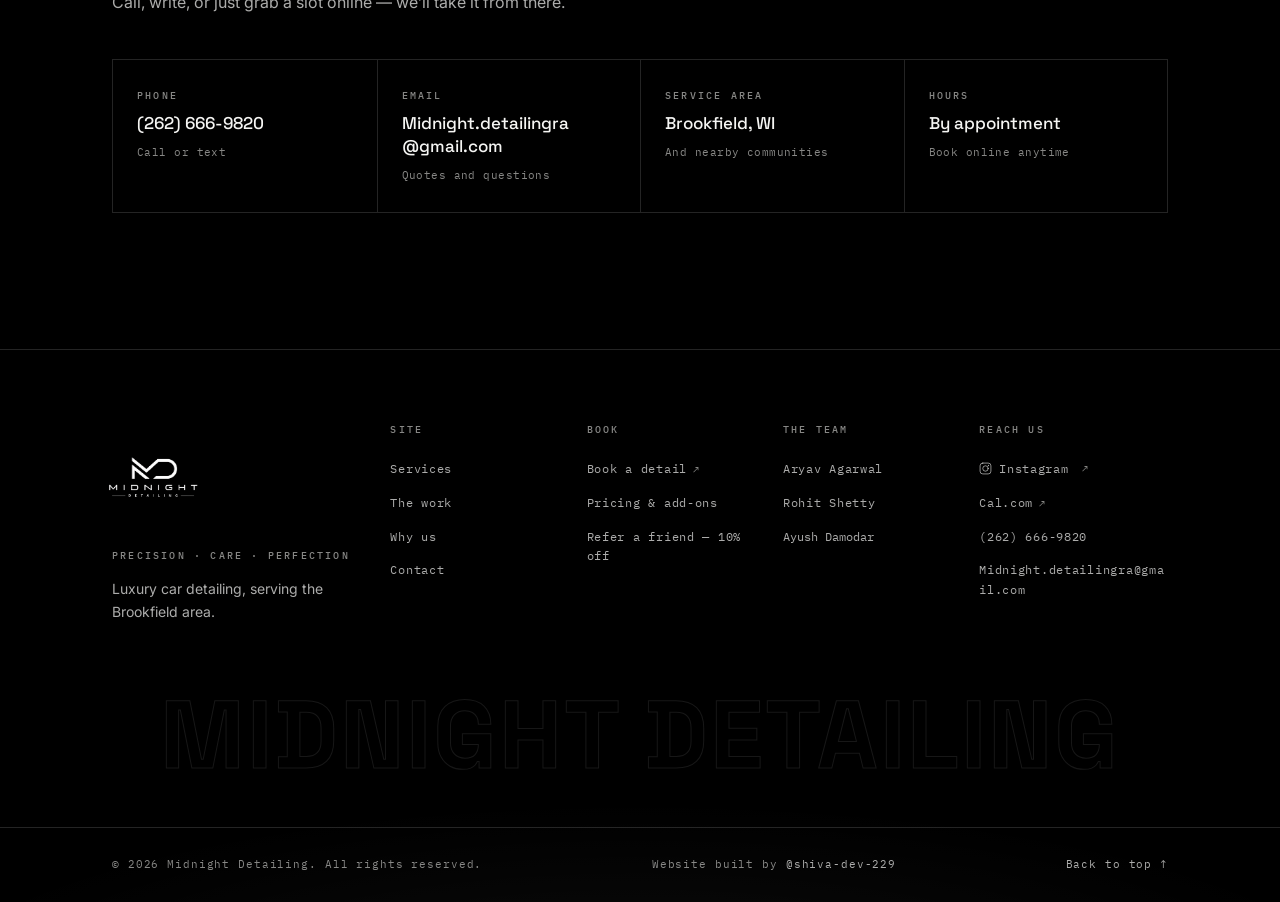
==== commit f081d9d3: "Client wanted some small changes and additions" ====
--- a/index.html
+++ b/index.html
@@ -1512,19 +1512,16 @@
         <p class="gallery-line reveal">Recent details, documented before we hand back the keys.</p>
         <div class="gallery-grid">
           <div class="tile reveal">
-            <span class="tile-tag" aria-hidden="true">Mazda / 01</span>
-            <span class="tile-empty" aria-hidden="true">Photo coming soon</span>
-            <img src="assets/gallery/web/mazda-01.jpg" alt="Freshly washed red SUV in the driveway, front view" loading="lazy" onerror="this.style.display='none';">
+            <span class="tile-tag" aria-hidden="true">Acura / 01</span>
+            <img src="assets/gallery/web/acura-01.jpg" alt="Red Acura SUV side profile mid-wash, soap suds on the paint, golden hour light" loading="lazy" onerror="this.style.display='none';">
           </div>
           <div class="tile reveal">
-            <span class="tile-tag" aria-hidden="true">Mazda / 02</span>
-            <span class="tile-empty" aria-hidden="true">Photo coming soon</span>
-            <img src="assets/gallery/web/mazda-02.jpg" alt="Red SUV mid-detail with suds rinsed off the paint" loading="lazy" onerror="this.style.display='none';">
+            <span class="tile-tag" aria-hidden="true">Acura / 02</span>
+            <img src="assets/gallery/web/acura-02.jpg" alt="Red Acura low-angle side profile during detail, water spray catching the sun" loading="lazy" onerror="this.style.display='none';">
           </div>
           <div class="tile reveal">
-            <span class="tile-tag" aria-hidden="true">Mazda / 03</span>
-            <span class="tile-empty" aria-hidden="true">Photo coming soon</span>
-            <img src="assets/gallery/web/mazda-03.jpg" alt="Red SUV side profile after an exterior detail, sun catching the paint" loading="lazy" onerror="this.style.display='none';">
+            <span class="tile-tag" aria-hidden="true">Acura / 03</span>
+            <img src="assets/gallery/web/acura-03.jpg" alt="Red Acura RDX front three-quarter view mid-detail, soap suds on driveway, Acura badge visible" loading="lazy" onerror="this.style.display='none';">
           </div>
           <div class="tile reveal">
             <span class="tile-tag" aria-hidden="true">Mercedes / 01</span>
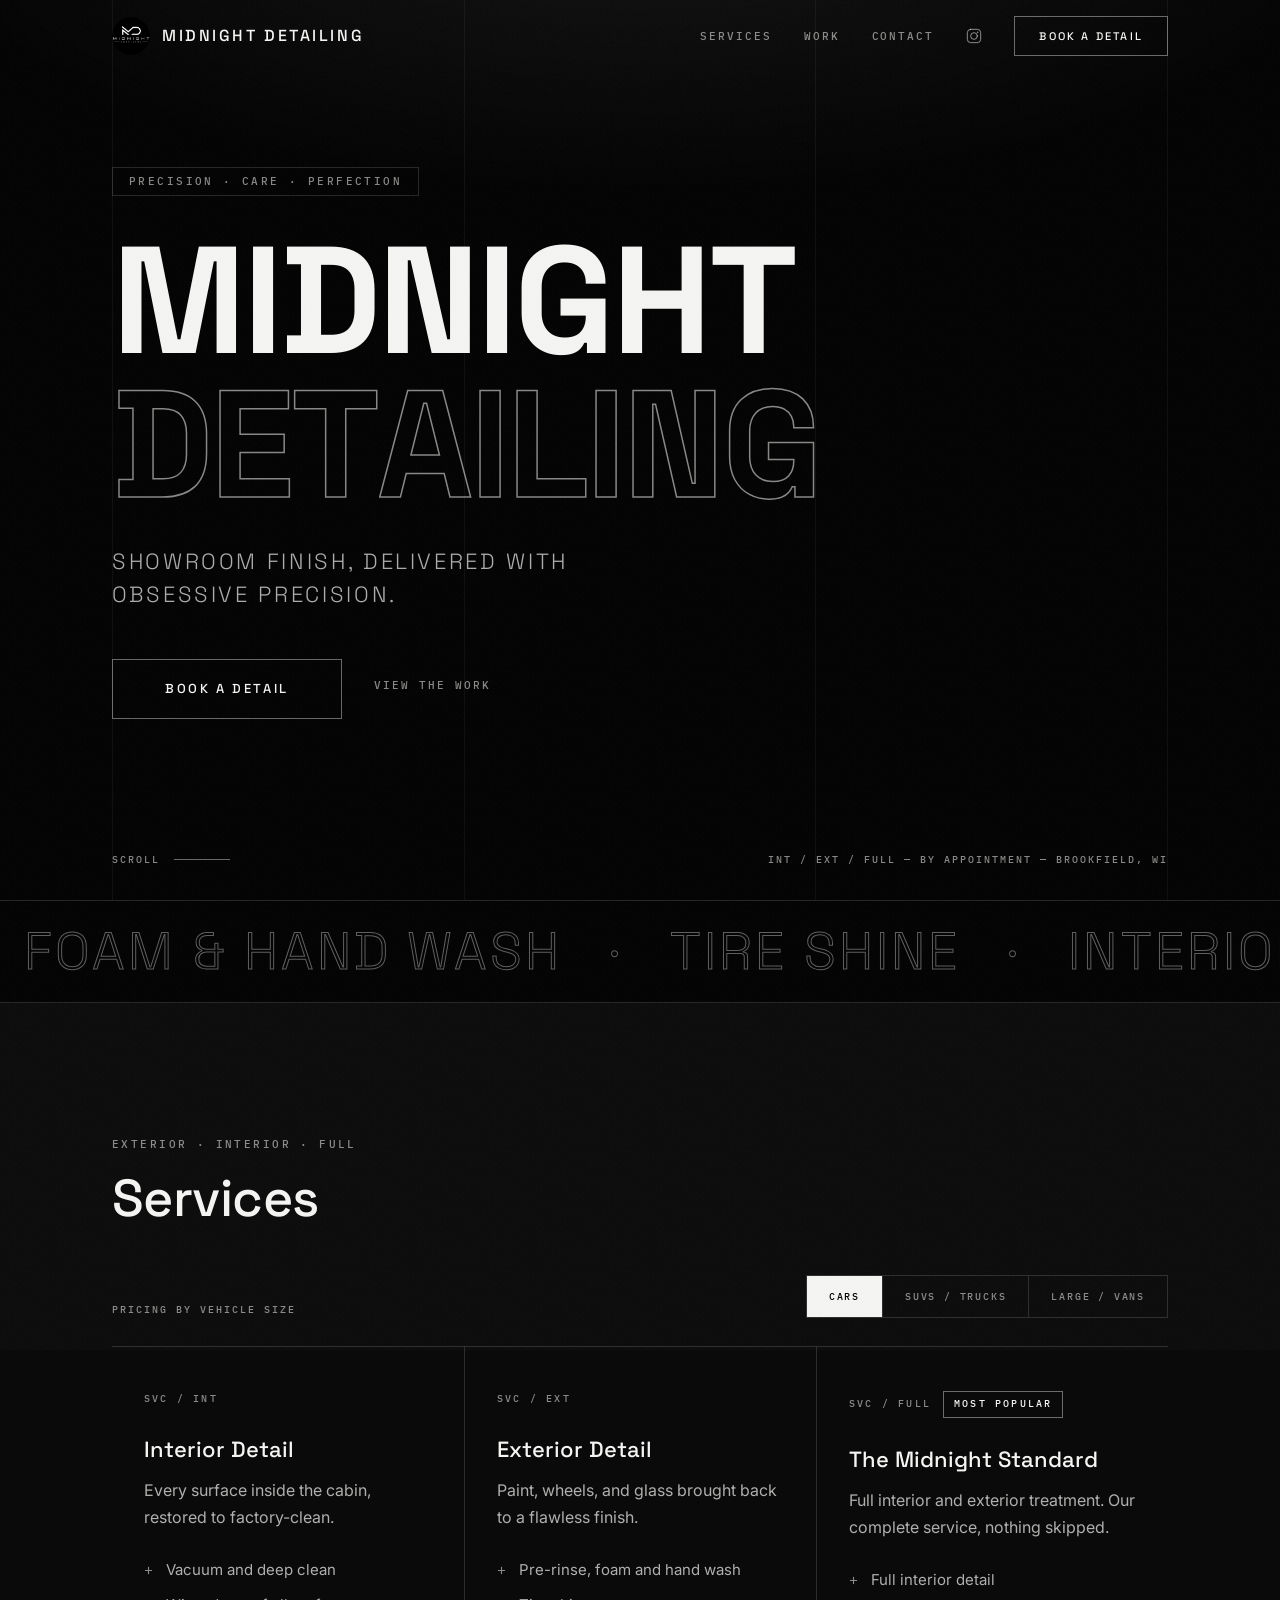
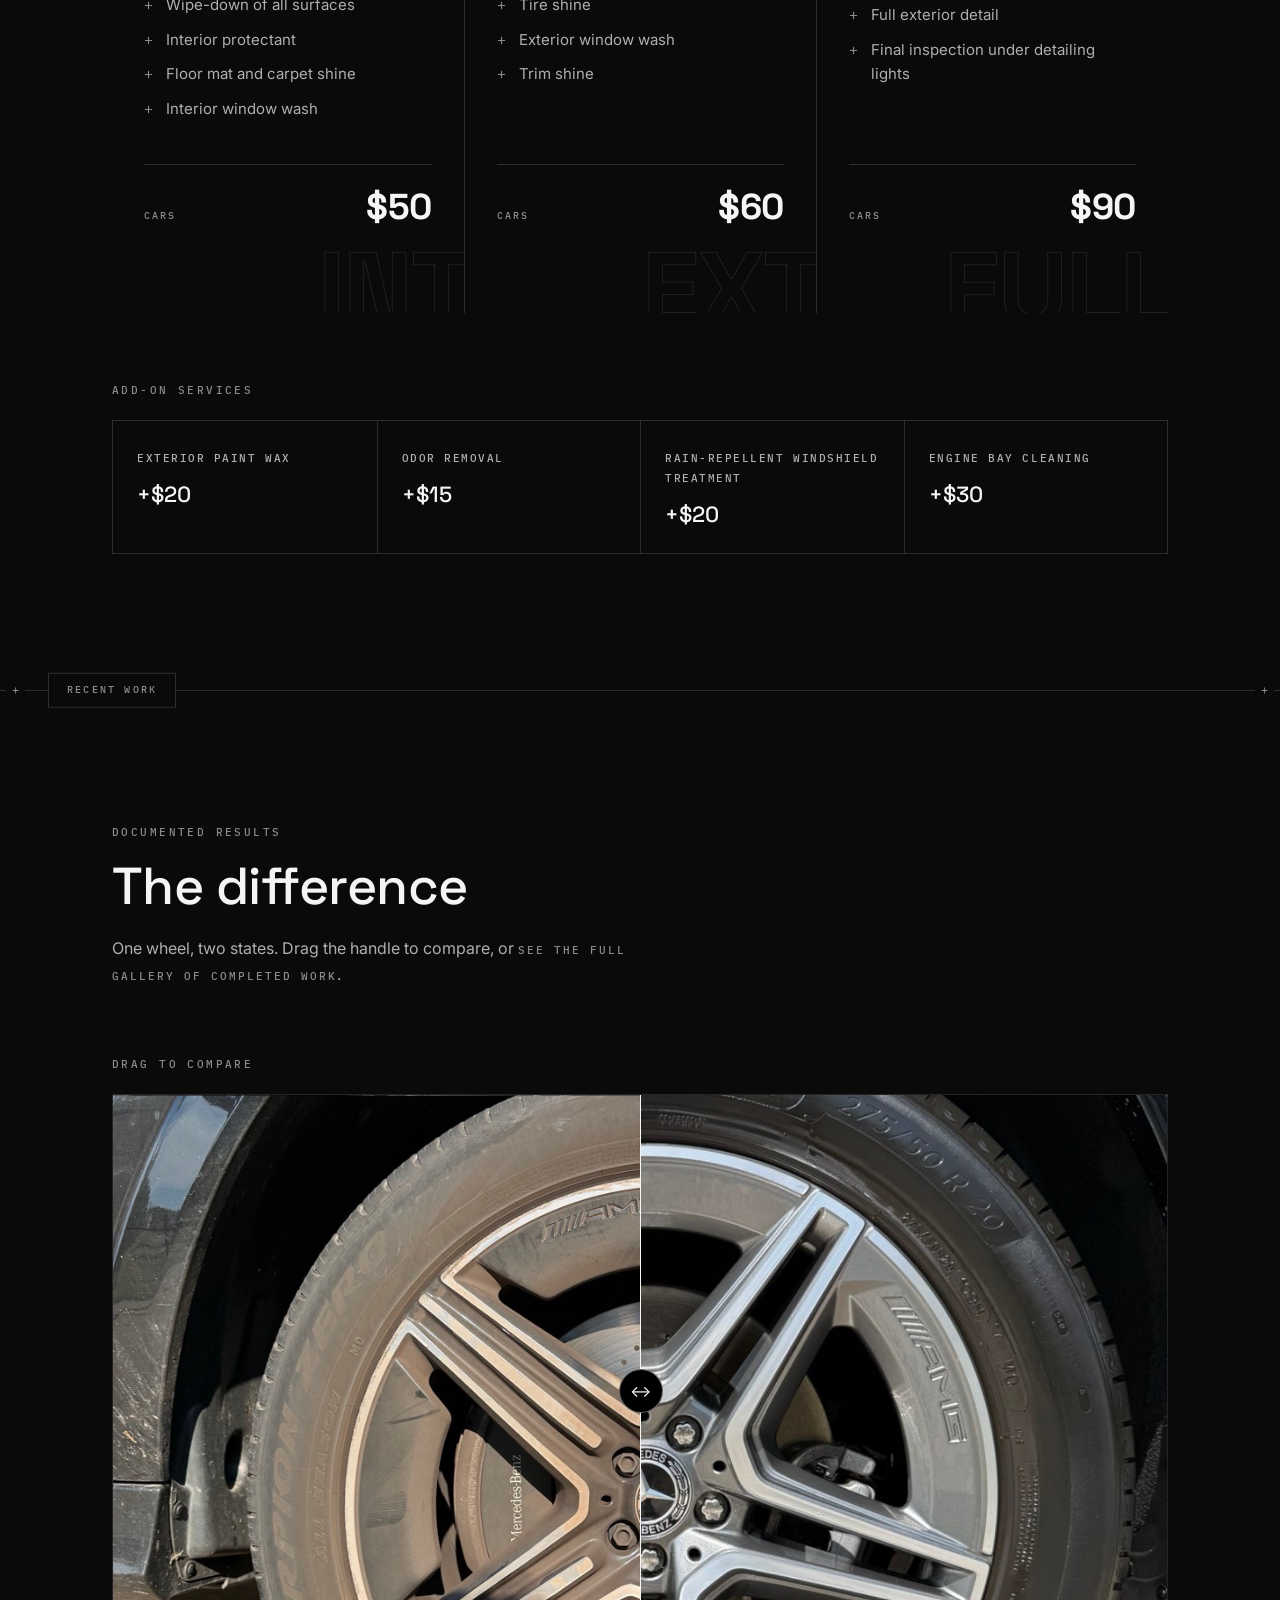
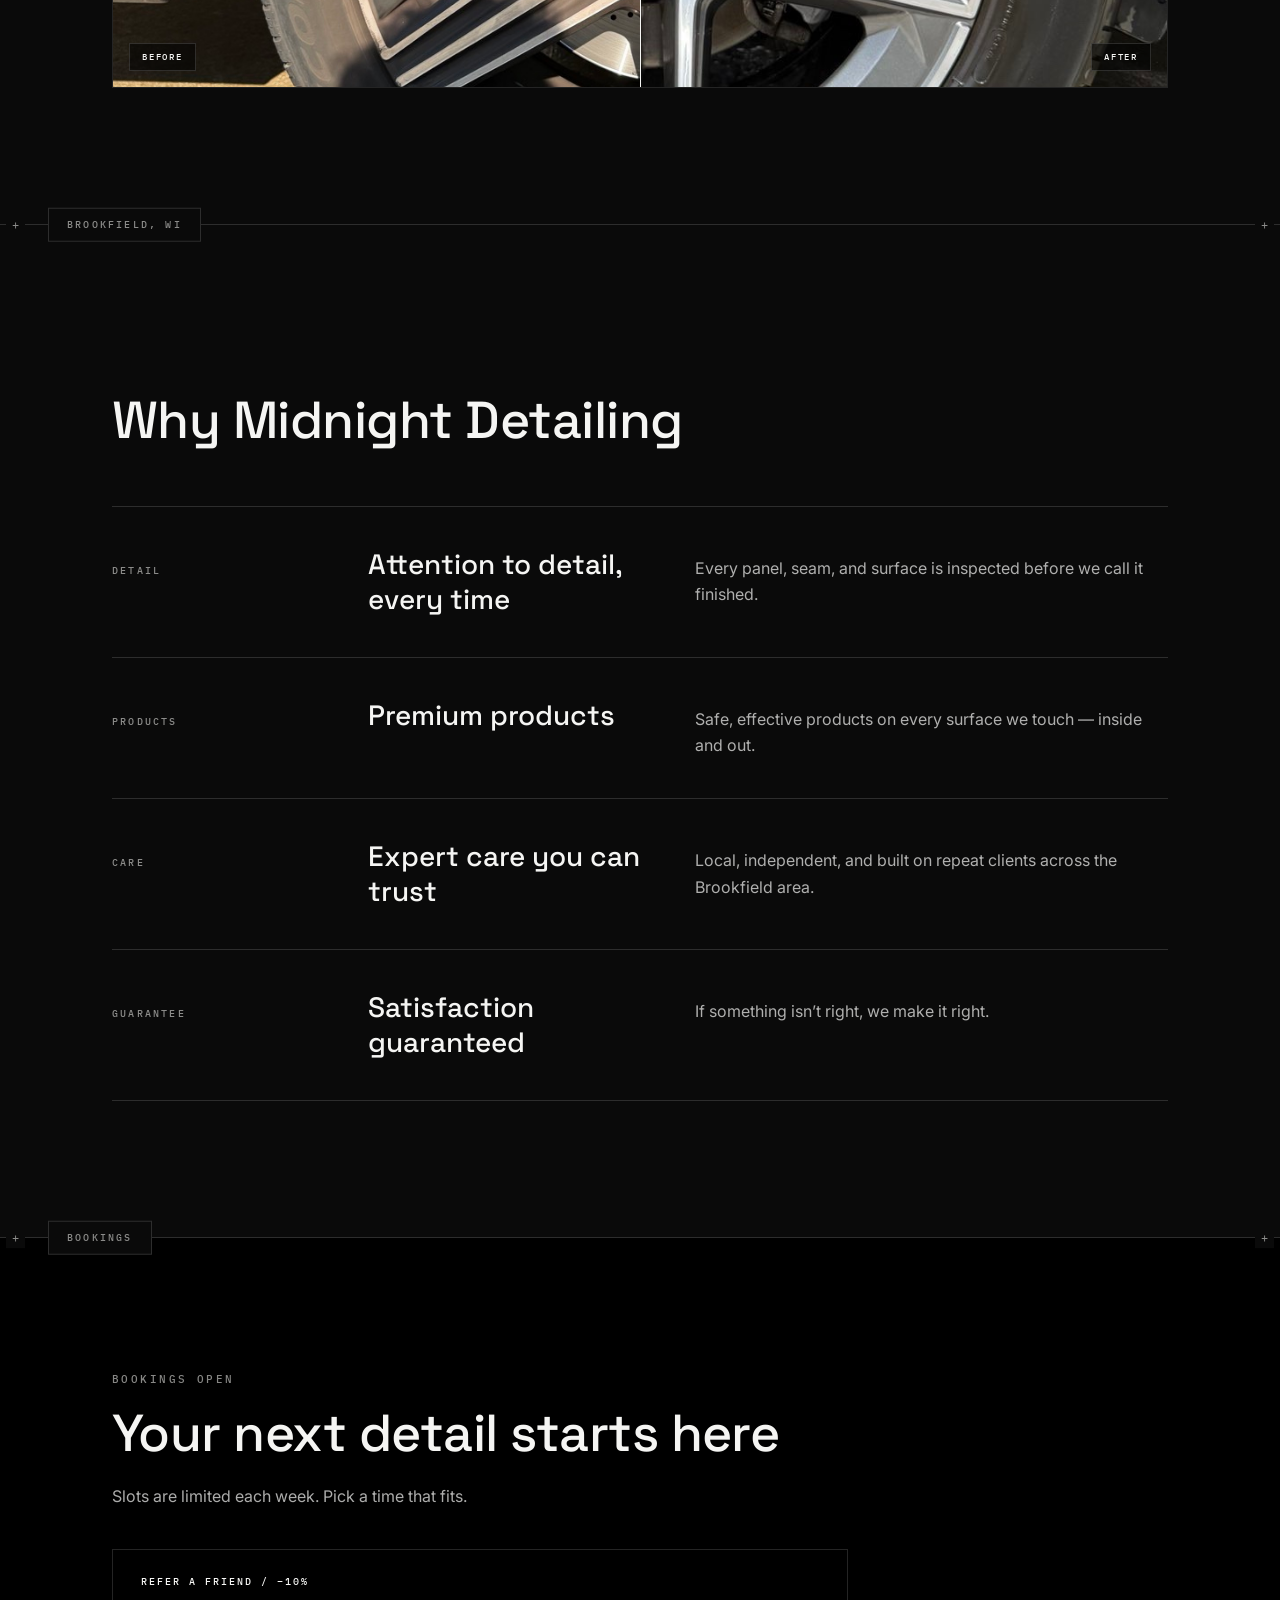
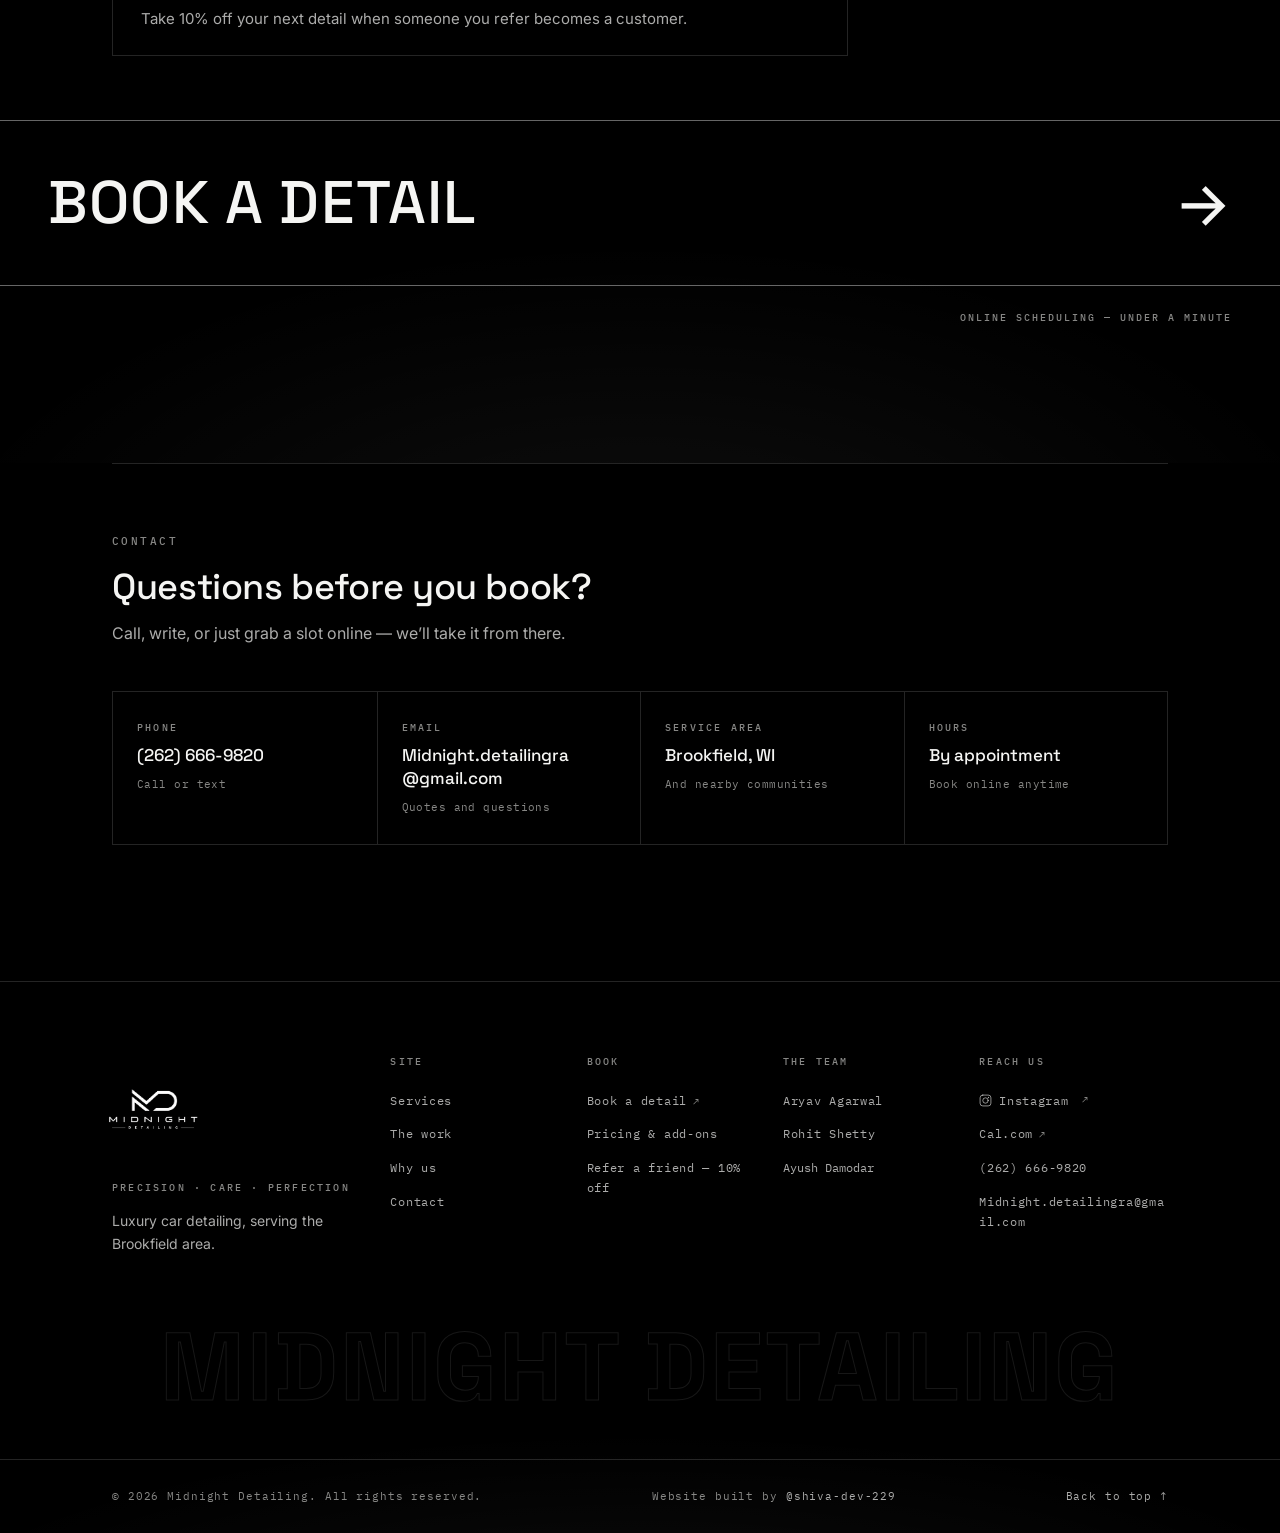
==== commit 9a1e3d6e: "Add gallery and Mercedes cuts pages; extract shared stylesheet - Split shared CSS into styles.css, l" ====
--- a/index.html
+++ b/index.html
@@ -36,1334 +36,7 @@
   <link rel="preconnect" href="https://fonts.googleapis.com">
   <link rel="preconnect" href="https://fonts.gstatic.com" crossorigin>
   <link href="https://fonts.googleapis.com/css2?family=Space+Grotesk:wght@300;500;700&family=Inter:wght@400;500&family=IBM+Plex+Mono:wght@400;500&display=swap" rel="stylesheet">
-  <style>
-    /* ============ TOKENS ============ */
-    :root {
-      --bg-base:        #0a0a0a;
-      --bg-deep:        #000000;
-      --text-primary:   #f5f5f3;
-      --text-secondary: rgba(245, 245, 243, 0.70);
-      --text-muted:     rgba(245, 245, 243, 0.55);
-      --hairline:       rgba(255, 255, 255, 0.14);
-      --hairline-strong:rgba(255, 255, 255, 0.40);
-      --hairline-ghost: rgba(255, 255, 255, 0.05);
-      --font-display: "Space Grotesk", "Helvetica Neue", Arial, sans-serif;
-      --font-body:    "Inter", -apple-system, "Segoe UI", Roboto, sans-serif;
-      --font-mono:    "IBM Plex Mono", "SF Mono", Menlo, Consolas, monospace;
-      --ease: cubic-bezier(0.16, 1, 0.3, 1);
-      --pad-x: clamp(1.25rem, 5vw, 3rem);
-    }
-
-    /* ============ BASE ============ */
-    *, *::before, *::after { box-sizing: border-box; }
-
-    html { scroll-behavior: smooth; }
-
-    body {
-      margin: 0;
-      background: var(--bg-base);
-      color: var(--text-secondary);
-      font-family: var(--font-body);
-      font-size: 1rem;
-      line-height: 1.65;
-      -webkit-font-smoothing: antialiased;
-      overflow-x: hidden;
-    }
-
-    @media (max-width: 767px) {
-      body { font-size: 0.9375rem; }
-    }
-
-    ::selection { background: #f5f5f3; color: #000; }
-
-    h1, h2, h3 {
-      font-family: var(--font-display);
-      font-weight: 500;
-      color: var(--text-primary);
-      margin: 0;
-    }
-
-    p { margin: 0; }
-
-    section { scroll-margin-top: 4.5rem; }
-
-    .wrap {
-      max-width: 72rem;
-      margin-inline: auto;
-      padding-inline: var(--pad-x);
-    }
-
-    .section-pad { padding-block: clamp(5rem, 12vw, 8.5rem); }
-
-    .eyebrow {
-      font-family: var(--font-mono);
-      font-size: 0.6875rem;
-      font-weight: 500;
-      letter-spacing: 0.22em;
-      line-height: 1;
-      text-transform: uppercase;
-      color: var(--text-muted);
-    }
-
-    .section-header {
-      font-size: clamp(1.875rem, 4.5vw, 3.25rem);
-      letter-spacing: -0.01em;
-      line-height: 1.1;
-      margin-top: 1.25rem;
-    }
-
-    /* ============ ATMOSPHERE: grain ============ */
-    .noise {
-      position: fixed;
-      inset: -50%;
-      width: 200%;
-      height: 200%;
-      z-index: 30;
-      pointer-events: none;
-      opacity: 0.05;
-      background-image: url("data:image/svg+xml,%3Csvg xmlns='http://www.w3.org/2000/svg' width='120' height='120'%3E%3Cfilter id='n'%3E%3CfeTurbulence type='fractalNoise' baseFrequency='0.85' numOctaves='2'/%3E%3CfeColorMatrix type='saturate' values='0'/%3E%3C/filter%3E%3Crect width='120' height='120' filter='url(%23n)'/%3E%3C/svg%3E");
-    }
-
-    /* ============ SCROLL PROGRESS ============ */
-    #progress {
-      position: fixed;
-      top: 0; left: 0;
-      width: 100%;
-      height: 2px;
-      background: var(--text-primary);
-      transform: scaleX(0);
-      transform-origin: left;
-      z-index: 60;
-      pointer-events: none;
-    }
-
-    /* ============ CTA ============ */
-    .cta {
-      display: inline-block;
-      padding: 1.125rem 3.25rem;
-      background: transparent;
-      border: 1px solid var(--hairline-strong);
-      border-radius: 0;
-      color: var(--text-primary);
-      font-family: var(--font-display);
-      font-size: 0.8125rem;
-      font-weight: 500;
-      letter-spacing: 0.2em;
-      text-transform: uppercase;
-      text-decoration: none;
-      white-space: nowrap;
-      transition: background-color .35s var(--ease),
-                  color .35s var(--ease),
-                  border-color .35s var(--ease);
-    }
-    .cta:hover {
-      background: var(--text-primary);
-      color: var(--bg-deep);
-      border-color: var(--text-primary);
-    }
-    .cta:focus-visible {
-      outline: 1px solid var(--text-primary);
-      outline-offset: 4px;
-    }
-    .cta--small { padding: 0.625rem 1.5rem; font-size: 0.6875rem; }
-
-    a:focus-visible {
-      outline: 1px solid var(--text-primary);
-      outline-offset: 4px;
-    }
-
-    /* ============ NAV ============ */
-    .site-nav {
-      position: fixed;
-      top: 0; left: 0; right: 0;
-      z-index: 50;
-      border-bottom: 1px solid transparent;
-      transition: background-color .4s var(--ease), border-color .4s var(--ease);
-    }
-    .site-nav.scrolled {
-      background: rgba(0, 0, 0, 0.72);
-      -webkit-backdrop-filter: blur(14px);
-      backdrop-filter: blur(14px);
-      border-bottom-color: var(--hairline);
-    }
-    .site-nav .wrap {
-      display: flex;
-      align-items: center;
-      justify-content: space-between;
-      gap: 1rem;
-      padding-block: 1rem;
-    }
-    .brand {
-      display: flex;
-      align-items: center;
-      gap: 0.75rem;
-      text-decoration: none;
-    }
-    .brand img { height: 38px; width: auto; display: block; border-radius: 50%; }
-    .wordmark {
-      display: inline;
-      font-family: var(--font-display);
-      font-weight: 500;
-      font-size: 1rem;
-      letter-spacing: 0.16em;
-      text-transform: uppercase;
-      color: var(--text-primary);
-      white-space: nowrap;
-    }
-    .nav-links {
-      display: flex;
-      align-items: center;
-      gap: 2rem;
-    }
-    .nav-links .nav-link {
-      font-family: var(--font-mono);
-      font-size: 0.6875rem;
-      font-weight: 500;
-      letter-spacing: 0.18em;
-      text-transform: uppercase;
-      text-decoration: none;
-      color: var(--text-muted);
-      transition: color .3s var(--ease);
-    }
-    .nav-links .nav-link:hover { color: var(--text-primary); }
-    .nav-ig {
-      display: flex;
-      align-items: center;
-      color: var(--text-muted);
-      transition: color .3s var(--ease);
-    }
-    .nav-ig:hover { color: var(--text-primary); }
-    @media (max-width: 767px) {
-      .nav-links .nav-link { display: none; }
-    }
-    @media (max-width: 480px) {
-      /* badge-only brand: logo + full CTA can't share 360px with the wordmark */
-      .wordmark { display: none; }
-      .cta--small { padding: 0.625rem 1rem; }
-    }
-
-    /* ============ HERO ============ */
-    .hero {
-      position: relative;
-      background: var(--bg-deep);
-      min-height: 100svh;
-      display: flex;
-      align-items: center;
-      overflow: hidden;
-      padding-top: 5rem;
-      padding-bottom: 6rem;
-    }
-    .hero::before {
-      content: "";
-      position: absolute;
-      inset: 0;
-      pointer-events: none;
-      background: radial-gradient(ellipse 90% 55% at 50% -15%, rgba(255,255,255,0.08), transparent 70%);
-    }
-    /* blueprint column grid */
-    .hero-cols {
-      position: absolute;
-      inset: 0;
-      max-width: 72rem;
-      margin-inline: auto;
-      padding-inline: var(--pad-x);
-      display: flex;
-      pointer-events: none;
-    }
-    .hero-cols div {
-      flex: 1;
-      border-left: 1px solid var(--hairline-ghost);
-    }
-    .hero-cols div:last-child { border-right: 1px solid var(--hairline-ghost); }
-    /* inspection light: one pass down the hero on load */
-    .scan {
-      position: absolute;
-      left: 0;
-      width: 100%;
-      height: 1px;
-      top: -5%;
-      background: linear-gradient(90deg, transparent, rgba(255,255,255,0.65), transparent);
-      box-shadow: 0 0 32px 3px rgba(255,255,255,0.22);
-      pointer-events: none;
-      opacity: 0;
-      animation: scan 2.8s var(--ease) 1s 1 both;
-    }
-    @keyframes scan {
-      0%   { top: -5%;  opacity: 0; }
-      12%  { opacity: 1; }
-      85%  { opacity: 1; }
-      100% { top: 105%; opacity: 0; }
-    }
-
-    /* cursor-following light (hover devices only) */
-    .spot {
-      position: absolute;
-      inset: 0;
-      pointer-events: none;
-      background: radial-gradient(560px circle at var(--mx, 50%) var(--my, 30%), rgba(255,255,255,0.06), transparent 65%);
-      opacity: 0;
-      transition: opacity .6s var(--ease);
-    }
-    .hero.spot-on .spot { opacity: 1; }
-
-    .hero .wrap {
-      position: relative;
-      width: 100%;
-    }
-    .hero .eyebrow {
-      display: inline-block;
-      padding: 0.5rem 1rem;
-      border: 1px solid var(--hairline);
-      animation: rise .8s var(--ease) .2s both;
-    }
-    .hero-title {
-      font-size: clamp(3rem, 14vw, 9.5rem);
-      font-weight: 700;
-      letter-spacing: -0.02em;
-      line-height: 0.95;
-      text-transform: uppercase;
-      margin-block: 2rem 1.75rem;
-    }
-    .hero-title .line {
-      display: block;
-      overflow: hidden;
-      padding-bottom: 0.06em; /* keep descender-free glyph edges unclipped */
-      margin-bottom: -0.06em;
-    }
-    .hero-title .ch {
-      display: inline-block;
-      transform: translateY(120%);
-      animation: chRise .9s var(--ease) calc(0.45s + var(--i) * 0.045s) forwards;
-    }
-    @keyframes chRise { to { transform: none; } }
-    .line--outline .ch {
-      color: transparent;
-      -webkit-text-stroke: 1.5px rgba(245, 245, 243, 0.55);
-    }
-    @supports not (-webkit-text-stroke: 1px #fff) {
-      .line--outline .ch { color: var(--text-muted); }
-    }
-    .hero .subline {
-      font-family: var(--font-display);
-      font-weight: 300;
-      font-size: clamp(1rem, 2.5vw, 1.375rem);
-      letter-spacing: 0.12em;
-      line-height: 1.5;
-      text-transform: uppercase;
-      color: var(--text-secondary);
-      max-width: 40ch;
-      margin-bottom: 3rem;
-      animation: rise .8s var(--ease) 1.35s both;
-    }
-    .hero-actions {
-      display: flex;
-      align-items: center;
-      gap: 2rem;
-      flex-wrap: wrap;
-      animation: rise .8s var(--ease) 1.5s both;
-    }
-    .ghost-link {
-      font-family: var(--font-mono);
-      font-size: 0.6875rem;
-      font-weight: 500;
-      letter-spacing: 0.18em;
-      text-transform: uppercase;
-      color: var(--text-muted);
-      text-decoration: none;
-      border-bottom: 1px solid transparent;
-      padding-bottom: 0.375rem;
-      transition: color .3s var(--ease), border-color .3s var(--ease);
-    }
-    .ghost-link:hover { color: var(--text-primary); border-bottom-color: var(--hairline-strong); }
-
-    .hero-hud {
-      position: absolute;
-      bottom: 2rem;
-      left: 0; right: 0;
-      display: flex;
-      align-items: center;
-      justify-content: space-between;
-      gap: 1rem;
-      max-width: 72rem;
-      margin-inline: auto;
-      padding-inline: var(--pad-x);
-      font-family: var(--font-mono);
-      font-size: 0.625rem;
-      font-weight: 500;
-      letter-spacing: 0.2em;
-      text-transform: uppercase;
-      color: var(--text-muted);
-      animation: rise .8s var(--ease) 1.8s both;
-    }
-    .scroll-cue { display: flex; align-items: center; gap: 0.875rem; }
-    .cue-line {
-      display: inline-block;
-      width: 56px;
-      height: 1px;
-      background: var(--hairline-strong);
-      transform-origin: left;
-      animation: cue 2.4s var(--ease) infinite;
-    }
-    @keyframes cue {
-      0%   { transform: scaleX(0);   opacity: 0; }
-      45%  { transform: scaleX(1);   opacity: 1; }
-      100% { transform: scaleX(1);   opacity: 0; }
-    }
-    @media (max-width: 639px) {
-      .hero-hud .hud-meta { display: none; }
-    }
-
-    @keyframes rise {
-      from { opacity: 0; transform: translateY(18px); }
-      to   { opacity: 1; transform: none; }
-    }
-
-    /* ============ MARQUEE ============ */
-    .marquee {
-      overflow: hidden;
-      border-block: 1px solid var(--hairline);
-      background: var(--bg-deep);
-      padding-block: 1.375rem;
-      user-select: none;
-    }
-    .marquee-track {
-      display: flex;
-      width: max-content;
-      animation: marquee 46s linear infinite;
-    }
-    .marquee-seg {
-      display: flex;
-      flex-shrink: 0;
-      white-space: nowrap;
-      font-family: var(--font-display);
-      font-weight: 300;
-      font-size: clamp(1.75rem, 4.5vw, 3.25rem);
-      line-height: 1.1;
-      letter-spacing: 0.06em;
-      text-transform: uppercase;
-      color: transparent;
-      -webkit-text-stroke: 1px rgba(245, 245, 243, 0.38);
-    }
-    @supports not (-webkit-text-stroke: 1px #fff) {
-      .marquee-seg { color: var(--text-muted); }
-    }
-    .marquee-seg span { padding-inline: 1.5rem; }
-    @keyframes marquee { to { transform: translateX(-50%); } }
-
-    /* ============ REVEALS (IO-driven, cross-browser) ============ */
-    .js .reveal {
-      opacity: 0;
-      transform: translateY(26px);
-      transition: opacity .9s var(--ease), transform .9s var(--ease);
-    }
-    .js .reveal.in { opacity: 1; transform: none; }
-    .js .reveal:nth-child(2) { transition-delay: .08s; }
-    .js .reveal:nth-child(3) { transition-delay: .16s; }
-    .js .reveal:nth-child(4) { transition-delay: .24s; }
-    .js .reveal:nth-child(5) { transition-delay: .32s; }
-    .js .reveal:nth-child(6) { transition-delay: .40s; }
-
-    /* ============ SHUT-LINE (signature) ============ */
-    .shut-line {
-      position: relative;
-      height: 1px;
-      width: 100%;
-    }
-    .shut-line::before, .shut-line::after {
-      content: "+";
-      position: absolute;
-      top: 50%;
-      transform: translateY(-50%);
-      font-family: var(--font-mono);
-      font-size: 0.75rem;
-      color: var(--text-muted);
-      background: var(--bg-base);
-      padding-inline: 0.375rem;
-      z-index: 1;
-    }
-    .shut-line::before { left: 0.375rem; }
-    .shut-line::after  { right: 0.375rem; }
-    .shut-track {
-      position: absolute;
-      inset: 0;
-      background: var(--hairline);
-      transform-origin: left;
-    }
-    .js .shut-line .shut-track {
-      transform: scaleX(0);
-      transition: transform 1.1s var(--ease);
-    }
-    .js .shut-line.in .shut-track { transform: scaleX(1); }
-    .shut-line-label {
-      position: absolute;
-      top: 50%;
-      left: var(--pad-x);
-      transform: translateY(-50%);
-      background: var(--bg-base);
-      padding: .5rem 1.125rem;
-      border: 1px solid var(--hairline);
-      font-family: var(--font-mono);
-      font-size: .625rem;
-      font-weight: 500;
-      letter-spacing: .22em;
-      text-transform: uppercase;
-      color: var(--text-muted);
-      white-space: nowrap;
-      z-index: 2;
-    }
-    .js .shut-line .shut-line-label {
-      opacity: 0;
-      transition: opacity .9s var(--ease) .2s;
-    }
-    .js .shut-line.in .shut-line-label { opacity: 1; }
-
-    /* ============ SERVICES ============ */
-    .svc-toolbar {
-      display: flex;
-      justify-content: space-between;
-      align-items: flex-end;
-      gap: 1.5rem 2rem;
-      flex-wrap: wrap;
-      margin-top: 3rem;
-    }
-    .toolbar-note {
-      font-family: var(--font-mono);
-      font-size: 0.625rem;
-      font-weight: 500;
-      letter-spacing: 0.2em;
-      text-transform: uppercase;
-      color: var(--text-muted);
-    }
-    .veh-toggle { display: flex; border: 1px solid var(--hairline); }
-    .veh-btn {
-      appearance: none;
-      background: transparent;
-      border: 0;
-      border-left: 1px solid var(--hairline);
-      color: var(--text-muted);
-      font-family: var(--font-mono);
-      font-size: 0.625rem;
-      font-weight: 500;
-      letter-spacing: 0.18em;
-      text-transform: uppercase;
-      padding: 0.875rem 1.375rem;
-      cursor: pointer;
-      transition: background-color .3s var(--ease), color .3s var(--ease);
-    }
-    .veh-btn:first-child { border-left: 0; }
-    .veh-btn:hover { color: var(--text-primary); }
-    .veh-btn[aria-pressed="true"] { background: var(--text-primary); color: var(--bg-deep); }
-    .veh-btn:focus-visible { outline: 1px solid var(--text-primary); outline-offset: 3px; }
-    @media (max-width: 480px) {
-      .veh-btn { padding: 0.75rem 0.875rem; letter-spacing: 0.12em; }
-    }
-
-    .services-grid {
-      display: grid;
-      grid-template-columns: repeat(3, 1fr);
-      gap: 0;
-      margin-top: 1.75rem;
-      border-top: 1px solid var(--hairline);
-    }
-    .service {
-      position: relative;
-      display: flex;
-      flex-direction: column;
-      border-left: 1px solid var(--hairline);
-      padding: 2.75rem 2rem 5.5rem;
-      overflow: hidden;
-      transition: background-color .5s var(--ease);
-    }
-    .service:first-child { border-left: 0; }
-    .service:hover { background: rgba(255, 255, 255, 0.025); }
-    .service::before {
-      content: "";
-      position: absolute;
-      top: -1px; left: 0;
-      width: 100%;
-      height: 1px;
-      background: var(--text-primary);
-      transform: scaleX(0);
-      transform-origin: left;
-      transition: transform .6s var(--ease);
-    }
-    .service:hover::before { transform: scaleX(1); }
-    .service::after {
-      content: attr(data-ghost);
-      position: absolute;
-      right: -0.375rem;
-      bottom: -1.75rem;
-      font-family: var(--font-display);
-      font-weight: 700;
-      font-size: 6.5rem;
-      line-height: 1;
-      letter-spacing: -0.02em;
-      color: transparent;
-      -webkit-text-stroke: 1px rgba(255, 255, 255, 0.09);
-      pointer-events: none;
-      transition: -webkit-text-stroke-color .5s var(--ease);
-    }
-    .service:hover::after { -webkit-text-stroke-color: rgba(255, 255, 255, 0.2); }
-    .svc-tag {
-      display: block;
-      font-family: var(--font-mono);
-      font-size: 0.625rem;
-      font-weight: 500;
-      letter-spacing: 0.22em;
-      text-transform: uppercase;
-      color: var(--text-muted);
-      margin-bottom: 1.75rem;
-    }
-    .service h3 {
-      font-size: 1.375rem;
-      letter-spacing: 0;
-      line-height: 1.25;
-      margin-bottom: 0.875rem;
-    }
-    .service .service-desc { margin-bottom: 1.75rem; }
-    .service ul {
-      list-style: none;
-      margin: 0;
-      padding: 0;
-      flex: 1 0 auto;
-    }
-    .service li {
-      padding-left: 1.375rem;
-      position: relative;
-      color: var(--text-secondary);
-      margin-bottom: 0.625rem;
-      font-size: 0.9375rem;
-    }
-    .service li::before {
-      content: "+";
-      position: absolute;
-      left: 0;
-      font-family: var(--font-mono);
-      color: var(--text-muted);
-    }
-    .svc-pop {
-      display: inline-block;
-      margin-left: 0.75rem;
-      padding: 0.25rem 0.625rem;
-      border: 1px solid var(--hairline-strong);
-      color: var(--text-primary);
-    }
-    .price-row {
-      display: flex;
-      align-items: baseline;
-      justify-content: space-between;
-      gap: 1rem;
-      margin-top: 2rem;
-      padding-top: 1.5rem;
-      border-top: 1px solid var(--hairline);
-      position: relative;
-      z-index: 1;
-    }
-    .price-label {
-      font-family: var(--font-mono);
-      font-size: 0.625rem;
-      font-weight: 500;
-      letter-spacing: 0.2em;
-      text-transform: uppercase;
-      color: var(--text-muted);
-    }
-    .price {
-      font-family: var(--font-display);
-      font-weight: 700;
-      font-size: 2.25rem;
-      line-height: 1;
-      letter-spacing: -0.01em;
-      color: var(--text-primary);
-    }
-    .price.bump { animation: priceBump .45s var(--ease); }
-    @keyframes priceBump {
-      from { opacity: 0; transform: translateY(8px); }
-      to   { opacity: 1; transform: none; }
-    }
-
-    .addons { margin-top: 4.5rem; }
-    .addons-grid {
-      display: grid;
-      grid-template-columns: repeat(4, 1fr);
-      border: 1px solid var(--hairline);
-      margin-top: 1.5rem;
-    }
-    .addon {
-      border-left: 1px solid var(--hairline);
-      padding: 1.75rem 1.5rem;
-      transition: background-color .4s var(--ease);
-    }
-    .addon:first-child { border-left: 0; }
-    .addon:hover { background: rgba(255, 255, 255, 0.025); }
-    .addon-name {
-      display: block;
-      font-family: var(--font-mono);
-      font-size: 0.6875rem;
-      font-weight: 500;
-      letter-spacing: 0.14em;
-      text-transform: uppercase;
-      color: var(--text-secondary);
-      line-height: 1.8;
-    }
-    .addon-price {
-      display: block;
-      margin-top: 0.875rem;
-      font-family: var(--font-display);
-      font-weight: 500;
-      font-size: 1.375rem;
-      line-height: 1;
-      color: var(--text-primary);
-    }
-    @media (max-width: 767px) {
-      .services-grid { grid-template-columns: 1fr; border-top: 0; }
-      .service {
-        border-left: 0;
-        border-top: 1px solid var(--hairline);
-        padding: 2.5rem 0 4.5rem;
-      }
-      .service::after { font-size: 5rem; bottom: -1.25rem; }
-      .service h3 { font-size: 1.25rem; }
-      .addons-grid { grid-template-columns: repeat(2, 1fr); }
-      .addon:nth-child(odd) { border-left: 0; }
-      .addon:nth-child(even) { border-left: 1px solid var(--hairline); }
-      .addon:nth-child(-n+2) { border-bottom: 1px solid var(--hairline); }
-    }
-
-    /* ============ GALLERY ============ */
-    .gallery-line { margin-top: 1.25rem; max-width: 52ch; }
-    .gallery-grid {
-      display: grid;
-      grid-template-columns: repeat(3, 1fr);
-      margin-top: 3.5rem;
-      border-top: 1px solid var(--hairline);
-      border-left: 1px solid var(--hairline);
-    }
-    .tile {
-      position: relative;
-      aspect-ratio: 3 / 4; /* portrait — matches how the work is shot */
-      background: var(--bg-deep);
-      overflow: hidden;
-      border-right: 1px solid var(--hairline);
-      border-bottom: 1px solid var(--hairline);
-    }
-    .tile-tag {
-      position: absolute;
-      top: 0.875rem;
-      left: 0.875rem;
-      z-index: 2;
-      font-family: var(--font-mono);
-      font-size: 0.5625rem;
-      font-weight: 500;
-      letter-spacing: 0.2em;
-      text-transform: uppercase;
-      color: var(--text-muted);
-      background: rgba(0, 0, 0, 0.55);
-      border: 1px solid var(--hairline);
-      padding: 0.3125rem 0.625rem;
-    }
-    .tile-empty {
-      position: absolute;
-      inset: 0;
-      display: flex;
-      align-items: center;
-      justify-content: center;
-      font-family: var(--font-mono);
-      font-size: 0.6875rem;
-      font-weight: 500;
-      letter-spacing: 0.22em;
-      line-height: 1.8;
-      text-transform: uppercase;
-      color: var(--text-muted);
-      padding: 0 1rem;
-      text-align: center;
-      background:
-        linear-gradient(var(--hairline-ghost) 1px, transparent 1px) 50% 50% / 100% 33.34%,
-        linear-gradient(90deg, var(--hairline-ghost) 1px, transparent 1px) 50% 50% / 33.34% 100%;
-    }
-    .tile img {
-      position: relative;
-      display: block;
-      width: 100%;
-      height: 100%;
-      object-fit: cover;
-      filter: grayscale(1) contrast(1.05);
-      transition: transform .8s var(--ease), filter .6s var(--ease);
-    }
-    .tile:hover img { transform: scale(1.04); filter: grayscale(0) contrast(1); }
-    @media (max-width: 639px) {
-      .gallery-grid { grid-template-columns: repeat(2, 1fr); }
-    }
-
-    /* before/after comparison slider */
-    .ba-wrap { margin-top: 4.5rem; }
-    .ba {
-      position: relative;
-      margin-top: 1.5rem;
-      aspect-ratio: 16 / 9;
-      overflow: hidden;
-      border: 1px solid var(--hairline);
-      background: var(--bg-deep);
-      cursor: ew-resize;
-    }
-    .ba:focus-within { outline: 1px solid var(--text-primary); outline-offset: 4px; }
-    .ba .ba-img {
-      position: absolute;
-      inset: 0;
-      width: 100%;
-      height: 100%;
-      object-fit: cover;
-      filter: grayscale(1) contrast(1.05);
-      transition: filter .6s var(--ease);
-    }
-    .ba:hover .ba-img { filter: grayscale(0) contrast(1); }
-    .ba-top {
-      position: absolute;
-      inset: 0;
-      clip-path: inset(0 calc(100% - var(--cut, 50%)) 0 0);
-    }
-    .ba-divider {
-      position: absolute;
-      top: 0; bottom: 0;
-      left: var(--cut, 50%);
-      width: 1px;
-      background: var(--text-primary);
-      z-index: 2;
-      pointer-events: none;
-    }
-    .ba-divider::after {
-      content: "\2194";
-      position: absolute;
-      top: 50%; left: 50%;
-      transform: translate(-50%, -50%);
-      width: 2.75rem;
-      height: 2.75rem;
-      display: grid;
-      place-items: center;
-      background: var(--bg-deep);
-      border: 1px solid var(--hairline-strong);
-      border-radius: 50%;
-      color: var(--text-primary);
-      font-size: 1rem;
-      line-height: 1;
-    }
-    .ba-chip {
-      position: absolute;
-      bottom: 1rem;
-      z-index: 2;
-      font-family: var(--font-mono);
-      font-size: 0.5625rem;
-      font-weight: 500;
-      letter-spacing: 0.2em;
-      text-transform: uppercase;
-      color: var(--text-primary);
-      background: rgba(0, 0, 0, 0.55);
-      border: 1px solid var(--hairline);
-      padding: 0.375rem 0.75rem;
-      pointer-events: none;
-    }
-    .ba-chip--after  { left: 1rem; }
-    .ba-chip--before { right: 1rem; }
-    .ba-range {
-      position: absolute;
-      inset: 0;
-      width: 100%;
-      height: 100%;
-      opacity: 0;
-      margin: 0;
-      cursor: ew-resize;
-      z-index: 3;
-    }
-    @media (max-width: 639px) {
-      .ba { aspect-ratio: 4 / 3; }
-    }
-
-    /* ============ WHY / TRUST ============ */
-    .trust-rows { margin-top: 3.5rem; border-top: 1px solid var(--hairline); }
-    .trust {
-      display: grid;
-      grid-template-columns: minmax(8rem, 14rem) 1fr 1.6fr;
-      gap: 2rem;
-      align-items: baseline;
-      padding-block: 2.5rem;
-      border-bottom: 1px solid var(--hairline);
-      transition: background-color .5s var(--ease);
-    }
-    .trust:hover { background: rgba(255, 255, 255, 0.02); }
-    .trust-tag {
-      font-family: var(--font-mono);
-      font-size: 0.625rem;
-      font-weight: 500;
-      letter-spacing: 0.22em;
-      text-transform: uppercase;
-      color: var(--text-muted);
-    }
-    .trust h3 {
-      font-size: clamp(1.25rem, 2.5vw, 1.75rem);
-      letter-spacing: 0;
-      line-height: 1.25;
-    }
-    @media (max-width: 767px) {
-      .trust {
-        grid-template-columns: 1fr;
-        gap: 0.75rem;
-        padding-block: 2rem;
-      }
-    }
-
-    /* ============ BOOKING / FINAL CTA ============ */
-    .booking {
-      background: var(--bg-deep);
-      position: relative;
-      overflow: hidden;
-    }
-    .booking::before {
-      content: "";
-      position: absolute;
-      inset: 0;
-      pointer-events: none;
-      background: radial-gradient(ellipse 80% 60% at 50% 115%, rgba(255,255,255,0.06), transparent 70%);
-    }
-    .booking .wrap { position: relative; }
-    .booking .supporting { margin-top: 1.25rem; max-width: 44ch; }
-    .offer {
-      display: flex;
-      align-items: baseline;
-      gap: 1rem 1.75rem;
-      flex-wrap: wrap;
-      margin-top: 2.5rem;
-      padding: 1.5rem 1.75rem;
-      border: 1px solid var(--hairline);
-      max-width: 46rem;
-    }
-    .offer-tag {
-      font-family: var(--font-mono);
-      font-size: 0.625rem;
-      font-weight: 500;
-      letter-spacing: 0.2em;
-      text-transform: uppercase;
-      color: var(--text-primary);
-      white-space: nowrap;
-    }
-    .offer p { font-size: 0.9375rem; color: var(--text-secondary); }
-    .mega-cta {
-      position: relative;
-      display: flex;
-      align-items: center;
-      justify-content: space-between;
-      gap: 2rem;
-      margin-top: 4rem;
-      padding: clamp(2rem, 5vw, 3.25rem) var(--pad-x);
-      border-block: 1px solid var(--hairline-strong);
-      text-decoration: none;
-      color: var(--text-primary);
-      font-family: var(--font-display);
-      font-weight: 500;
-      font-size: clamp(1.625rem, 5.5vw, 3.75rem);
-      letter-spacing: 0.02em;
-      line-height: 1;
-      text-transform: uppercase;
-      transition: background-color .45s var(--ease), color .45s var(--ease);
-    }
-    .mega-cta .mega-arrow {
-      font-family: var(--font-body);
-      transition: transform .45s var(--ease);
-    }
-    .mega-cta:hover { background: var(--text-primary); color: var(--bg-deep); }
-    .mega-cta:hover .mega-arrow { transform: translateX(0.5em); }
-    .mega-cta:focus-visible { outline: 1px solid var(--text-primary); outline-offset: -6px; }
-    .mega-note {
-      display: block;
-      margin-top: 1.5rem;
-      padding-inline: var(--pad-x);
-      font-family: var(--font-mono);
-      font-size: 0.625rem;
-      font-weight: 500;
-      letter-spacing: 0.2em;
-      text-transform: uppercase;
-      color: var(--text-muted);
-      text-align: right;
-    }
-
-    /* ============ CONTACT ============ */
-    .contact {
-      background: var(--bg-deep);
-      padding-block: 0 clamp(5rem, 12vw, 8.5rem);
-    }
-    .contact-inner {
-      border-top: 1px solid var(--hairline);
-      padding-top: clamp(3rem, 6vw, 4.5rem);
-    }
-    .contact-title {
-      font-size: clamp(1.5rem, 3vw, 2.25rem);
-      letter-spacing: -0.01em;
-      line-height: 1.15;
-      margin-top: 1.25rem;
-    }
-    .contact-sub {
-      margin-top: 0.75rem;
-      color: var(--text-secondary);
-      max-width: 46ch;
-    }
-    .contact-grid {
-      display: grid;
-      grid-template-columns: repeat(4, 1fr);
-      border: 1px solid var(--hairline);
-      margin-top: 2.75rem;
-    }
-    .contact-cell {
-      display: flex;
-      flex-direction: column;
-      gap: 0.5rem;
-      border-left: 1px solid var(--hairline);
-      padding: 1.75rem 1.5rem;
-      transition: background-color .4s var(--ease);
-    }
-    .contact-cell:first-child { border-left: 0; }
-    .contact-cell:hover { background: rgba(255, 255, 255, 0.025); }
-    .contact-label {
-      font-family: var(--font-mono);
-      font-size: 0.625rem;
-      font-weight: 500;
-      letter-spacing: 0.22em;
-      text-transform: uppercase;
-      color: var(--text-muted);
-    }
-    .contact-value {
-      font-family: var(--font-display);
-      font-weight: 500;
-      font-size: 1.0625rem;
-      line-height: 1.35;
-      color: var(--text-primary);
-      word-break: break-word;
-      text-decoration: none;
-    }
-    a.contact-value:hover { text-decoration: underline; text-underline-offset: 4px; }
-    .cell-note {
-      font-family: var(--font-mono);
-      font-size: 0.6875rem;
-      letter-spacing: 0.04em;
-      color: var(--text-muted);
-    }
-    @media (max-width: 767px) {
-      .contact-grid { grid-template-columns: repeat(2, 1fr); }
-      .contact-cell { padding: 1.5rem 1rem; }
-      .contact-cell:nth-child(odd) { border-left: 0; }
-      .contact-cell:nth-child(even) { border-left: 1px solid var(--hairline); }
-      .contact-cell:nth-child(-n+2) { border-bottom: 1px solid var(--hairline); }
-      .contact-value { font-size: 0.9375rem; }
-    }
-
-    /* ============ FOOTER ============ */
-    footer {
-      background: var(--bg-deep);
-      border-top: 1px solid var(--hairline);
-      position: relative;
-      overflow: hidden;
-    }
-    footer::before {
-      content: "";
-      position: absolute;
-      inset: 0;
-      pointer-events: none;
-      background: radial-gradient(ellipse 85% 55% at 50% 120%, rgba(255,255,255,0.05), transparent 70%);
-    }
-    .footer-grid {
-      position: relative;
-      display: grid;
-      grid-template-columns: 1.5fr 1fr 1fr 1fr 1.15fr;
-      gap: 3rem 2rem;
-      padding-block: 4.5rem 4rem;
-    }
-    .f-logo {
-      height: 110px;
-      width: auto;
-      display: block;
-      margin-bottom: 1rem;
-      margin-left: -14px; /* offsets the artwork's internal padding */
-    }
-    .f-tagline {
-      font-family: var(--font-mono);
-      font-size: 0.625rem;
-      font-weight: 500;
-      letter-spacing: 0.22em;
-      text-transform: uppercase;
-      color: var(--text-muted);
-    }
-    .f-serving {
-      margin-top: 0.75rem;
-      font-size: 0.875rem;
-      color: var(--text-secondary);
-      max-width: 26ch;
-    }
-    .f-col {
-      display: flex;
-      flex-direction: column;
-      align-items: flex-start;
-      gap: 0.875rem;
-      font-family: var(--font-mono);
-      font-size: 0.75rem;
-      letter-spacing: 0.06em;
-    }
-    .f-head {
-      font-size: 0.625rem;
-      font-weight: 500;
-      letter-spacing: 0.22em;
-      text-transform: uppercase;
-      color: var(--text-muted);
-      margin-bottom: 0.375rem;
-    }
-    .f-col a {
-      color: var(--text-secondary);
-      text-decoration: none;
-      transition: color .3s var(--ease);
-    }
-    .f-col a:hover { color: var(--text-primary); }
-    .f-col a::after {
-      content: "\2197"; /* ↗ on external links only */
-      display: none;
-      margin-left: 0.375rem;
-      font-size: 0.625rem;
-      color: var(--text-muted);
-    }
-    .f-col a[target="_blank"]::after { display: inline; }
-    .f-social { display: inline-flex; align-items: center; gap: 0.4375rem; }
-    .f-plain { color: var(--text-muted); }
-    .f-name { color: var(--text-secondary); }
-    /* easter-egg trigger — looks like the other names, whispers on hover */
-    .f-egg {
-      font: inherit;
-      text-align: left;
-      padding: 0;
-      background: none;
-      border: 0;
-      color: var(--text-secondary);
-      cursor: pointer;
-      position: relative;
-      transition: color .3s var(--ease);
-    }
-    .f-egg::after {
-      content: "\2726"; /* ✦ */
-      margin-left: 0.4rem;
-      font-size: 0.55rem;
-      color: var(--hairline-strong);
-      opacity: 0;
-      transform: translateY(-1px);
-      transition: opacity .35s var(--ease), color .35s var(--ease);
-    }
-    .f-egg:hover, .f-egg:focus-visible { color: var(--text-primary); }
-    .f-egg:hover::after, .f-egg:focus-visible::after { opacity: 1; color: var(--text-primary); }
-    .f-col .f-break { overflow-wrap: anywhere; }
-
-    /* ============ EASTER-EGG LIGHTBOX ============ */
-    .egg {
-      position: fixed;
-      inset: 0;
-      z-index: 200;
-      display: grid;
-      grid-template-rows: auto 1fr auto;
-      background: rgba(0, 0, 0, 0.92);
-      backdrop-filter: blur(14px) saturate(120%);
-      -webkit-backdrop-filter: blur(14px) saturate(120%);
-      opacity: 0;
-      visibility: hidden;
-      transition: opacity .5s var(--ease), visibility 0s linear .5s;
-    }
-    .egg[data-open="true"] {
-      opacity: 1;
-      visibility: visible;
-      transition: opacity .5s var(--ease);
-    }
-    .egg::before { /* film grain to match the site */
-      content: "";
-      position: absolute;
-      inset: 0;
-      pointer-events: none;
-      opacity: 0.05;
-      background-image: url("data:image/svg+xml,%3Csvg xmlns='http://www.w3.org/2000/svg' width='120' height='120'%3E%3Cfilter id='n'%3E%3CfeTurbulence type='fractalNoise' baseFrequency='0.85' numOctaves='2'/%3E%3C/filter%3E%3Crect width='100%25' height='100%25' filter='url(%23n)'/%3E%3C/svg%3E");
-    }
-    .egg-bar {
-      position: relative;
-      display: flex;
-      align-items: center;
-      justify-content: space-between;
-      gap: 1rem;
-      padding: 1.25rem var(--pad-x);
-      border-bottom: 1px solid var(--hairline);
-    }
-    .egg-eyebrow {
-      font-family: var(--font-mono);
-      font-size: 0.6875rem;
-      letter-spacing: 0.22em;
-      text-transform: uppercase;
-      color: var(--text-muted);
-    }
-    .egg-eyebrow b { color: var(--text-primary); font-weight: 500; }
-    .egg-close {
-      font-family: var(--font-mono);
-      font-size: 0.75rem;
-      letter-spacing: 0.1em;
-      color: var(--text-secondary);
-      background: none;
-      border: 1px solid var(--hairline);
-      border-radius: 999px;
-      padding: 0.45rem 0.9rem;
-      cursor: pointer;
-      transition: color .3s var(--ease), border-color .3s var(--ease);
-    }
-    .egg-close:hover, .egg-close:focus-visible { color: var(--text-primary); border-color: var(--hairline-strong); }
-    .egg-stage {
-      position: relative;
-      display: flex;
-      align-items: center;
-      justify-content: center;
-      min-height: 0;
-      padding: 1.5rem var(--pad-x);
-    }
-    .egg-frame {
-      position: relative;
-      width: min(100%, 900px);
-      height: 100%;
-      display: flex;
-      align-items: center;
-      justify-content: center;
-    }
-    .egg-slide {
-      position: absolute;
-      max-width: 100%;
-      max-height: 100%;
-      object-fit: contain;
-      border: 1px solid var(--hairline);
-      opacity: 0;
-      transform: scale(0.985);
-      transition: opacity .5s var(--ease), transform .6s var(--ease);
-      pointer-events: none;
-      box-shadow: 0 40px 120px rgba(0, 0, 0, 0.6);
-    }
-    .egg-slide.is-active {
-      opacity: 1;
-      transform: scale(1);
-      position: relative;
-      pointer-events: auto;
-    }
-    .egg-nav {
-      position: absolute;
-      top: 50%;
-      transform: translateY(-50%);
-      width: 3rem;
-      height: 3rem;
-      display: grid;
-      place-items: center;
-      font-size: 1.5rem;
-      line-height: 1;
-      color: var(--text-secondary);
-      background: rgba(10, 10, 10, 0.6);
-      border: 1px solid var(--hairline);
-      border-radius: 999px;
-      cursor: pointer;
-      transition: color .3s var(--ease), border-color .3s var(--ease), background .3s var(--ease);
-      z-index: 2;
-    }
-    .egg-nav:hover, .egg-nav:focus-visible {
-      color: var(--text-primary);
-      border-color: var(--hairline-strong);
-      background: rgba(10, 10, 10, 0.85);
-    }
-    .egg-prev { left: 0; }
-    .egg-next { right: 0; }
-    .egg-foot {
-      position: relative;
-      display: flex;
-      align-items: center;
-      justify-content: center;
-      gap: 0.5rem;
-      padding: 1.1rem var(--pad-x) 1.5rem;
-      border-top: 1px solid var(--hairline);
-    }
-    .egg-dot {
-      width: 7px;
-      height: 7px;
-      padding: 0;
-      border-radius: 999px;
-      border: 0;
-      background: var(--hairline-strong);
-      cursor: pointer;
-      transition: transform .3s var(--ease), background .3s var(--ease);
-    }
-    .egg-dot[aria-current="true"] { background: var(--text-primary); transform: scale(1.5); }
-    .egg-count {
-      position: absolute;
-      right: var(--pad-x);
-      font-family: var(--font-mono);
-      font-size: 0.6875rem;
-      letter-spacing: 0.1em;
-      color: var(--text-muted);
-    }
-    @media (max-width: 600px) {
-      .egg-nav { width: 2.5rem; height: 2.5rem; font-size: 1.25rem; }
-      .egg-count { position: static; }
-      .egg-foot { flex-wrap: wrap; }
-    }
-    /* oversized ghost wordmark */
-    .f-ghost {
-      position: relative;
-      text-align: center;
-      font-family: var(--font-display);
-      font-weight: 700;
-      font-size: min(7.5vw, 7.5rem);
-      line-height: 1;
-      letter-spacing: 0.02em;
-      text-transform: uppercase;
-      white-space: nowrap;
-      color: transparent;
-      -webkit-text-stroke: 1px rgba(255, 255, 255, 0.09);
-      user-select: none;
-      pointer-events: none;
-      padding-bottom: 2.75rem;
-    }
-    @supports not (-webkit-text-stroke: 1px #fff) {
-      .f-ghost { color: rgba(255, 255, 255, 0.06); }
-    }
-    .footer-bottom { position: relative; border-top: 1px solid var(--hairline); }
-    .footer-bottom .wrap {
-      display: flex;
-      flex-wrap: wrap;
-      gap: 0.75rem 2rem;
-      justify-content: space-between;
-      padding-block: 1.75rem;
-      font-family: var(--font-mono);
-      font-size: 0.6875rem;
-      letter-spacing: 0.08em;
-      line-height: 1.6;
-      color: var(--text-muted);
-    }
-    .footer-bottom a {
-      color: var(--text-secondary);
-      text-decoration: none;
-      transition: color .3s var(--ease);
-    }
-    .footer-bottom a:hover { color: var(--text-primary); }
-    @media (max-width: 1023px) {
-      .footer-grid { grid-template-columns: 1fr 1fr; }
-      .f-brand { grid-column: 1 / -1; }
-    }
-    @media (max-width: 567px) {
-      .footer-grid { grid-template-columns: 1fr; gap: 2.5rem; }
-    }
-
-    /* ============ REDUCED MOTION ============ */
-    @media (prefers-reduced-motion: reduce) {
-      *, *::before, *::after {
-        animation: none !important;
-        transition-duration: .01ms !important;
-      }
-      html { scroll-behavior: auto; }
-      .hero-title .ch { transform: none; }
-      .scan, .cue-line { display: none; }
-      .js .reveal { opacity: 1; transform: none; }
-      .js .shut-line .shut-track { transform: none; }
-      .js .shut-line .shut-line-label { opacity: 1; }
-    }
-  </style>
+  <link rel="stylesheet" href="styles.css">
 </head>
 <body>
 
@@ -1379,7 +52,7 @@
       </a>
       <nav class="nav-links" aria-label="Primary">
         <a class="nav-link" href="#services">Services</a>
-        <a class="nav-link" href="#work">Work</a>
+        <a class="nav-link" href="gallery.html">Work</a>
         <a class="nav-link" href="#contact">Contact</a>
         <a class="nav-ig" href="https://www.instagram.com/detailing.midnight/" target="_blank" rel="noopener" aria-label="Instagram">
           <svg width="16" height="16" viewBox="0 0 24 24" fill="none" stroke="currentColor" stroke-width="1.5" stroke-linecap="round" stroke-linejoin="round" aria-hidden="true"><rect x="2" y="2" width="20" height="20" rx="5"/><circle cx="12" cy="12" r="5"/><circle cx="17.5" cy="6.5" r="1.2" fill="currentColor" stroke="none"/></svg>
@@ -1404,7 +77,7 @@
         <p class="subline">Showroom finish, delivered with obsessive precision.</p>
         <div class="hero-actions">
           <a class="cta" href="https://cal.com/midnight-detailing" target="_blank" rel="noopener">Book a detail</a>
-          <a class="ghost-link" href="#work">View the work</a>
+          <a class="ghost-link" href="gallery.html">View the work</a>
         </div>
       </div>
       <div class="hero-hud" aria-hidden="true">
@@ -1505,46 +178,17 @@
 
     <div class="shut-line" role="presentation"><span class="shut-track"></span><span class="shut-line-label">Recent Work</span></div>
 
-    <section class="section-pad" id="work" aria-labelledby="gallery-header">
+    <section class="section-pad" id="difference" aria-labelledby="difference-header">
       <div class="wrap">
         <p class="eyebrow reveal">Documented results</p>
-        <h2 class="section-header reveal" id="gallery-header">The work</h2>
-        <p class="gallery-line reveal">Recent details, documented before we hand back the keys.</p>
-        <div class="gallery-grid">
-          <div class="tile reveal">
-            <span class="tile-tag" aria-hidden="true">Acura / 01</span>
-            <img src="assets/gallery/web/acura-01.jpg" alt="Red Acura SUV side profile mid-wash, soap suds on the paint, golden hour light" loading="lazy" onerror="this.style.display='none';">
-          </div>
-          <div class="tile reveal">
-            <span class="tile-tag" aria-hidden="true">Acura / 02</span>
-            <img src="assets/gallery/web/acura-02.jpg" alt="Red Acura low-angle side profile during detail, water spray catching the sun" loading="lazy" onerror="this.style.display='none';">
-          </div>
-          <div class="tile reveal">
-            <span class="tile-tag" aria-hidden="true">Acura / 03</span>
-            <img src="assets/gallery/web/acura-03.jpg" alt="Red Acura RDX front three-quarter view mid-detail, soap suds on driveway, Acura badge visible" loading="lazy" onerror="this.style.display='none';">
-          </div>
-          <div class="tile reveal">
-            <span class="tile-tag" aria-hidden="true">Mercedes / 01</span>
-            <span class="tile-empty" aria-hidden="true">Photo coming soon</span>
-            <img src="assets/gallery/web/mercedes-01.jpg" alt="Black Mercedes SUV after a full detail, front three-quarter view" loading="lazy" onerror="this.style.display='none';">
-          </div>
-          <div class="tile reveal">
-            <span class="tile-tag" aria-hidden="true">Mercedes / 02</span>
-            <span class="tile-empty" aria-hidden="true">Photo coming soon</span>
-            <img src="assets/gallery/web/mercedes-03.jpg" alt="Detailed black Mercedes with polished AMG wheel in the foreground" loading="lazy" onerror="this.style.display='none';">
-          </div>
-          <div class="tile reveal">
-            <span class="tile-tag" aria-hidden="true">Mercedes / 03</span>
-            <span class="tile-empty" aria-hidden="true">Photo coming soon</span>
-            <img src="assets/gallery/web/mercedes-04.jpg" alt="Black Mercedes front end after detailing, grille and headlights gleaming" loading="lazy" onerror="this.style.display='none';">
-          </div>
-        </div>
+        <h2 class="section-header reveal" id="difference-header">The difference</h2>
+        <p class="gallery-line reveal">One wheel, two states. Drag the handle to compare, or <a class="ghost-link" href="gallery.html">see the full gallery of completed work</a>.</p>
         <div class="ba-wrap reveal">
-          <p class="eyebrow">The difference &mdash; drag to compare</p>
+          <p class="eyebrow">Drag to compare</p>
           <div class="ba" style="--cut:50%">
-            <img class="ba-img" src="assets/gallery/web/tire-before.jpg" alt="Wheel and tire before detailing, dull with brake dust" loading="lazy">
+            <img class="ba-img" src="assets/gallery/web/tire-after.jpg" alt="Wheel and tire after detailing, clean with a deep gloss" loading="lazy">
             <div class="ba-top" aria-hidden="true">
-              <img class="ba-img" src="assets/gallery/web/tire-after.jpg" alt="" loading="lazy">
+              <img class="ba-img" src="assets/gallery/web/tire-before.jpg" alt="" loading="lazy">
             </div>
             <span class="ba-divider" aria-hidden="true"></span>
             <span class="ba-chip ba-chip--after" aria-hidden="true">After</span>
@@ -1649,7 +293,7 @@
       <nav class="f-col" aria-label="Site">
         <span class="f-head">Site</span>
         <a href="#services">Services</a>
-        <a href="#work">The work</a>
+        <a href="gallery.html">The work</a>
         <a href="#why">Why us</a>
         <a href="#contact">Contact</a>
       </nav>
--- a/styles.css
+++ b/styles.css
@@ -0,0 +1,1437 @@
+    /* ============ TOKENS ============ */
+    :root {
+      --bg-base:        #0a0a0a;
+      --bg-deep:        #000000;
+      --text-primary:   #f5f5f3;
+      --text-secondary: rgba(245, 245, 243, 0.70);
+      --text-muted:     rgba(245, 245, 243, 0.55);
+      --hairline:       rgba(255, 255, 255, 0.14);
+      --hairline-strong:rgba(255, 255, 255, 0.40);
+      --hairline-ghost: rgba(255, 255, 255, 0.05);
+      --font-display: "Space Grotesk", "Helvetica Neue", Arial, sans-serif;
+      --font-body:    "Inter", -apple-system, "Segoe UI", Roboto, sans-serif;
+      --font-mono:    "IBM Plex Mono", "SF Mono", Menlo, Consolas, monospace;
+      --ease: cubic-bezier(0.16, 1, 0.3, 1);
+      --pad-x: clamp(1.25rem, 5vw, 3rem);
+    }
+
+    /* ============ BASE ============ */
+    *, *::before, *::after { box-sizing: border-box; }
+
+    html { scroll-behavior: smooth; }
+
+    body {
+      margin: 0;
+      background: var(--bg-base);
+      color: var(--text-secondary);
+      font-family: var(--font-body);
+      font-size: 1rem;
+      line-height: 1.65;
+      -webkit-font-smoothing: antialiased;
+      overflow-x: hidden;
+    }
+
+    @media (max-width: 767px) {
+      body { font-size: 0.9375rem; }
+    }
+
+    ::selection { background: #f5f5f3; color: #000; }
+
+    h1, h2, h3 {
+      font-family: var(--font-display);
+      font-weight: 500;
+      color: var(--text-primary);
+      margin: 0;
+    }
+
+    p { margin: 0; }
+
+    section { scroll-margin-top: 4.5rem; }
+
+    .wrap {
+      max-width: 72rem;
+      margin-inline: auto;
+      padding-inline: var(--pad-x);
+    }
+
+    .section-pad { padding-block: clamp(5rem, 12vw, 8.5rem); }
+
+    .eyebrow {
+      font-family: var(--font-mono);
+      font-size: 0.6875rem;
+      font-weight: 500;
+      letter-spacing: 0.22em;
+      line-height: 1;
+      text-transform: uppercase;
+      color: var(--text-muted);
+    }
+
+    .section-header {
+      font-size: clamp(1.875rem, 4.5vw, 3.25rem);
+      letter-spacing: -0.01em;
+      line-height: 1.1;
+      margin-top: 1.25rem;
+    }
+
+    /* ============ ATMOSPHERE: grain ============ */
+    .noise {
+      position: fixed;
+      inset: -50%;
+      width: 200%;
+      height: 200%;
+      z-index: 30;
+      pointer-events: none;
+      opacity: 0.05;
+      background-image: url("data:image/svg+xml,%3Csvg xmlns='http://www.w3.org/2000/svg' width='120' height='120'%3E%3Cfilter id='n'%3E%3CfeTurbulence type='fractalNoise' baseFrequency='0.85' numOctaves='2'/%3E%3CfeColorMatrix type='saturate' values='0'/%3E%3C/filter%3E%3Crect width='120' height='120' filter='url(%23n)'/%3E%3C/svg%3E");
+    }
+
+    /* ============ SCROLL PROGRESS ============ */
+    #progress {
+      position: fixed;
+      top: 0; left: 0;
+      width: 100%;
+      height: 2px;
+      background: var(--text-primary);
+      transform: scaleX(0);
+      transform-origin: left;
+      z-index: 60;
+      pointer-events: none;
+    }
+
+    /* ============ CTA ============ */
+    .cta {
+      display: inline-block;
+      padding: 1.125rem 3.25rem;
+      background: transparent;
+      border: 1px solid var(--hairline-strong);
+      border-radius: 0;
+      color: var(--text-primary);
+      font-family: var(--font-display);
+      font-size: 0.8125rem;
+      font-weight: 500;
+      letter-spacing: 0.2em;
+      text-transform: uppercase;
+      text-decoration: none;
+      white-space: nowrap;
+      transition: background-color .35s var(--ease),
+                  color .35s var(--ease),
+                  border-color .35s var(--ease);
+    }
+    .cta:hover {
+      background: var(--text-primary);
+      color: var(--bg-deep);
+      border-color: var(--text-primary);
+    }
+    .cta:focus-visible {
+      outline: 1px solid var(--text-primary);
+      outline-offset: 4px;
+    }
+    .cta--small { padding: 0.625rem 1.5rem; font-size: 0.6875rem; }
+
+    a:focus-visible {
+      outline: 1px solid var(--text-primary);
+      outline-offset: 4px;
+    }
+
+    /* ============ NAV ============ */
+    .site-nav {
+      position: fixed;
+      top: 0; left: 0; right: 0;
+      z-index: 50;
+      border-bottom: 1px solid transparent;
+      transition: background-color .4s var(--ease), border-color .4s var(--ease);
+    }
+    .site-nav.scrolled {
+      background: rgba(0, 0, 0, 0.72);
+      -webkit-backdrop-filter: blur(14px);
+      backdrop-filter: blur(14px);
+      border-bottom-color: var(--hairline);
+    }
+    .site-nav .wrap {
+      display: flex;
+      align-items: center;
+      justify-content: space-between;
+      gap: 1rem;
+      padding-block: 1rem;
+    }
+    .brand {
+      display: flex;
+      align-items: center;
+      gap: 0.75rem;
+      text-decoration: none;
+    }
+    .brand img { height: 38px; width: auto; display: block; border-radius: 50%; }
+    .wordmark {
+      display: inline;
+      font-family: var(--font-display);
+      font-weight: 500;
+      font-size: 1rem;
+      letter-spacing: 0.16em;
+      text-transform: uppercase;
+      color: var(--text-primary);
+      white-space: nowrap;
+    }
+    .nav-links {
+      display: flex;
+      align-items: center;
+      gap: 2rem;
+    }
+    .nav-links .nav-link {
+      font-family: var(--font-mono);
+      font-size: 0.6875rem;
+      font-weight: 500;
+      letter-spacing: 0.18em;
+      text-transform: uppercase;
+      text-decoration: none;
+      color: var(--text-muted);
+      transition: color .3s var(--ease);
+    }
+    .nav-links .nav-link:hover { color: var(--text-primary); }
+    .nav-ig {
+      display: flex;
+      align-items: center;
+      color: var(--text-muted);
+      transition: color .3s var(--ease);
+    }
+    .nav-ig:hover { color: var(--text-primary); }
+    @media (max-width: 767px) {
+      .nav-links .nav-link { display: none; }
+    }
+    @media (max-width: 480px) {
+      /* badge-only brand: logo + full CTA can't share 360px with the wordmark */
+      .wordmark { display: none; }
+      .cta--small { padding: 0.625rem 1rem; }
+    }
+
+    /* ============ HERO ============ */
+    .hero {
+      position: relative;
+      background: var(--bg-deep);
+      min-height: 100svh;
+      display: flex;
+      align-items: center;
+      overflow: hidden;
+      padding-top: 5rem;
+      padding-bottom: 6rem;
+    }
+    .hero::before {
+      content: "";
+      position: absolute;
+      inset: 0;
+      pointer-events: none;
+      background: radial-gradient(ellipse 90% 55% at 50% -15%, rgba(255,255,255,0.08), transparent 70%);
+    }
+    /* blueprint column grid */
+    .hero-cols {
+      position: absolute;
+      inset: 0;
+      max-width: 72rem;
+      margin-inline: auto;
+      padding-inline: var(--pad-x);
+      display: flex;
+      pointer-events: none;
+    }
+    .hero-cols div {
+      flex: 1;
+      border-left: 1px solid var(--hairline-ghost);
+    }
+    .hero-cols div:last-child { border-right: 1px solid var(--hairline-ghost); }
+    /* inspection light: one pass down the hero on load */
+    .scan {
+      position: absolute;
+      left: 0;
+      width: 100%;
+      height: 1px;
+      top: -5%;
+      background: linear-gradient(90deg, transparent, rgba(255,255,255,0.65), transparent);
+      box-shadow: 0 0 32px 3px rgba(255,255,255,0.22);
+      pointer-events: none;
+      opacity: 0;
+      animation: scan 2.8s var(--ease) 1s 1 both;
+    }
+    @keyframes scan {
+      0%   { top: -5%;  opacity: 0; }
+      12%  { opacity: 1; }
+      85%  { opacity: 1; }
+      100% { top: 105%; opacity: 0; }
+    }
+
+    /* cursor-following light (hover devices only) */
+    .spot {
+      position: absolute;
+      inset: 0;
+      pointer-events: none;
+      background: radial-gradient(560px circle at var(--mx, 50%) var(--my, 30%), rgba(255,255,255,0.06), transparent 65%);
+      opacity: 0;
+      transition: opacity .6s var(--ease);
+    }
+    .hero.spot-on .spot { opacity: 1; }
+
+    .hero .wrap {
+      position: relative;
+      width: 100%;
+    }
+    .hero .eyebrow {
+      display: inline-block;
+      padding: 0.5rem 1rem;
+      border: 1px solid var(--hairline);
+      animation: rise .8s var(--ease) .2s both;
+    }
+    .hero-title {
+      font-size: clamp(3rem, 14vw, 9.5rem);
+      font-weight: 700;
+      letter-spacing: -0.02em;
+      line-height: 0.95;
+      text-transform: uppercase;
+      margin-block: 2rem 1.75rem;
+    }
+    .hero-title .line {
+      display: block;
+      overflow: hidden;
+      padding-bottom: 0.06em; /* keep descender-free glyph edges unclipped */
+      margin-bottom: -0.06em;
+    }
+    .hero-title .ch {
+      display: inline-block;
+      transform: translateY(120%);
+      animation: chRise .9s var(--ease) calc(0.45s + var(--i) * 0.045s) forwards;
+    }
+    @keyframes chRise { to { transform: none; } }
+    .line--outline .ch {
+      color: transparent;
+      -webkit-text-stroke: 1.5px rgba(245, 245, 243, 0.55);
+    }
+    @supports not (-webkit-text-stroke: 1px #fff) {
+      .line--outline .ch { color: var(--text-muted); }
+    }
+    .hero .subline {
+      font-family: var(--font-display);
+      font-weight: 300;
+      font-size: clamp(1rem, 2.5vw, 1.375rem);
+      letter-spacing: 0.12em;
+      line-height: 1.5;
+      text-transform: uppercase;
+      color: var(--text-secondary);
+      max-width: 40ch;
+      margin-bottom: 3rem;
+      animation: rise .8s var(--ease) 1.35s both;
+    }
+    .hero-actions {
+      display: flex;
+      align-items: center;
+      gap: 2rem;
+      flex-wrap: wrap;
+      animation: rise .8s var(--ease) 1.5s both;
+    }
+    .ghost-link {
+      font-family: var(--font-mono);
+      font-size: 0.6875rem;
+      font-weight: 500;
+      letter-spacing: 0.18em;
+      text-transform: uppercase;
+      color: var(--text-muted);
+      text-decoration: none;
+      border-bottom: 1px solid transparent;
+      padding-bottom: 0.375rem;
+      transition: color .3s var(--ease), border-color .3s var(--ease);
+    }
+    .ghost-link:hover { color: var(--text-primary); border-bottom-color: var(--hairline-strong); }
+
+    .hero-hud {
+      position: absolute;
+      bottom: 2rem;
+      left: 0; right: 0;
+      display: flex;
+      align-items: center;
+      justify-content: space-between;
+      gap: 1rem;
+      max-width: 72rem;
+      margin-inline: auto;
+      padding-inline: var(--pad-x);
+      font-family: var(--font-mono);
+      font-size: 0.625rem;
+      font-weight: 500;
+      letter-spacing: 0.2em;
+      text-transform: uppercase;
+      color: var(--text-muted);
+      animation: rise .8s var(--ease) 1.8s both;
+    }
+    .scroll-cue { display: flex; align-items: center; gap: 0.875rem; }
+    .cue-line {
+      display: inline-block;
+      width: 56px;
+      height: 1px;
+      background: var(--hairline-strong);
+      transform-origin: left;
+      animation: cue 2.4s var(--ease) infinite;
+    }
+    @keyframes cue {
+      0%   { transform: scaleX(0);   opacity: 0; }
+      45%  { transform: scaleX(1);   opacity: 1; }
+      100% { transform: scaleX(1);   opacity: 0; }
+    }
+    @media (max-width: 639px) {
+      .hero-hud .hud-meta { display: none; }
+    }
+
+    @keyframes rise {
+      from { opacity: 0; transform: translateY(18px); }
+      to   { opacity: 1; transform: none; }
+    }
+
+    /* ============ MARQUEE ============ */
+    .marquee {
+      overflow: hidden;
+      border-block: 1px solid var(--hairline);
+      background: var(--bg-deep);
+      padding-block: 1.375rem;
+      user-select: none;
+    }
+    .marquee-track {
+      display: flex;
+      width: max-content;
+      animation: marquee 46s linear infinite;
+    }
+    .marquee-seg {
+      display: flex;
+      flex-shrink: 0;
+      white-space: nowrap;
+      font-family: var(--font-display);
+      font-weight: 300;
+      font-size: clamp(1.75rem, 4.5vw, 3.25rem);
+      line-height: 1.1;
+      letter-spacing: 0.06em;
+      text-transform: uppercase;
+      color: transparent;
+      -webkit-text-stroke: 1px rgba(245, 245, 243, 0.38);
+    }
+    @supports not (-webkit-text-stroke: 1px #fff) {
+      .marquee-seg { color: var(--text-muted); }
+    }
+    .marquee-seg span { padding-inline: 1.5rem; }
+    @keyframes marquee { to { transform: translateX(-50%); } }
+
+    /* ============ REVEALS (IO-driven, cross-browser) ============ */
+    .js .reveal {
+      opacity: 0;
+      transform: translateY(26px);
+      transition: opacity .9s var(--ease), transform .9s var(--ease);
+    }
+    .js .reveal.in { opacity: 1; transform: none; }
+    .js .reveal:nth-child(2) { transition-delay: .08s; }
+    .js .reveal:nth-child(3) { transition-delay: .16s; }
+    .js .reveal:nth-child(4) { transition-delay: .24s; }
+    .js .reveal:nth-child(5) { transition-delay: .32s; }
+    .js .reveal:nth-child(6) { transition-delay: .40s; }
+
+    /* ============ SHUT-LINE (signature) ============ */
+    .shut-line {
+      position: relative;
+      height: 1px;
+      width: 100%;
+    }
+    .shut-line::before, .shut-line::after {
+      content: "+";
+      position: absolute;
+      top: 50%;
+      transform: translateY(-50%);
+      font-family: var(--font-mono);
+      font-size: 0.75rem;
+      color: var(--text-muted);
+      background: var(--bg-base);
+      padding-inline: 0.375rem;
+      z-index: 1;
+    }
+    .shut-line::before { left: 0.375rem; }
+    .shut-line::after  { right: 0.375rem; }
+    .shut-track {
+      position: absolute;
+      inset: 0;
+      background: var(--hairline);
+      transform-origin: left;
+    }
+    .js .shut-line .shut-track {
+      transform: scaleX(0);
+      transition: transform 1.1s var(--ease);
+    }
+    .js .shut-line.in .shut-track { transform: scaleX(1); }
+    .shut-line-label {
+      position: absolute;
+      top: 50%;
+      left: var(--pad-x);
+      transform: translateY(-50%);
+      background: var(--bg-base);
+      padding: .5rem 1.125rem;
+      border: 1px solid var(--hairline);
+      font-family: var(--font-mono);
+      font-size: .625rem;
+      font-weight: 500;
+      letter-spacing: .22em;
+      text-transform: uppercase;
+      color: var(--text-muted);
+      white-space: nowrap;
+      z-index: 2;
+    }
+    .js .shut-line .shut-line-label {
+      opacity: 0;
+      transition: opacity .9s var(--ease) .2s;
+    }
+    .js .shut-line.in .shut-line-label { opacity: 1; }
+
+    /* ============ SERVICES ============ */
+    .svc-toolbar {
+      display: flex;
+      justify-content: space-between;
+      align-items: flex-end;
+      gap: 1.5rem 2rem;
+      flex-wrap: wrap;
+      margin-top: 3rem;
+    }
+    .toolbar-note {
+      font-family: var(--font-mono);
+      font-size: 0.625rem;
+      font-weight: 500;
+      letter-spacing: 0.2em;
+      text-transform: uppercase;
+      color: var(--text-muted);
+    }
+    .veh-toggle { display: flex; border: 1px solid var(--hairline); }
+    .veh-btn {
+      appearance: none;
+      background: transparent;
+      border: 0;
+      border-left: 1px solid var(--hairline);
+      color: var(--text-muted);
+      font-family: var(--font-mono);
+      font-size: 0.625rem;
+      font-weight: 500;
+      letter-spacing: 0.18em;
+      text-transform: uppercase;
+      padding: 0.875rem 1.375rem;
+      cursor: pointer;
+      transition: background-color .3s var(--ease), color .3s var(--ease);
+    }
+    .veh-btn:first-child { border-left: 0; }
+    .veh-btn:hover { color: var(--text-primary); }
+    .veh-btn[aria-pressed="true"] { background: var(--text-primary); color: var(--bg-deep); }
+    .veh-btn:focus-visible { outline: 1px solid var(--text-primary); outline-offset: 3px; }
+    @media (max-width: 480px) {
+      .veh-btn { padding: 0.75rem 0.875rem; letter-spacing: 0.12em; }
+    }
+
+    .services-grid {
+      display: grid;
+      grid-template-columns: repeat(3, 1fr);
+      gap: 0;
+      margin-top: 1.75rem;
+      border-top: 1px solid var(--hairline);
+    }
+    .service {
+      position: relative;
+      display: flex;
+      flex-direction: column;
+      border-left: 1px solid var(--hairline);
+      padding: 2.75rem 2rem 5.5rem;
+      overflow: hidden;
+      transition: background-color .5s var(--ease);
+    }
+    .service:first-child { border-left: 0; }
+    .service:hover { background: rgba(255, 255, 255, 0.025); }
+    .service::before {
+      content: "";
+      position: absolute;
+      top: -1px; left: 0;
+      width: 100%;
+      height: 1px;
+      background: var(--text-primary);
+      transform: scaleX(0);
+      transform-origin: left;
+      transition: transform .6s var(--ease);
+    }
+    .service:hover::before { transform: scaleX(1); }
+    .service::after {
+      content: attr(data-ghost);
+      position: absolute;
+      right: -0.375rem;
+      bottom: -1.75rem;
+      font-family: var(--font-display);
+      font-weight: 700;
+      font-size: 6.5rem;
+      line-height: 1;
+      letter-spacing: -0.02em;
+      color: transparent;
+      -webkit-text-stroke: 1px rgba(255, 255, 255, 0.09);
+      pointer-events: none;
+      transition: -webkit-text-stroke-color .5s var(--ease);
+    }
+    .service:hover::after { -webkit-text-stroke-color: rgba(255, 255, 255, 0.2); }
+    .svc-tag {
+      display: block;
+      font-family: var(--font-mono);
+      font-size: 0.625rem;
+      font-weight: 500;
+      letter-spacing: 0.22em;
+      text-transform: uppercase;
+      color: var(--text-muted);
+      margin-bottom: 1.75rem;
+    }
+    .service h3 {
+      font-size: 1.375rem;
+      letter-spacing: 0;
+      line-height: 1.25;
+      margin-bottom: 0.875rem;
+    }
+    .service .service-desc { margin-bottom: 1.75rem; }
+    .service ul {
+      list-style: none;
+      margin: 0;
+      padding: 0;
+      flex: 1 0 auto;
+    }
+    .service li {
+      padding-left: 1.375rem;
+      position: relative;
+      color: var(--text-secondary);
+      margin-bottom: 0.625rem;
+      font-size: 0.9375rem;
+    }
+    .service li::before {
+      content: "+";
+      position: absolute;
+      left: 0;
+      font-family: var(--font-mono);
+      color: var(--text-muted);
+    }
+    .svc-pop {
+      display: inline-block;
+      margin-left: 0.75rem;
+      padding: 0.25rem 0.625rem;
+      border: 1px solid var(--hairline-strong);
+      color: var(--text-primary);
+    }
+    .price-row {
+      display: flex;
+      align-items: baseline;
+      justify-content: space-between;
+      gap: 1rem;
+      margin-top: 2rem;
+      padding-top: 1.5rem;
+      border-top: 1px solid var(--hairline);
+      position: relative;
+      z-index: 1;
+    }
+    .price-label {
+      font-family: var(--font-mono);
+      font-size: 0.625rem;
+      font-weight: 500;
+      letter-spacing: 0.2em;
+      text-transform: uppercase;
+      color: var(--text-muted);
+    }
+    .price {
+      font-family: var(--font-display);
+      font-weight: 700;
+      font-size: 2.25rem;
+      line-height: 1;
+      letter-spacing: -0.01em;
+      color: var(--text-primary);
+    }
+    .price.bump { animation: priceBump .45s var(--ease); }
+    @keyframes priceBump {
+      from { opacity: 0; transform: translateY(8px); }
+      to   { opacity: 1; transform: none; }
+    }
+
+    .addons { margin-top: 4.5rem; }
+    .addons-grid {
+      display: grid;
+      grid-template-columns: repeat(4, 1fr);
+      border: 1px solid var(--hairline);
+      margin-top: 1.5rem;
+    }
+    .addon {
+      border-left: 1px solid var(--hairline);
+      padding: 1.75rem 1.5rem;
+      transition: background-color .4s var(--ease);
+    }
+    .addon:first-child { border-left: 0; }
+    .addon:hover { background: rgba(255, 255, 255, 0.025); }
+    .addon-name {
+      display: block;
+      font-family: var(--font-mono);
+      font-size: 0.6875rem;
+      font-weight: 500;
+      letter-spacing: 0.14em;
+      text-transform: uppercase;
+      color: var(--text-secondary);
+      line-height: 1.8;
+    }
+    .addon-price {
+      display: block;
+      margin-top: 0.875rem;
+      font-family: var(--font-display);
+      font-weight: 500;
+      font-size: 1.375rem;
+      line-height: 1;
+      color: var(--text-primary);
+    }
+    @media (max-width: 767px) {
+      .services-grid { grid-template-columns: 1fr; border-top: 0; }
+      .service {
+        border-left: 0;
+        border-top: 1px solid var(--hairline);
+        padding: 2.5rem 0 4.5rem;
+      }
+      .service::after { font-size: 5rem; bottom: -1.25rem; }
+      .service h3 { font-size: 1.25rem; }
+      .addons-grid { grid-template-columns: repeat(2, 1fr); }
+      .addon:nth-child(odd) { border-left: 0; }
+      .addon:nth-child(even) { border-left: 1px solid var(--hairline); }
+      .addon:nth-child(-n+2) { border-bottom: 1px solid var(--hairline); }
+    }
+
+    /* ============ GALLERY ============ */
+    .gallery-line { margin-top: 1.25rem; max-width: 52ch; }
+    .gallery-grid {
+      display: grid;
+      grid-template-columns: repeat(3, 1fr);
+      margin-top: 3.5rem;
+      border-top: 1px solid var(--hairline);
+      border-left: 1px solid var(--hairline);
+    }
+    .tile {
+      position: relative;
+      aspect-ratio: 3 / 4; /* portrait — matches how the work is shot */
+      background: var(--bg-deep);
+      overflow: hidden;
+      border-right: 1px solid var(--hairline);
+      border-bottom: 1px solid var(--hairline);
+    }
+    .tile-tag {
+      position: absolute;
+      top: 0.875rem;
+      left: 0.875rem;
+      z-index: 2;
+      font-family: var(--font-mono);
+      font-size: 0.5625rem;
+      font-weight: 500;
+      letter-spacing: 0.2em;
+      text-transform: uppercase;
+      color: var(--text-muted);
+      background: rgba(0, 0, 0, 0.55);
+      border: 1px solid var(--hairline);
+      padding: 0.3125rem 0.625rem;
+    }
+    .tile-empty {
+      position: absolute;
+      inset: 0;
+      display: flex;
+      align-items: center;
+      justify-content: center;
+      font-family: var(--font-mono);
+      font-size: 0.6875rem;
+      font-weight: 500;
+      letter-spacing: 0.22em;
+      line-height: 1.8;
+      text-transform: uppercase;
+      color: var(--text-muted);
+      padding: 0 1rem;
+      text-align: center;
+      background:
+        linear-gradient(var(--hairline-ghost) 1px, transparent 1px) 50% 50% / 100% 33.34%,
+        linear-gradient(90deg, var(--hairline-ghost) 1px, transparent 1px) 50% 50% / 33.34% 100%;
+    }
+    .tile img {
+      position: relative;
+      display: block;
+      width: 100%;
+      height: 100%;
+      object-fit: cover;
+      transition: transform .8s var(--ease);
+    }
+    .tile:hover img { transform: scale(1.04); }
+    @media (max-width: 639px) {
+      .gallery-grid { grid-template-columns: repeat(2, 1fr); }
+    }
+
+    /* Instagram reel embed — cropped to just the video, framed to match the site.
+       The white IG header/caption chrome is clipped away via the overflow window;
+       top offset hides the account bar, container height ends at the video's base. */
+    .ig-embed { margin: 1.5rem 0 3.5rem; text-align: center; }
+    .ig-embed .eyebrow { margin-bottom: 1rem; text-align: left; }
+    .ig-frame {
+      position: relative;
+      width: 100%;
+      max-width: 400px;
+      height: 500px;
+      margin: 0 auto;
+      overflow: hidden;
+      border: 1px solid var(--hairline);
+      background: var(--bg-deep);
+    }
+    .ig-frame iframe {
+      position: absolute;
+      left: 50%;
+      top: -56px;
+      transform: translateX(-50%);
+      width: 100%;
+      min-width: 400px;
+      height: 760px;
+      border: 0;
+      background: var(--bg-deep);
+    }
+    .ig-link {
+      display: inline-block;
+      margin-top: 1rem;
+      font-family: var(--font-mono);
+      font-size: 0.6875rem;
+      letter-spacing: 0.15em;
+      text-transform: uppercase;
+      color: var(--text-secondary);
+      border-bottom: 1px solid var(--hairline);
+      padding-bottom: 0.25rem;
+      transition: color .3s var(--ease), border-color .3s var(--ease);
+    }
+    .ig-link:hover { color: var(--text-primary); border-bottom-color: var(--hairline-strong); }
+
+    /* video cuts — poster grid, click to play */
+    .cut-grid {
+      display: grid;
+      grid-template-columns: repeat(auto-fill, minmax(200px, 1fr));
+      gap: 2px;
+      margin-top: 2.5rem;
+    }
+    .cut {
+      position: relative;
+      display: block;
+      width: 100%;
+      aspect-ratio: 9 / 16;
+      margin: 0;
+      padding: 0;
+      border: 0;
+      overflow: hidden;
+      background: var(--bg-deep);
+      cursor: pointer;
+      color: var(--text-primary);
+      font: inherit;
+    }
+    .cut img,
+    .cut video {
+      position: absolute;
+      inset: 0;
+      width: 100%;
+      height: 100%;
+      object-fit: cover;
+      display: block;
+    }
+    .cut img { transition: transform .8s var(--ease); }
+    .cut:hover img { transform: scale(1.04); }
+    .cut:focus-visible { outline: 1px solid var(--text-primary); outline-offset: -2px; }
+    .cut-tag {
+      position: absolute;
+      top: 0.75rem;
+      left: 0.75rem;
+      z-index: 2;
+      font-family: var(--font-mono);
+      font-size: 0.5625rem;
+      letter-spacing: 0.18em;
+      text-transform: uppercase;
+      color: var(--text-primary);
+      background: rgba(0, 0, 0, 0.55);
+      border: 1px solid var(--hairline);
+      padding: 0.3rem 0.6rem;
+      pointer-events: none;
+    }
+    .cut-play {
+      position: absolute;
+      top: 50%;
+      left: 50%;
+      transform: translate(-50%, -50%);
+      z-index: 2;
+      width: 3.25rem;
+      height: 3.25rem;
+      display: grid;
+      place-items: center;
+      font-size: 0.9rem;
+      padding-left: 0.15em;
+      color: var(--text-primary);
+      background: rgba(0, 0, 0, 0.45);
+      border: 1px solid var(--hairline-strong);
+      border-radius: 50%;
+      -webkit-backdrop-filter: blur(4px);
+      backdrop-filter: blur(4px);
+      pointer-events: none;
+      transition: background .3s var(--ease), transform .3s var(--ease);
+    }
+    .cut:hover .cut-play { background: rgba(0, 0, 0, 0.7); transform: translate(-50%, -50%) scale(1.08); }
+    .cut.is-playing { cursor: default; }
+    @media (max-width: 639px) {
+      .cut-grid { grid-template-columns: repeat(2, 1fr); }
+    }
+
+    /* before/after comparison slider */
+    .ba-wrap { margin-top: 4.5rem; }
+    .ba {
+      position: relative;
+      margin-top: 1.5rem;
+      aspect-ratio: 16 / 9;
+      overflow: hidden;
+      border: 1px solid var(--hairline);
+      background: var(--bg-deep);
+      cursor: ew-resize;
+    }
+    .ba:focus-within { outline: 1px solid var(--text-primary); outline-offset: 4px; }
+    .ba .ba-img {
+      position: absolute;
+      inset: 0;
+      width: 100%;
+      height: 100%;
+      object-fit: cover;
+    }
+    .ba-top {
+      position: absolute;
+      inset: 0;
+      clip-path: inset(0 calc(100% - var(--cut, 50%)) 0 0);
+    }
+    .ba-divider {
+      position: absolute;
+      top: 0; bottom: 0;
+      left: var(--cut, 50%);
+      width: 1px;
+      background: var(--text-primary);
+      z-index: 2;
+      pointer-events: none;
+    }
+    .ba-divider::after {
+      content: "\2194";
+      position: absolute;
+      top: 50%; left: 50%;
+      transform: translate(-50%, -50%);
+      width: 2.75rem;
+      height: 2.75rem;
+      display: grid;
+      place-items: center;
+      background: var(--bg-deep);
+      border: 1px solid var(--hairline-strong);
+      border-radius: 50%;
+      color: var(--text-primary);
+      font-size: 1rem;
+      line-height: 1;
+    }
+    .ba-chip {
+      position: absolute;
+      bottom: 1rem;
+      z-index: 2;
+      font-family: var(--font-mono);
+      font-size: 0.5625rem;
+      font-weight: 500;
+      letter-spacing: 0.2em;
+      text-transform: uppercase;
+      color: var(--text-primary);
+      background: rgba(0, 0, 0, 0.55);
+      border: 1px solid var(--hairline);
+      padding: 0.375rem 0.75rem;
+      pointer-events: none;
+    }
+    .ba-chip--before { left: 1rem; }
+    .ba-chip--after  { right: 1rem; }
+    .ba-range {
+      position: absolute;
+      inset: 0;
+      width: 100%;
+      height: 100%;
+      opacity: 0;
+      margin: 0;
+      cursor: ew-resize;
+      z-index: 3;
+    }
+    @media (max-width: 639px) {
+      .ba { aspect-ratio: 4 / 3; }
+    }
+
+    /* ============ WHY / TRUST ============ */
+    .trust-rows { margin-top: 3.5rem; border-top: 1px solid var(--hairline); }
+    .trust {
+      display: grid;
+      grid-template-columns: minmax(8rem, 14rem) 1fr 1.6fr;
+      gap: 2rem;
+      align-items: baseline;
+      padding-block: 2.5rem;
+      border-bottom: 1px solid var(--hairline);
+      transition: background-color .5s var(--ease);
+    }
+    .trust:hover { background: rgba(255, 255, 255, 0.02); }
+    .trust-tag {
+      font-family: var(--font-mono);
+      font-size: 0.625rem;
+      font-weight: 500;
+      letter-spacing: 0.22em;
+      text-transform: uppercase;
+      color: var(--text-muted);
+    }
+    .trust h3 {
+      font-size: clamp(1.25rem, 2.5vw, 1.75rem);
+      letter-spacing: 0;
+      line-height: 1.25;
+    }
+    @media (max-width: 767px) {
+      .trust {
+        grid-template-columns: 1fr;
+        gap: 0.75rem;
+        padding-block: 2rem;
+      }
+    }
+
+    /* ============ BOOKING / FINAL CTA ============ */
+    .booking {
+      background: var(--bg-deep);
+      position: relative;
+      overflow: hidden;
+    }
+    .booking::before {
+      content: "";
+      position: absolute;
+      inset: 0;
+      pointer-events: none;
+      background: radial-gradient(ellipse 80% 60% at 50% 115%, rgba(255,255,255,0.06), transparent 70%);
+    }
+    .booking .wrap { position: relative; }
+    .booking .supporting { margin-top: 1.25rem; max-width: 44ch; }
+    .offer {
+      display: flex;
+      align-items: baseline;
+      gap: 1rem 1.75rem;
+      flex-wrap: wrap;
+      margin-top: 2.5rem;
+      padding: 1.5rem 1.75rem;
+      border: 1px solid var(--hairline);
+      max-width: 46rem;
+    }
+    .offer-tag {
+      font-family: var(--font-mono);
+      font-size: 0.625rem;
+      font-weight: 500;
+      letter-spacing: 0.2em;
+      text-transform: uppercase;
+      color: var(--text-primary);
+      white-space: nowrap;
+    }
+    .offer p { font-size: 0.9375rem; color: var(--text-secondary); }
+    .mega-cta {
+      position: relative;
+      display: flex;
+      align-items: center;
+      justify-content: space-between;
+      gap: 2rem;
+      margin-top: 4rem;
+      padding: clamp(2rem, 5vw, 3.25rem) var(--pad-x);
+      border-block: 1px solid var(--hairline-strong);
+      text-decoration: none;
+      color: var(--text-primary);
+      font-family: var(--font-display);
+      font-weight: 500;
+      font-size: clamp(1.625rem, 5.5vw, 3.75rem);
+      letter-spacing: 0.02em;
+      line-height: 1;
+      text-transform: uppercase;
+      transition: background-color .45s var(--ease), color .45s var(--ease);
+    }
+    .mega-cta .mega-arrow {
+      font-family: var(--font-body);
+      transition: transform .45s var(--ease);
+    }
+    .mega-cta:hover { background: var(--text-primary); color: var(--bg-deep); }
+    .mega-cta:hover .mega-arrow { transform: translateX(0.5em); }
+    .mega-cta:focus-visible { outline: 1px solid var(--text-primary); outline-offset: -6px; }
+    .mega-note {
+      display: block;
+      margin-top: 1.5rem;
+      padding-inline: var(--pad-x);
+      font-family: var(--font-mono);
+      font-size: 0.625rem;
+      font-weight: 500;
+      letter-spacing: 0.2em;
+      text-transform: uppercase;
+      color: var(--text-muted);
+      text-align: right;
+    }
+
+    /* ============ CONTACT ============ */
+    .contact {
+      background: var(--bg-deep);
+      padding-block: 0 clamp(5rem, 12vw, 8.5rem);
+    }
+    .contact-inner {
+      border-top: 1px solid var(--hairline);
+      padding-top: clamp(3rem, 6vw, 4.5rem);
+    }
+    .contact-title {
+      font-size: clamp(1.5rem, 3vw, 2.25rem);
+      letter-spacing: -0.01em;
+      line-height: 1.15;
+      margin-top: 1.25rem;
+    }
+    .contact-sub {
+      margin-top: 0.75rem;
+      color: var(--text-secondary);
+      max-width: 46ch;
+    }
+    .contact-grid {
+      display: grid;
+      grid-template-columns: repeat(4, 1fr);
+      border: 1px solid var(--hairline);
+      margin-top: 2.75rem;
+    }
+    .contact-cell {
+      display: flex;
+      flex-direction: column;
+      gap: 0.5rem;
+      border-left: 1px solid var(--hairline);
+      padding: 1.75rem 1.5rem;
+      transition: background-color .4s var(--ease);
+    }
+    .contact-cell:first-child { border-left: 0; }
+    .contact-cell:hover { background: rgba(255, 255, 255, 0.025); }
+    .contact-label {
+      font-family: var(--font-mono);
+      font-size: 0.625rem;
+      font-weight: 500;
+      letter-spacing: 0.22em;
+      text-transform: uppercase;
+      color: var(--text-muted);
+    }
+    .contact-value {
+      font-family: var(--font-display);
+      font-weight: 500;
+      font-size: 1.0625rem;
+      line-height: 1.35;
+      color: var(--text-primary);
+      word-break: break-word;
+      text-decoration: none;
+    }
+    a.contact-value:hover { text-decoration: underline; text-underline-offset: 4px; }
+    .cell-note {
+      font-family: var(--font-mono);
+      font-size: 0.6875rem;
+      letter-spacing: 0.04em;
+      color: var(--text-muted);
+    }
+    @media (max-width: 767px) {
+      .contact-grid { grid-template-columns: repeat(2, 1fr); }
+      .contact-cell { padding: 1.5rem 1rem; }
+      .contact-cell:nth-child(odd) { border-left: 0; }
+      .contact-cell:nth-child(even) { border-left: 1px solid var(--hairline); }
+      .contact-cell:nth-child(-n+2) { border-bottom: 1px solid var(--hairline); }
+      .contact-value { font-size: 0.9375rem; }
+    }
+
+    /* ============ FOOTER ============ */
+    footer {
+      background: var(--bg-deep);
+      border-top: 1px solid var(--hairline);
+      position: relative;
+      overflow: hidden;
+    }
+    footer::before {
+      content: "";
+      position: absolute;
+      inset: 0;
+      pointer-events: none;
+      background: radial-gradient(ellipse 85% 55% at 50% 120%, rgba(255,255,255,0.05), transparent 70%);
+    }
+    .footer-grid {
+      position: relative;
+      display: grid;
+      grid-template-columns: 1.5fr 1fr 1fr 1fr 1.15fr;
+      gap: 3rem 2rem;
+      padding-block: 4.5rem 4rem;
+    }
+    .f-logo {
+      height: 110px;
+      width: auto;
+      display: block;
+      margin-bottom: 1rem;
+      margin-left: -14px; /* offsets the artwork's internal padding */
+    }
+    .f-tagline {
+      font-family: var(--font-mono);
+      font-size: 0.625rem;
+      font-weight: 500;
+      letter-spacing: 0.22em;
+      text-transform: uppercase;
+      color: var(--text-muted);
+    }
+    .f-serving {
+      margin-top: 0.75rem;
+      font-size: 0.875rem;
+      color: var(--text-secondary);
+      max-width: 26ch;
+    }
+    .f-col {
+      display: flex;
+      flex-direction: column;
+      align-items: flex-start;
+      gap: 0.875rem;
+      font-family: var(--font-mono);
+      font-size: 0.75rem;
+      letter-spacing: 0.06em;
+    }
+    .f-head {
+      font-size: 0.625rem;
+      font-weight: 500;
+      letter-spacing: 0.22em;
+      text-transform: uppercase;
+      color: var(--text-muted);
+      margin-bottom: 0.375rem;
+    }
+    .f-col a {
+      color: var(--text-secondary);
+      text-decoration: none;
+      transition: color .3s var(--ease);
+    }
+    .f-col a:hover { color: var(--text-primary); }
+    .f-col a::after {
+      content: "\2197"; /* ↗ on external links only */
+      display: none;
+      margin-left: 0.375rem;
+      font-size: 0.625rem;
+      color: var(--text-muted);
+    }
+    .f-col a[target="_blank"]::after { display: inline; }
+    .f-social { display: inline-flex; align-items: center; gap: 0.4375rem; }
+    .f-plain { color: var(--text-muted); }
+    .f-name { color: var(--text-secondary); }
+    /* easter-egg trigger — looks like the other names, whispers on hover */
+    .f-egg {
+      font: inherit;
+      text-align: left;
+      padding: 0;
+      background: none;
+      border: 0;
+      color: var(--text-secondary);
+      cursor: pointer;
+      position: relative;
+      transition: color .3s var(--ease);
+    }
+    .f-egg::after {
+      content: "\2726"; /* ✦ */
+      margin-left: 0.4rem;
+      font-size: 0.55rem;
+      color: var(--hairline-strong);
+      opacity: 0;
+      transform: translateY(-1px);
+      transition: opacity .35s var(--ease), color .35s var(--ease);
+    }
+    .f-egg:hover, .f-egg:focus-visible { color: var(--text-primary); }
+    .f-egg:hover::after, .f-egg:focus-visible::after { opacity: 1; color: var(--text-primary); }
+    .f-col .f-break { overflow-wrap: anywhere; }
+
+    /* ============ EASTER-EGG LIGHTBOX ============ */
+    .egg {
+      position: fixed;
+      inset: 0;
+      z-index: 200;
+      display: grid;
+      grid-template-rows: auto 1fr auto;
+      background: rgba(0, 0, 0, 0.92);
+      backdrop-filter: blur(14px) saturate(120%);
+      -webkit-backdrop-filter: blur(14px) saturate(120%);
+      opacity: 0;
+      visibility: hidden;
+      transition: opacity .5s var(--ease), visibility 0s linear .5s;
+    }
+    .egg[data-open="true"] {
+      opacity: 1;
+      visibility: visible;
+      transition: opacity .5s var(--ease);
+    }
+    .egg::before { /* film grain to match the site */
+      content: "";
+      position: absolute;
+      inset: 0;
+      pointer-events: none;
+      opacity: 0.05;
+      background-image: url("data:image/svg+xml,%3Csvg xmlns='http://www.w3.org/2000/svg' width='120' height='120'%3E%3Cfilter id='n'%3E%3CfeTurbulence type='fractalNoise' baseFrequency='0.85' numOctaves='2'/%3E%3C/filter%3E%3Crect width='100%25' height='100%25' filter='url(%23n)'/%3E%3C/svg%3E");
+    }
+    .egg-bar {
+      position: relative;
+      display: flex;
+      align-items: center;
+      justify-content: space-between;
+      gap: 1rem;
+      padding: 1.25rem var(--pad-x);
+      border-bottom: 1px solid var(--hairline);
+    }
+    .egg-eyebrow {
+      font-family: var(--font-mono);
+      font-size: 0.6875rem;
+      letter-spacing: 0.22em;
+      text-transform: uppercase;
+      color: var(--text-muted);
+    }
+    .egg-eyebrow b { color: var(--text-primary); font-weight: 500; }
+    .egg-close {
+      font-family: var(--font-mono);
+      font-size: 0.75rem;
+      letter-spacing: 0.1em;
+      color: var(--text-secondary);
+      background: none;
+      border: 1px solid var(--hairline);
+      border-radius: 999px;
+      padding: 0.45rem 0.9rem;
+      cursor: pointer;
+      transition: color .3s var(--ease), border-color .3s var(--ease);
+    }
+    .egg-close:hover, .egg-close:focus-visible { color: var(--text-primary); border-color: var(--hairline-strong); }
+    .egg-stage {
+      position: relative;
+      display: flex;
+      align-items: center;
+      justify-content: center;
+      min-height: 0;
+      padding: 1.5rem var(--pad-x);
+    }
+    .egg-frame {
+      position: relative;
+      width: min(100%, 900px);
+      height: 100%;
+      display: flex;
+      align-items: center;
+      justify-content: center;
+    }
+    .egg-slide {
+      position: absolute;
+      max-width: 100%;
+      max-height: 100%;
+      object-fit: contain;
+      border: 1px solid var(--hairline);
+      opacity: 0;
+      transform: scale(0.985);
+      transition: opacity .5s var(--ease), transform .6s var(--ease);
+      pointer-events: none;
+      box-shadow: 0 40px 120px rgba(0, 0, 0, 0.6);
+    }
+    .egg-slide.is-active {
+      opacity: 1;
+      transform: scale(1);
+      position: relative;
+      pointer-events: auto;
+    }
+    .egg-nav {
+      position: absolute;
+      top: 50%;
+      transform: translateY(-50%);
+      width: 3rem;
+      height: 3rem;
+      display: grid;
+      place-items: center;
+      font-size: 1.5rem;
+      line-height: 1;
+      color: var(--text-secondary);
+      background: rgba(10, 10, 10, 0.6);
+      border: 1px solid var(--hairline);
+      border-radius: 999px;
+      cursor: pointer;
+      transition: color .3s var(--ease), border-color .3s var(--ease), background .3s var(--ease);
+      z-index: 2;
+    }
+    .egg-nav:hover, .egg-nav:focus-visible {
+      color: var(--text-primary);
+      border-color: var(--hairline-strong);
+      background: rgba(10, 10, 10, 0.85);
+    }
+    .egg-prev { left: 0; }
+    .egg-next { right: 0; }
+    .egg-foot {
+      position: relative;
+      display: flex;
+      align-items: center;
+      justify-content: center;
+      gap: 0.5rem;
+      padding: 1.1rem var(--pad-x) 1.5rem;
+      border-top: 1px solid var(--hairline);
+    }
+    .egg-dot {
+      width: 7px;
+      height: 7px;
+      padding: 0;
+      border-radius: 999px;
+      border: 0;
+      background: var(--hairline-strong);
+      cursor: pointer;
+      transition: transform .3s var(--ease), background .3s var(--ease);
+    }
+    .egg-dot[aria-current="true"] { background: var(--text-primary); transform: scale(1.5); }
+    .egg-count {
+      position: absolute;
+      right: var(--pad-x);
+      font-family: var(--font-mono);
+      font-size: 0.6875rem;
+      letter-spacing: 0.1em;
+      color: var(--text-muted);
+    }
+    @media (max-width: 600px) {
+      .egg-nav { width: 2.5rem; height: 2.5rem; font-size: 1.25rem; }
+      .egg-count { position: static; }
+      .egg-foot { flex-wrap: wrap; }
+    }
+    /* oversized ghost wordmark */
+    .f-ghost {
+      position: relative;
+      text-align: center;
+      font-family: var(--font-display);
+      font-weight: 700;
+      font-size: min(7.5vw, 7.5rem);
+      line-height: 1;
+      letter-spacing: 0.02em;
+      text-transform: uppercase;
+      white-space: nowrap;
+      color: transparent;
+      -webkit-text-stroke: 1px rgba(255, 255, 255, 0.09);
+      user-select: none;
+      pointer-events: none;
+      padding-bottom: 2.75rem;
+    }
+    @supports not (-webkit-text-stroke: 1px #fff) {
+      .f-ghost { color: rgba(255, 255, 255, 0.06); }
+    }
+    .footer-bottom { position: relative; border-top: 1px solid var(--hairline); }
+    .footer-bottom .wrap {
+      display: flex;
+      flex-wrap: wrap;
+      gap: 0.75rem 2rem;
+      justify-content: space-between;
+      padding-block: 1.75rem;
+      font-family: var(--font-mono);
+      font-size: 0.6875rem;
+      letter-spacing: 0.08em;
+      line-height: 1.6;
+      color: var(--text-muted);
+    }
+    .footer-bottom a {
+      color: var(--text-secondary);
+      text-decoration: none;
+      transition: color .3s var(--ease);
+    }
+    .footer-bottom a:hover { color: var(--text-primary); }
+    @media (max-width: 1023px) {
+      .footer-grid { grid-template-columns: 1fr 1fr; }
+      .f-brand { grid-column: 1 / -1; }
+    }
+    @media (max-width: 567px) {
+      .footer-grid { grid-template-columns: 1fr; gap: 2.5rem; }
+    }
+
+    /* ============ REDUCED MOTION ============ */
+    @media (prefers-reduced-motion: reduce) {
+      *, *::before, *::after {
+        animation: none !important;
+        transition-duration: .01ms !important;
+      }
+      html { scroll-behavior: auto; }
+      .hero-title .ch { transform: none; }
+      .scan, .cue-line { display: none; }
+      .js .reveal { opacity: 1; transform: none; }
+      .js .shut-line .shut-track { transform: none; }
+      .js .shut-line .shut-line-label { opacity: 1; }
+    }
